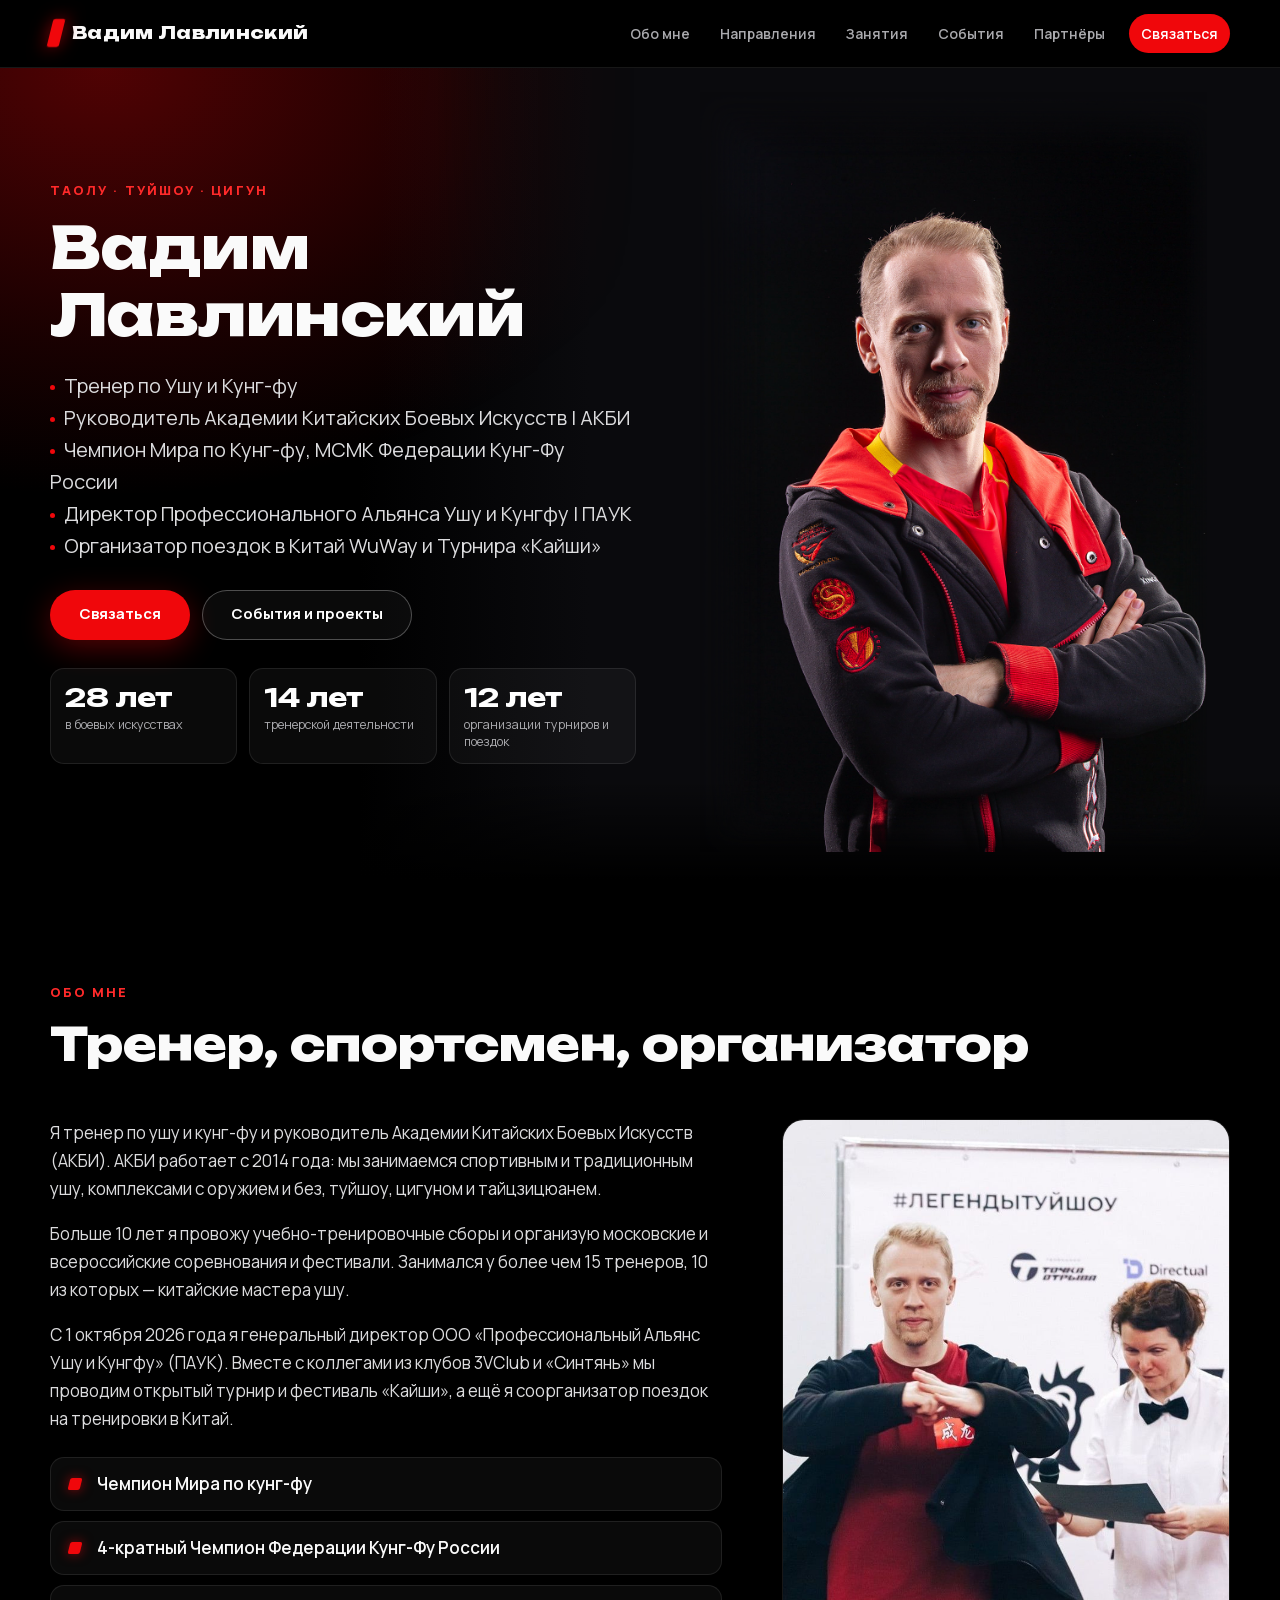
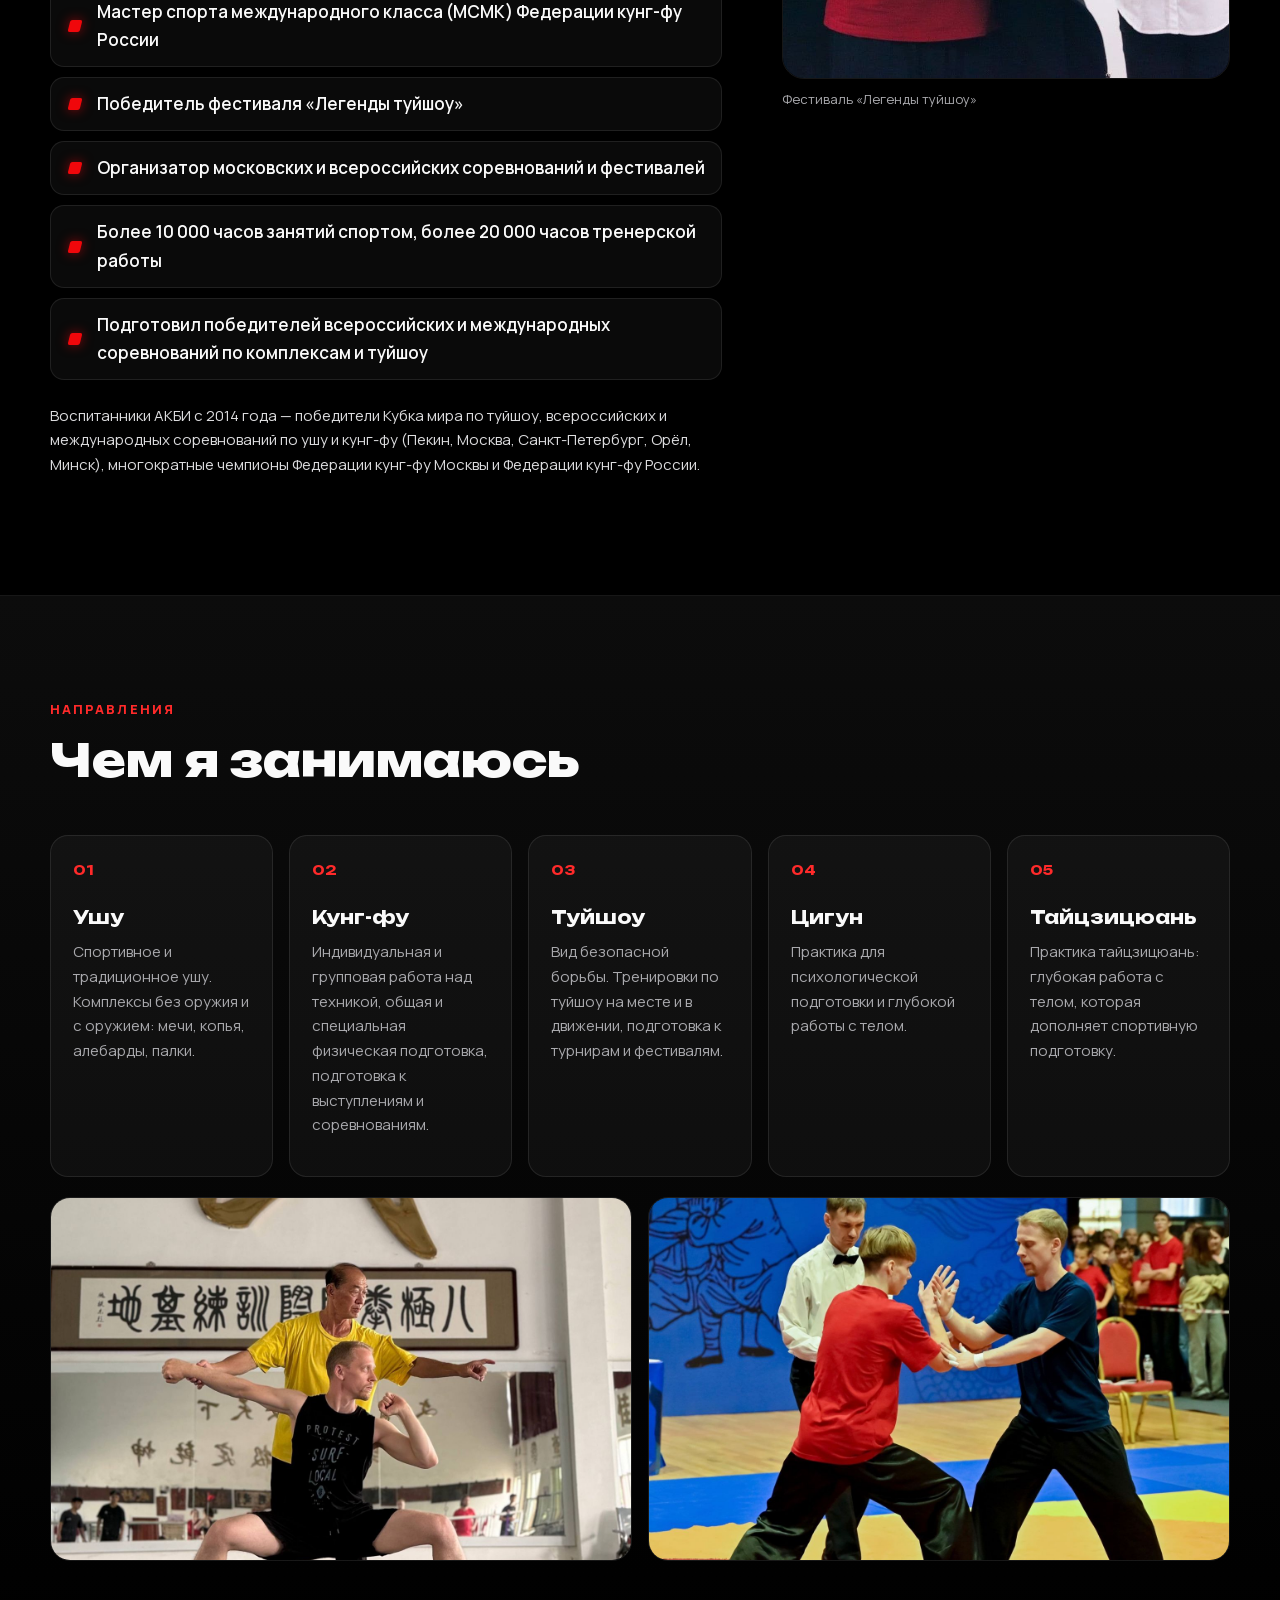
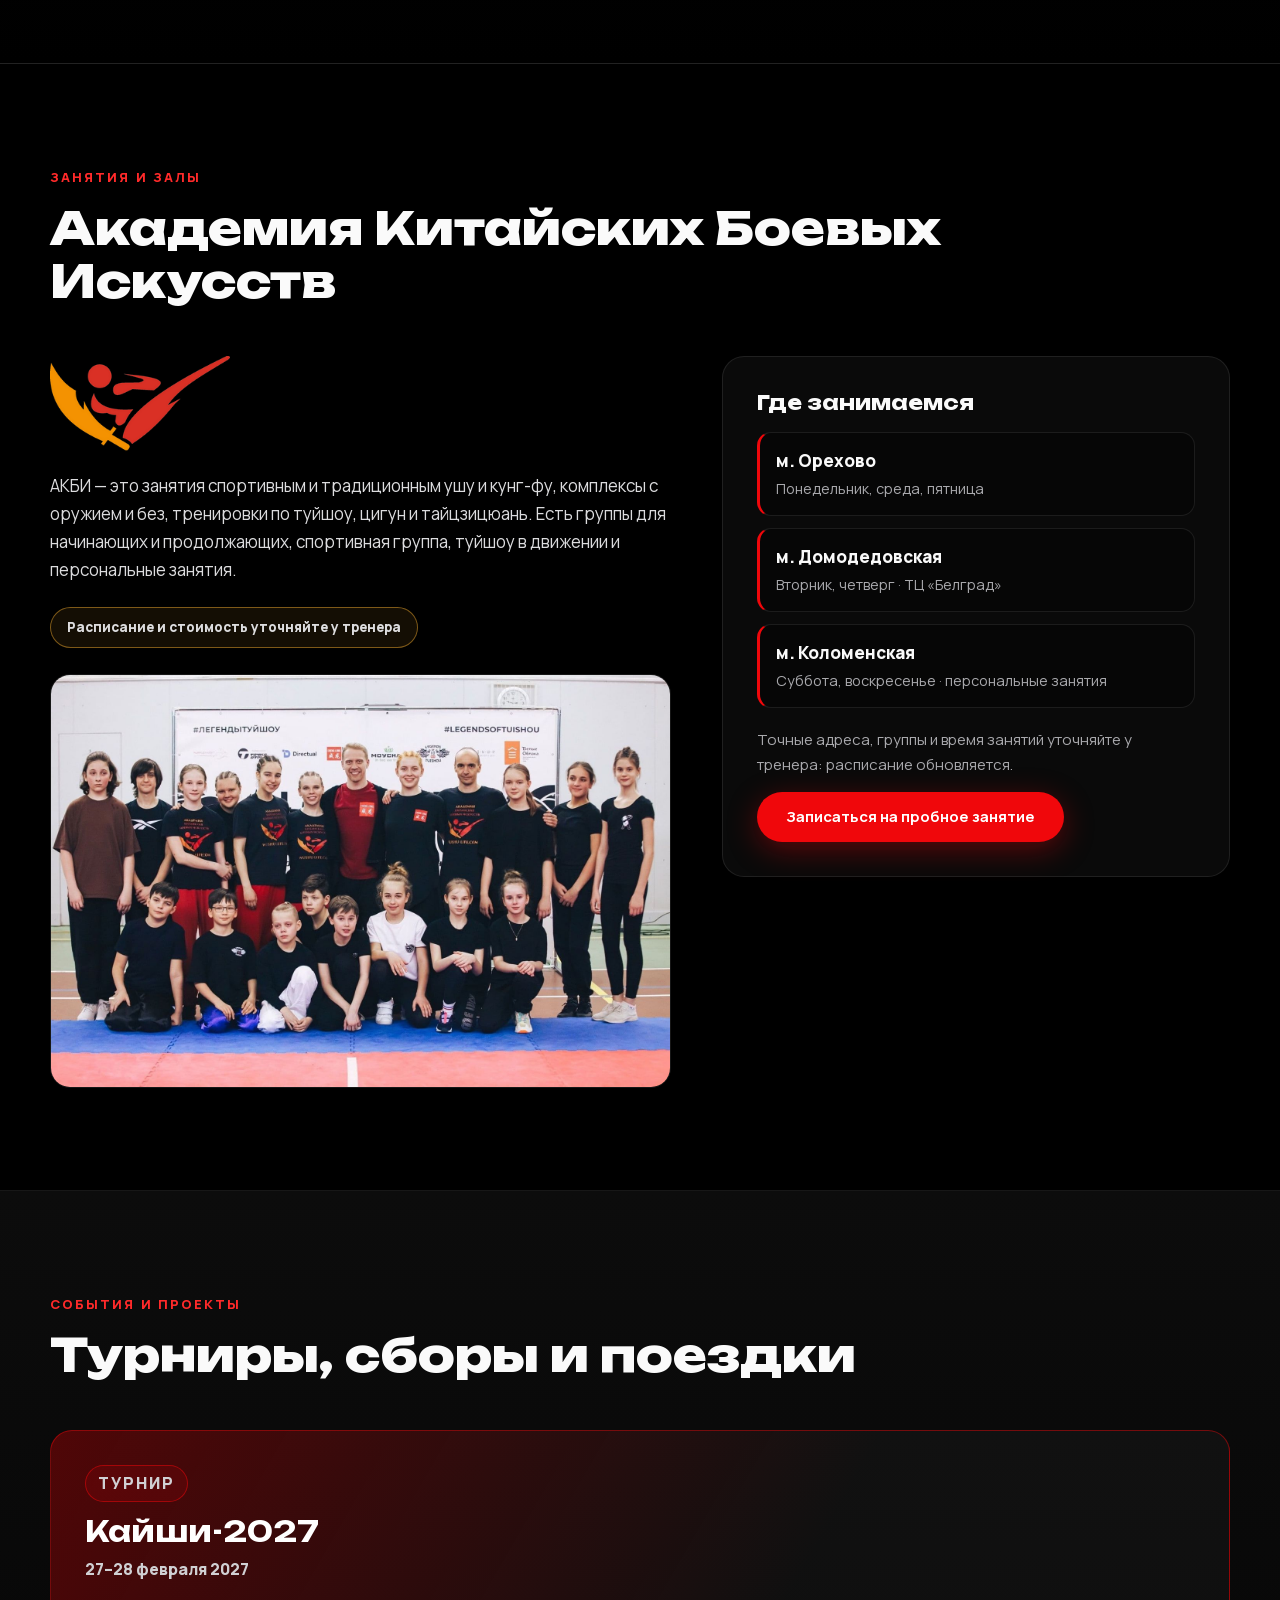
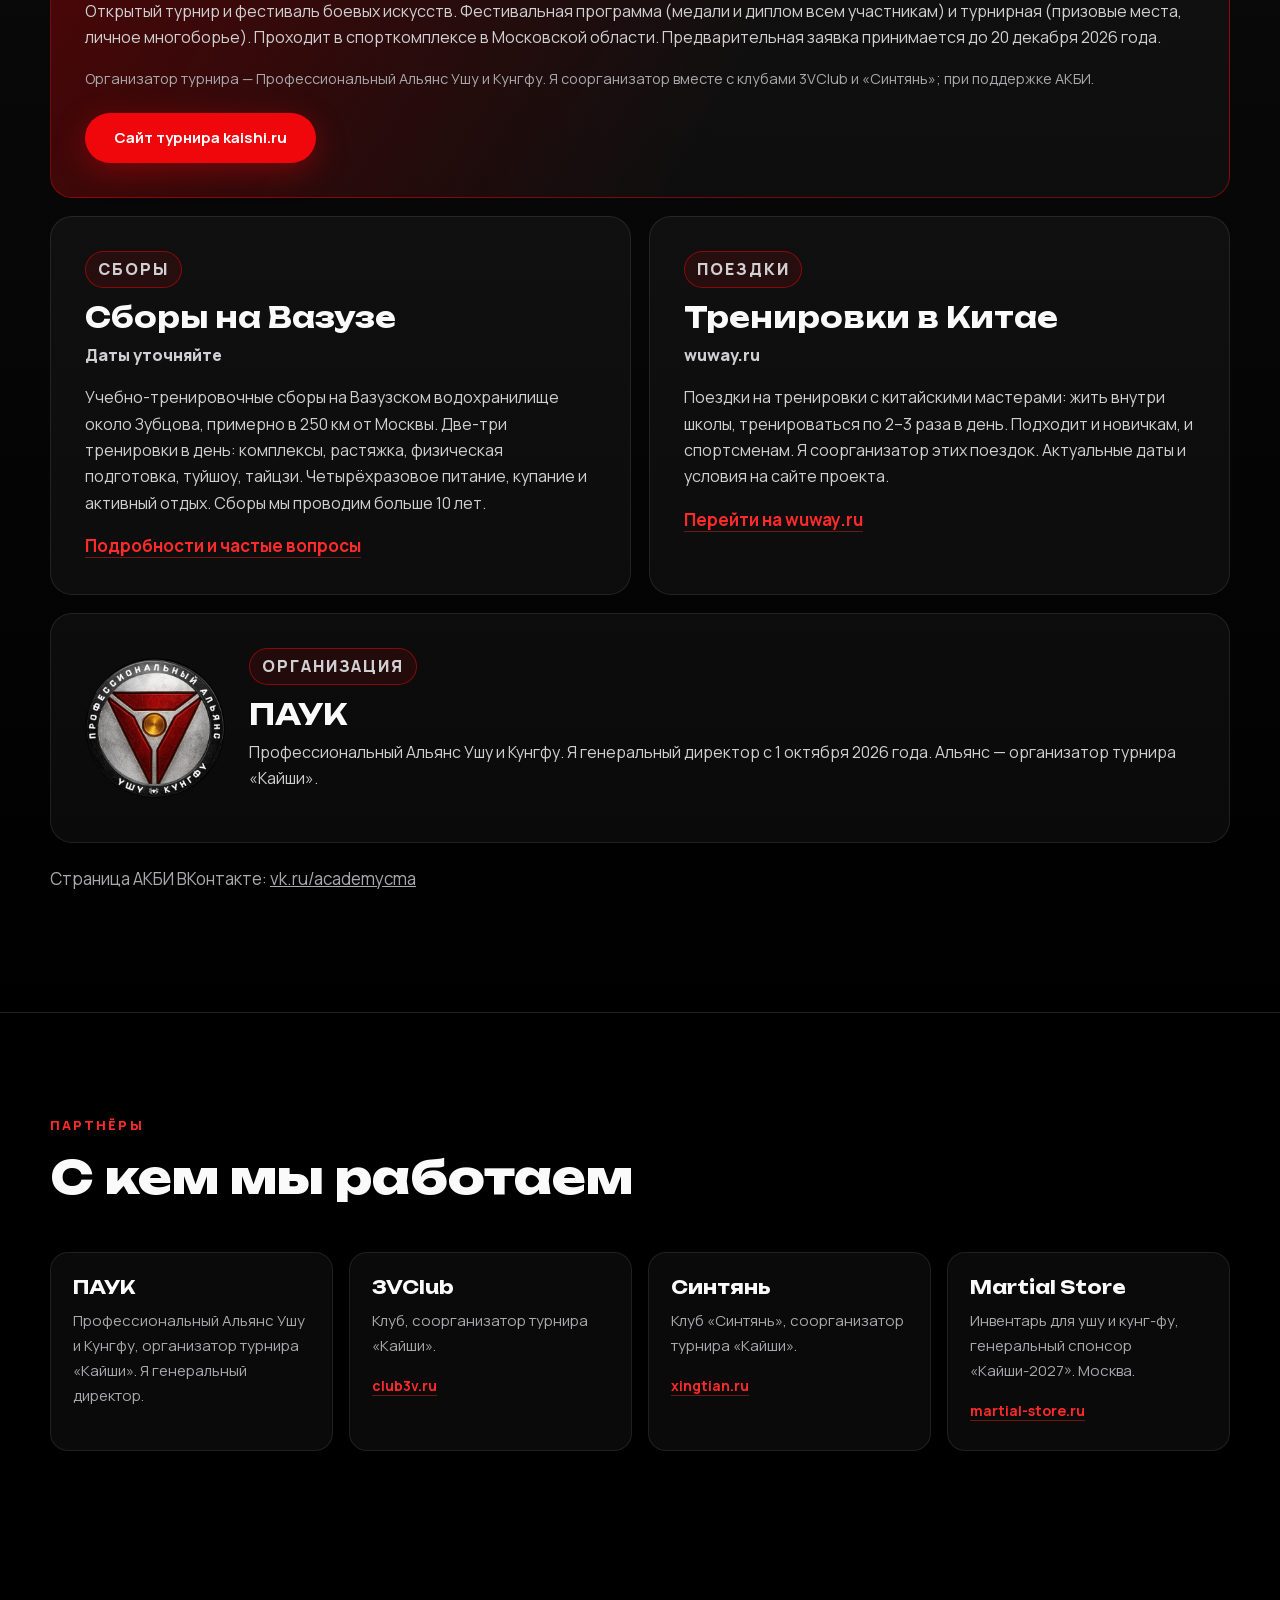
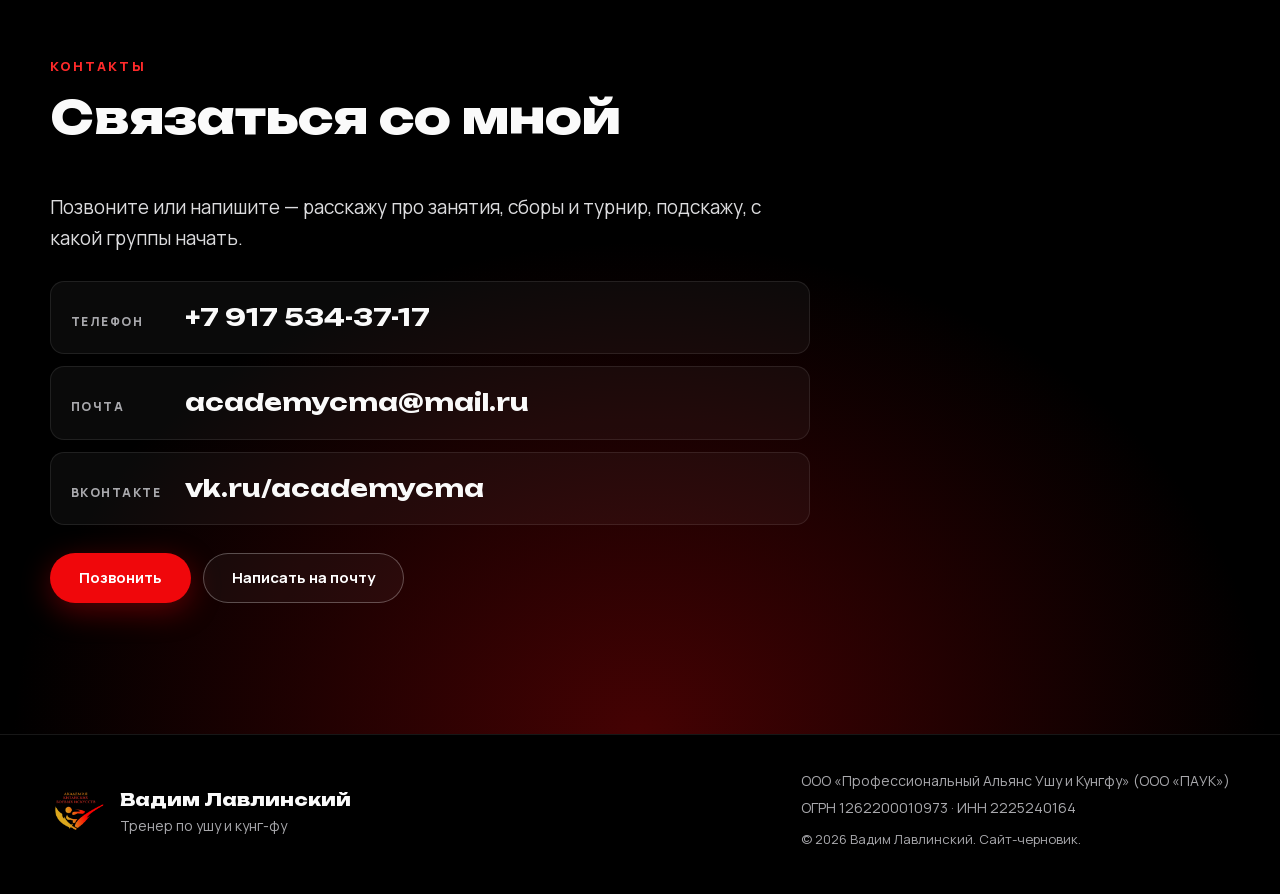
==== 1/index.html @ f78893f6 "/1: новые строки героя с красными точками (ПК и телефон), превью og-image-2e" ====
<!DOCTYPE html>
<html lang="ru">
<head>
<meta charset="utf-8">
<meta name="viewport" content="width=device-width, initial-scale=1">
<title>Вадим Лавлинский — тренер по Ушу и Кунг-фу</title>
<meta name="description" content="Чемпион Мира по Кунг-фу. Директор ПАУК, руководитель АКБИ, организатор поездок WuWay и Турнира «Кайши».">
<meta name="theme-color" content="#000000">
<link rel="canonical" href="https://vadimlava.ru/1/">

<!-- Open Graph / Twitter -->
<meta property="og:type" content="website">
<meta property="og:locale" content="ru_RU">
<meta property="og:site_name" content="Вадим Лавлинский">
<meta property="og:title" content="Тренер по Ушу и Кунг-фу">
<meta property="og:description" content="Чемпион Мира по Кунг-фу. Директор ПАУК, руководитель АКБИ, организатор поездок WuWay и Турнира «Кайши».">
<meta property="og:url" content="https://vadimlava.ru/1/">
<meta property="og:image" content="https://vadimlava.ru/images/og-image-2e.jpg">
<meta property="og:image:width" content="1200">
<meta property="og:image:height" content="630">
<meta name="twitter:card" content="summary_large_image">
<meta name="twitter:title" content="Тренер по Ушу и Кунг-фу">
<meta name="twitter:description" content="Чемпион Мира по Кунг-фу. Директор ПАУК, руководитель АКБИ, организатор поездок WuWay и Турнира «Кайши».">
<meta name="twitter:image" content="https://vadimlava.ru/images/og-image-2e.jpg">

<!-- Favicon -->
<link rel="icon" href="/favicon.ico" sizes="any">
<link rel="icon" type="image/png" sizes="32x32" href="/images/favicon-32.png">
<link rel="apple-touch-icon" href="/images/apple-touch-icon.png">

<!-- Шрифты: Unbounded (заголовки) и Manrope (текст), лицензия OFL, подключены локально -->
<link rel="preload" href="/fonts/unbounded-cyr.woff2" as="font" type="font/woff2" crossorigin>
<link rel="preload" href="/fonts/manrope-cyr.woff2" as="font" type="font/woff2" crossorigin>
<link rel="stylesheet" href="/css/style.css">
<link rel="stylesheet" href="/css/page-1.css">

<script type="application/ld+json">
{
  "@context": "https://schema.org",
  "@type": "Person",
  "name": "Вадим Лавлинский",
  "jobTitle": "Тренер по ушу и кунг-фу",
  "url": "https://vadimlava.ru/",
  "image": "https://vadimlava.ru/images/photo-portrait.jpg",
  "email": "mailto:academycma@mail.ru",
  "address": { "@type": "PostalAddress", "addressLocality": "Москва", "addressCountry": "RU" },
  "worksFor": { "@type": "Organization", "name": "Академия Китайских Боевых Искусств (АКБИ)" },
  "sameAs": ["https://vk.ru/academycma", "https://kaishi.ru", "https://wuway.ru"]
}
</script>
</head>
<body class="page-1">

<a class="skip" href="#main">К содержимому</a>

<header class="header" id="top">
  <div class="container header__inner">
    <a class="brand" href="#top" aria-label="Вадим Лавлинский — на главную">
      <span class="brand__mark" aria-hidden="true"></span>
      <span class="brand__text">Вадим Лавлинский</span>
    </a>
    <nav class="nav" id="nav" aria-label="Основное меню">
      <a href="#about">Обо мне</a>
      <a href="#directions">Направления</a>
      <a href="#classes">Занятия</a>
      <a href="#events">События</a>
      <a href="#partners">Партнёры</a>
      <a href="#contacts" class="nav__cta">Связаться</a>
    </nav>
    <button class="burger" id="burger" aria-label="Открыть меню" aria-expanded="false" aria-controls="nav">
      <span></span><span></span><span></span>
    </button>
  </div>
</header>

<main id="main">

<!-- ===================== ГЛАВНАЯ ===================== -->
<section class="hero">
  <div class="container hero__inner">
    <div class="hero__text reveal">
      <p class="eyebrow">Таолу · Туйшоу · Цигун</p>
      <h1>Вадим Лавлинский</h1>
      <p class="hero__lead hero__lead--desk"><span>Тренер по Ушу и Кунг-фу</span><br>
      <span>Руководитель Академии Китайских Боевых Искусств | АКБИ</span><br>
      <span>Чемпион Мира по Кунг-фу, МСМК Федерации Кунг-Фу России</span><br>
      <span>Директор Профессионального Альянса Ушу и Кунгфу | ПАУК</span><br>
      <span>Организатор поездок в Китай WuWay и Турнира «Кайши»</span></p>
      <p class="hero__lead hero__lead--phone"><span>Тренер по Ушу и Кунг-фу</span><span>Чемпион Мира по Кунг-фу</span><span>МСМК Федерации Кунг-Фу России</span><span>Академия Китайских Боевых Искусств</span><span>Профессиональный Альянс Ушу и Кунгфу</span><span>Поездки в Китай WuWay, Турнир «Кайши»</span></p>
      <div class="hero__actions">
        <a class="btn btn--primary" href="#contacts">Связаться</a>
        <a class="btn btn--ghost" href="#events">События и проекты</a>
      </div>
      <ul class="hero__stats">
        <li><b>28 лет</b><span>в боевых искусствах</span></li>
        <li><b>14 лет</b><span>тренерской деятельности</span></li>
        <li><b>12 лет</b><span>организации турниров и поездок</span></li>
      </ul>
    </div>
    <figure class="hero__photo hero__photo--portrait reveal">
      <img src="/images/photo-portrait.jpg" width="1200" height="1800" alt="Вадим Лавлинский — студийный портрет" fetchpriority="high">
    </figure>
  </div>
</section>

<!-- ===================== ОБО МНЕ ===================== -->
<section class="section" id="about">
  <div class="container">
    <header class="section__head reveal">
      <p class="eyebrow">Обо мне</p>
      <h2>Тренер, спортсмен, организатор</h2>
    </header>
    <div class="about reveal">
      <div class="about__text">
        <!-- ЗАГЛУШКА: формулировка «руководитель АКБИ». В брифе было «основатель» — подтвердить у Вадима и при необходимости заменить. -->
        <p>Я тренер по ушу и кунг-фу и руководитель Академии Китайских Боевых Искусств (АКБИ). АКБИ работает с 2014 года: мы занимаемся спортивным и традиционным ушу, комплексами с оружием и без, туйшоу, цигуном и тайцзицюанем.</p>
        <p>Больше 10 лет я провожу учебно-тренировочные сборы и организую московские и всероссийские соревнования и фестивали. Занимался у более чем 15 тренеров, 10 из которых — китайские мастера ушу.</p>
        <p>С 1 октября 2026 года я генеральный директор ООО «Профессиональный Альянс Ушу и Кунгфу» (ПАУК). Вместе с коллегами из клубов 3VClub и «Синтянь» мы проводим открытый турнир и фестиваль «Кайши», а ещё я соорганизатор поездок на тренировки в Китай.</p>
        <ul class="achievements">
          <li>Чемпион Мира по кунг-фу</li>
          <li>4-кратный Чемпион Федерации Кунг-Фу России</li>
          <li>Мастер спорта международного класса (МСМК) Федерации кунг-фу России</li>
          <li>Победитель фестиваля «Легенды туйшоу»</li>
          <li>Организатор московских и всероссийских соревнований и фестивалей</li>
          <li>Более 10&nbsp;000 часов занятий спортом, более 20&nbsp;000 часов тренерской работы</li>
          <li>Подготовил победителей всероссийских и международных соревнований по комплексам и туйшоу</li>
        </ul>
        <!-- ЗАГЛУШКА / ПРОВЕРИТЬ: в брифе Вадим назван «победителем Кубка мира по туйшоу». В источниках (china548.com/acma, wushu-life /vazuza)
             Кубок мира по туйшоу выиграли воспитанники АКБИ и Дарья Лавлинская, а у Вадима указан «победитель фестиваля Легенды туйшоу».
             Поэтому на странице написано про воспитанников. Если Вадим лично победитель Кубка мира, добавить пункт в список выше. -->
        <p class="note">Воспитанники АКБИ с 2014 года — победители Кубка мира по туйшоу, всероссийских и международных соревнований по ушу и кунг-фу (Пекин, Москва, Санкт-Петербург, Орёл, Минск), многократные чемпионы Федерации кунг-фу Москвы и Федерации кунг-фу России.</p>
      </div>
      <figure class="about__photo">
        <img src="/images/photo-legends-tuishou.jpg" width="1400" height="933" alt="Выступление на фестивале «Легенды туйшоу»" loading="lazy">
        <figcaption>Фестиваль «Легенды туйшоу»</figcaption>
        <!-- ЗАГЛУШКА: фото со старого сайта; подтвердить подпись и участников. -->
      </figure>
    </div>
  </div>
</section>

<!-- ===================== НАПРАВЛЕНИЯ ===================== -->
<section class="section section--alt" id="directions">
  <div class="container">
    <header class="section__head reveal">
      <p class="eyebrow">Направления</p>
      <h2>Чем я занимаюсь</h2>
    </header>
    <div class="cards cards--5">
      <article class="card reveal">
        <span class="card__num">01</span>
        <h3>Ушу</h3>
        <p>Спортивное и традиционное ушу. Комплексы без оружия и с оружием: мечи, копья, алебарды, палки.</p>
      </article>
      <article class="card reveal">
        <span class="card__num">02</span>
        <h3>Кунг-фу</h3>
        <p>Индивидуальная и групповая работа над техникой, общая и специальная физическая подготовка, подготовка к выступлениям и соревнованиям.</p>
      </article>
      <article class="card reveal">
        <span class="card__num">03</span>
        <h3>Туйшоу</h3>
        <p>Вид безопасной борьбы. Тренировки по туйшоу на месте и в движении, подготовка к турнирам и фестивалям.</p>
      </article>
      <article class="card reveal">
        <span class="card__num">04</span>
        <h3>Цигун</h3>
        <p>Практика для психологической подготовки и глубокой работы с телом.</p>
      </article>
      <article class="card reveal">
        <span class="card__num">05</span>
        <h3>Тайцзицюань</h3>
        <p>Практика тайцзицюань: глубокая работа с телом, которая дополняет спортивную подготовку.</p>
      </article>
    </div>
    <div class="gallery reveal">
      <figure><img src="/images/photo-practice.jpg" width="1400" height="1400" alt="Парная практика туйшоу в зале" loading="lazy"></figure>
      <figure><img src="/images/photo-competition.jpg" width="1400" height="1400" alt="Поединок туйшоу на соревнованиях" loading="lazy"></figure>
      <!-- ЗАГЛУШКА: фото со старого сайта wushu-life.tb.ru, подписи нейтральные. Заменить на актуальные при наличии. -->
    </div>
  </div>
</section>

<!-- ===================== ЗАНЯТИЯ И ЗАЛЫ ===================== -->
<section class="section" id="classes">
  <div class="container">
    <header class="section__head reveal">
      <p class="eyebrow">Занятия и залы</p>
      <h2>Академия Китайских Боевых Искусств</h2>
    </header>
    <div class="academy reveal">
      <div class="academy__intro">
        <img class="academy__logo" src="/images/logo-akbi.png" width="239" height="128" alt="Логотип АКБИ — Академия Китайских Боевых Искусств" loading="lazy">
        <p>АКБИ — это занятия спортивным и традиционным ушу и кунг-фу, комплексы с оружием и без, тренировки по туйшоу, цигун и тайцзицюань. Есть группы для начинающих и продолжающих, спортивная группа, туйшоу в движении и персональные занятия.</p>
        <p class="badge badge--warn">Расписание и стоимость уточняйте у тренера</p>
        <!-- ЗАГЛУШКА: актуальное расписание и цены. Старый сайт wushu-life.tb.ru содержит такие данные (дни и время групп, цены: туйшоу для взрослых 8000 ₽,
             ушу для детей и подростков 5100 ₽, персональные занятия 10000 ₽ — период оплаты на сайте не указан), но они не подтверждены, поэтому на странице их нет.
             Ориентир по времени со старого сайта: начинающие Пн, Пт 16:30–17:30; продолжающие Пн, Ср, Пт 16:30–17:30; спортивная группа Пн, Ср, Пт 17:30–20:00;
             туйшоу в движении Вт, Чт 20:00–22:00 (ТЦ «Белград»); персональные Сб, Вс 9:00–17:00 (м. Коломенская).
             На china548.com/acma указан ещё один зал: ул. Маршала Захарова, 8к1 (начинающие Пн и Пт 16:30–17:30), запись через mos.ru (id 1659847). Что из этого действует — подтвердить. -->
        <figure class="academy__photo">
          <img src="/images/photo-team.jpg" width="1600" height="1066" alt="Команда АКБИ после соревнований" loading="lazy">
          <!-- ВНИМАНИЕ: на фото дети. Перед публикацией получить подтверждение Вадима, что фото можно размещать. -->
        </figure>
      </div>
      <div class="halls">
        <h3>Где занимаемся</h3>
        <ul class="hall-list">
          <li class="hall">
            <span class="hall__metro">м. Орехово</span>
            <span class="hall__days">Понедельник, среда, пятница</span>
          </li>
          <li class="hall">
            <span class="hall__metro">м. Домодедовская</span>
            <span class="hall__days">Вторник, четверг · ТЦ «Белград»</span>
          </li>
          <li class="hall">
            <span class="hall__metro">м. Коломенская</span>
            <span class="hall__days">Суббота, воскресенье · персональные занятия</span>
          </li>
        </ul>
        <p class="note">Точные адреса, группы и время занятий уточняйте у тренера: расписание обновляется.</p>
        <!-- ЗАГЛУШКА: дни и метро взяты со старого сайта wushu-life.tb.ru, точные адреса залов не указывались. Подтвердить актуальность. -->
        <a class="btn btn--primary" href="#contacts">Записаться на пробное занятие</a>
        <!-- ЗАГЛУШКА: наличие и условия пробного занятия не подтверждены. Если пробного нет, заменить текст кнопки на «Узнать о записи». -->
      </div>
    </div>
  </div>
</section>

<!-- ===================== СОБЫТИЯ И ПРОЕКТЫ ===================== -->
<section class="section section--alt" id="events">
  <div class="container">
    <header class="section__head reveal">
      <p class="eyebrow">События и проекты</p>
      <h2>Турниры, сборы и поездки</h2>
    </header>
    <div class="events">

      <article class="event event--main reveal">
        <p class="event__tag">Турнир</p>
        <h3>Кайши-2027</h3>
        <p class="event__date">27–28 февраля 2027</p>
        <p>Открытый турнир и фестиваль боевых искусств. Фестивальная программа (медали и диплом всем участникам) и турнирная (призовые места, личное многоборье). Проходит в спорткомплексе в Московской области. Предварительная заявка принимается до 20 декабря 2026 года.</p>
        <p class="event__org">Организатор турнира — Профессиональный Альянс Ушу и Кунгфу. Я соорганизатор вместе с клубами 3VClub и «Синтянь»; при поддержке АКБИ.</p>
        <!-- ПРОВЕРИТЬ: на kaishi.ru регистрация на момент проверки «ожидалась» (не была открыта). Дата, площадка и сроки заявок по состоянию на 28.10.2026. -->
        <a class="btn btn--primary" href="https://kaishi.ru" target="_blank" rel="noopener">Сайт турнира kaishi.ru</a>
      </article>

      <article class="event reveal">
        <p class="event__tag">Сборы</p>
        <h3>Сборы на Вазузе</h3>
        <p class="event__date">Даты уточняйте</p>
        <p>Учебно-тренировочные сборы на Вазузском водохранилище около Зубцова, примерно в 250 км от Москвы. Две-три тренировки в день: комплексы, растяжка, физическая подготовка, туйшоу, тайцзи. Четырёхразовое питание, купание и активный отдых. Сборы мы проводим больше 10 лет.</p>
        <!-- ЗАГЛУШКА: даты, стоимость и условия записи на ближайшие сборы на Вазузе (в источниках дат 2026/2027 нет). Спросить у Вадима. -->
        <a class="link" href="https://wushu-life.tb.ru/vazuza" target="_blank" rel="noopener">Подробности и частые вопросы</a>
      </article>

      <article class="event reveal">
        <p class="event__tag">Поездки</p>
        <h3>Тренировки в Китае</h3>
        <p class="event__date">wuway.ru</p>
        <p>Поездки на тренировки с китайскими мастерами: жить внутри школы, тренироваться по 2–3 раза в день. Подходит и новичкам, и спортсменам. Я соорганизатор этих поездок. Актуальные даты и условия на сайте проекта.</p>
        <!-- ПРОВЕРИТЬ: на wuway.ru организаторы не названы, участие Вадима — по его словам. Даты и цены сознательно не указаны (на сайте не указан год). -->
        <a class="link" href="https://wuway.ru" target="_blank" rel="noopener">Перейти на wuway.ru</a>
      </article>

      <article class="event event--pauk reveal">
        <img src="/images/logo-pauk.png" width="400" height="400" alt="Логотип ПАУК — Профессиональный Альянс Ушу и Кунгфу" loading="lazy">
        <div>
          <p class="event__tag">Организация</p>
          <h3>ПАУК</h3>
          <p>Профессиональный Альянс Ушу и Кунгфу. Я генеральный директор с 1 октября 2026 года. Альянс — организатор турнира «Кайши».</p>
          <!-- ПРОВЕРИТЬ: описание ПАУК составлено осторожно, без данных с pawk.ru (черновик будущего сайта). Дать Вадиму утвердить формулировку. -->
        </div>
      </article>

    </div>
    <p class="events__links reveal">Страница АКБИ ВКонтакте: <a href="https://vk.ru/academycma" target="_blank" rel="noopener">vk.ru/academycma</a></p>
  </div>
</section>

<!-- ===================== ПАРТНЁРЫ ===================== -->
<section class="section" id="partners">
  <div class="container">
    <header class="section__head reveal">
      <p class="eyebrow">Партнёры</p>
      <h2>С кем мы работаем</h2>
    </header>
    <div class="cards cards--4">
      <article class="card reveal">
        <h3>ПАУК</h3>
        <p>Профессиональный Альянс Ушу и Кунгфу, организатор турнира «Кайши». Я генеральный директор.</p>
      </article>
      <article class="card reveal">
        <h3>3VClub</h3>
        <p>Клуб, соорганизатор турнира «Кайши».</p>
        <a class="link" href="https://club3v.ru" target="_blank" rel="noopener">club3v.ru</a>
      </article>
      <article class="card reveal">
        <h3>Синтянь</h3>
        <p>Клуб «Синтянь», соорганизатор турнира «Кайши».</p>
        <a class="link" href="https://xingtian.ru" target="_blank" rel="noopener">xingtian.ru</a>
      </article>
      <article class="card reveal">
        <h3>Martial Store</h3>
        <p>Инвентарь для ушу и кунг-фу, генеральный спонсор «Кайши-2027». Москва.</p>
        <a class="link" href="https://martial-store.ru" target="_blank" rel="noopener">martial-store.ru</a>
      </article>
    </div>
    <!-- ПРОВЕРИТЬ: на ссылки на club3v.ru и xingtian.ru нужно согласие партнёров и подтверждение формулировок. Логотипы партнёров намеренно не использованы. -->
  </div>
</section>

<!-- ===================== КОНТАКТЫ ===================== -->
<section class="section section--contact" id="contacts">
  <div class="container">
    <header class="section__head reveal">
      <p class="eyebrow">Контакты</p>
      <h2>Связаться со мной</h2>
    </header>
    <div class="contacts reveal">
      <p class="contacts__lead">Позвоните или напишите — расскажу про занятия, сборы и турнир, подскажу, с какой группы начать.</p>
      <!-- ПРОВЕРИТЬ: телефон и почта взяты со старого сайта wushu-life.tb.ru (там записаны как +7 (917) 53-43-717). Подтвердить у Вадима, что их можно публиковать. -->
      <ul class="contact-list">
        <li>
          <span class="contact-list__label">Телефон</span>
          <a href="tel:+79175343717">+7 917 534-37-17</a>
        </li>
        <li>
          <span class="contact-list__label">Почта</span>
          <a href="mailto:academycma@mail.ru">academycma@mail.ru</a>
        </li>
        <li>
          <span class="contact-list__label">ВКонтакте</span>
          <a href="https://vk.ru/academycma" target="_blank" rel="noopener">vk.ru/academycma</a>
        </li>
      </ul>
      <div class="hero__actions">
        <a class="btn btn--primary" href="tel:+79175343717">Позвонить</a>
        <a class="btn btn--ghost" href="mailto:academycma@mail.ru">Написать на почту</a>
      </div>
      <!-- ЗАГЛУШКА: мессенджеры (Telegram / WhatsApp) для записи — ссылок в источниках нет. Telegram-канал будет добавлен после запуска. -->
    </div>
  </div>
</section>

</main>

<footer class="footer">
  <div class="container footer__inner">
    <div class="footer__brand">
      <img src="/images/logo-akbi-round.png" width="64" height="64" alt="" loading="lazy">
      <div>
        <p class="footer__name">Вадим Лавлинский</p>
        <p class="footer__sub">Тренер по ушу и кунг-фу</p>
      </div>
    </div>
    <div class="footer__legal">
      <p>ООО «Профессиональный Альянс Ушу и Кунгфу» (ООО «ПАУК»)</p>
      <p>ОГРН 1262200010973 · ИНН 2225240164</p>
      <!-- Реквизиты по данным ЕГРЮЛ (через checko.ru, 28.10.2026). Юр. адрес на сайте не указан по решению заказчика; ИП не указан. -->
      <p class="footer__copy">© 2026 Вадим Лавлинский. Сайт-черновик.</p>
      <!-- ЗАГЛУШКА: политика конфиденциальности (ссылка на страницу) нужна, когда появится форма записи или сбор данных. На старом сайте есть /privacy-policy. -->
    </div>
  </div>
</footer>

<script src="/js/main.js"></script>
</body>
</html>
---- css/style.css ----
/* Вадим Лава — стиль: чёрный фон, красный акцент, Unbounded + Manrope
   (по мотивам визуала Martial Store и ПАУК) */

@font-face{font-family:"Unbounded";font-style:normal;font-weight:200 900;font-display:swap;
  src:url(../fonts/unbounded-cyr.woff2) format("woff2");
  unicode-range:U+0301,U+0400-045F,U+0490-0491,U+04B0-04B1,U+2116}
@font-face{font-family:"Unbounded";font-style:normal;font-weight:200 900;font-display:swap;
  src:url(../fonts/unbounded-lat.woff2) format("woff2");
  unicode-range:U+0000-00FF,U+0131,U+0152-0153,U+02BB-02BC,U+02C6,U+02DA,U+02DC,U+2000-206F,U+20AC,U+2122,U+2191,U+2193,U+2212,U+2215,U+FEFF,U+FFFD}
@font-face{font-family:"Manrope";font-style:normal;font-weight:200 800;font-display:swap;
  src:url(../fonts/manrope-cyr.woff2) format("woff2");
  unicode-range:U+0301,U+0400-045F,U+0490-0491,U+04B0-04B1,U+2116}
@font-face{font-family:"Manrope";font-style:normal;font-weight:200 800;font-display:swap;
  src:url(../fonts/manrope-lat.woff2) format("woff2");
  unicode-range:U+0000-00FF,U+0131,U+0152-0153,U+02BB-02BC,U+02C6,U+02DA,U+02DC,U+2000-206F,U+20AC,U+2122,U+2191,U+2193,U+2212,U+2215,U+FEFF,U+FFFD}

:root{
  --bg:#000;
  --bg-2:#0c0c0c;
  --card:rgba(255,255,255,.04);
  --border:rgba(255,255,255,.09);
  --text:#fafafa;
  --muted:#a9a9ad;
  --red:#f0070b;
  --red-2:#ff2a2a;
  --red-dark:#8a0406;
  --radius:18px;
  --font-display:"Unbounded","Arial Black",Arial,sans-serif;
  --font-text:"Manrope",system-ui,-apple-system,"Segoe UI",Roboto,Arial,sans-serif;
  --header-h:68px;
}

*,*::before,*::after{box-sizing:border-box}
html{scroll-behavior:smooth;scroll-padding-top:calc(var(--header-h) + 8px);-webkit-text-size-adjust:100%}
body{margin:0;background:var(--bg);color:var(--text);font-family:var(--font-text);font-size:17px;line-height:1.65;
  background-image:radial-gradient(ellipse 80% 40% at 50% 0,rgba(138,4,6,.45),transparent 70%);background-repeat:no-repeat}
img{max-width:100%;height:auto;display:block}
a{color:inherit}
h1,h2,h3{font-family:var(--font-display);font-weight:700;line-height:1.15;margin:0}
p{margin:0 0 1em}
ul{margin:0;padding:0;list-style:none}
.container{width:min(1180px,100% - 40px);margin-inline:auto}
.skip{position:absolute;left:-999px;top:8px;background:var(--red);color:#fff;padding:8px 14px;border-radius:8px;z-index:200}
.skip:focus{left:8px}

/* ---------- Шапка ---------- */
.header{position:sticky;top:0;z-index:100;height:var(--header-h);background:rgba(0,0,0,.78);
  backdrop-filter:blur(14px);-webkit-backdrop-filter:blur(14px);border-bottom:1px solid var(--border)}
.header__inner{height:100%;display:flex;align-items:center;justify-content:space-between;gap:20px}
.brand{display:flex;align-items:center;gap:10px;text-decoration:none}
.brand__mark{width:12px;height:28px;background:var(--red);transform:skewX(-14deg);border-radius:2px;box-shadow:0 0 18px rgba(240,7,11,.6)}
.brand__text{font-family:var(--font-display);font-weight:800;font-size:17px;letter-spacing:.02em}
.nav{display:flex;align-items:center;gap:6px}
.nav a{text-decoration:none;font-size:14px;font-weight:600;color:var(--muted);padding:8px 12px;border-radius:999px;transition:.2s}
.nav a:hover,.nav a.is-active{color:#fff;background:rgba(255,255,255,.07)}
.nav .nav__cta{background:var(--red);color:#fff;margin-left:6px}
.nav .nav__cta:hover{background:var(--red-2)}
.burger{display:none;width:44px;height:44px;border:1px solid var(--border);border-radius:12px;background:transparent;cursor:pointer;
  flex-direction:column;align-items:center;justify-content:center;gap:5px;padding:0}
.burger span{display:block;width:20px;height:2px;background:#fff;border-radius:2px;transition:.25s}
.burger[aria-expanded="true"] span:nth-child(1){transform:translateY(7px) rotate(45deg)}
.burger[aria-expanded="true"] span:nth-child(2){opacity:0}
.burger[aria-expanded="true"] span:nth-child(3){transform:translateY(-7px) rotate(-45deg)}

/* ---------- Кнопки ---------- */
.btn{display:inline-flex;align-items:center;justify-content:center;min-height:50px;padding:0 28px;border-radius:999px;
  font-weight:700;font-size:15px;text-decoration:none;border:1px solid transparent;transition:.2s;cursor:pointer;text-align:center}
.btn--primary{background:var(--red);color:#fff;box-shadow:0 8px 30px rgba(240,7,11,.35)}
.btn--primary:hover{background:var(--red-2);transform:translateY(-2px)}
.btn--ghost{border-color:rgba(255,255,255,.28);color:#fff;background:rgba(255,255,255,.04)}
.btn--ghost:hover{background:rgba(255,255,255,.12)}
.link{color:var(--red-2);font-weight:700;text-decoration:none;border-bottom:1px solid rgba(255,42,42,.4)}
.link:hover{border-color:var(--red-2)}

/* ---------- Герой ---------- */
.hero{padding:clamp(40px,7vw,90px) 0 clamp(40px,6vw,80px)}
.hero__inner{display:grid;grid-template-columns:1.05fr .95fr;gap:clamp(24px,5vw,64px);align-items:center}
.eyebrow{font-size:13px;font-weight:800;letter-spacing:.16em;text-transform:uppercase;color:var(--red-2);margin-bottom:14px}
.hero h1{font-size:clamp(40px,7.2vw,84px);font-weight:800;margin-bottom:22px;letter-spacing:-.01em}
.hero__lead{font-size:clamp(17px,2vw,20px);color:#dcdcde;max-width:36em;line-height:1.6}
.hero__actions{display:flex;flex-wrap:wrap;gap:12px;margin:28px 0}
.hero__stats{display:grid;grid-template-columns:repeat(3,1fr);gap:12px;margin-top:8px}
.hero__stats li{background:var(--card);border:1px solid var(--border);border-radius:14px;padding:14px 14px 12px}
.hero__stats b{display:block;font-family:var(--font-display);font-size:clamp(18px,2.4vw,26px);color:#fff;line-height:1.1}
.hero__stats span{display:block;font-size:12.5px;color:var(--muted);margin-top:6px;line-height:1.35}
.hero__photo{margin:0;position:relative;border-radius:26px;overflow:hidden;border:1px solid var(--border);
  box-shadow:0 0 0 1px rgba(240,7,11,.25),0 30px 80px rgba(138,4,6,.55)}
.hero__photo img{width:100%;aspect-ratio:4/5;object-fit:cover;object-position:35% 50%}
.hero__photo::after{content:"";position:absolute;inset:0;background:linear-gradient(180deg,transparent 55%,rgba(0,0,0,.55))}

/* ---------- Секции ---------- */
.section{padding:clamp(56px,8vw,110px) 0}
.section--alt{background:linear-gradient(180deg,var(--bg-2),#000);border-top:1px solid var(--border);border-bottom:1px solid var(--border)}
.section__head{margin-bottom:clamp(28px,4vw,48px)}
.section__head h2{font-size:clamp(26px,4.2vw,46px);font-weight:800}

/* ---------- Обо мне ---------- */
.about{display:grid;grid-template-columns:1.2fr .8fr;gap:clamp(24px,5vw,60px);align-items:start}
.about__text p{color:#dcdcde}
.achievements{margin:24px 0;display:grid;gap:10px}
.achievements li{position:relative;padding:12px 16px 12px 46px;background:var(--card);border:1px solid var(--border);border-radius:14px;font-weight:600}
.achievements li::before{content:"";position:absolute;left:18px;top:50%;width:12px;height:12px;margin-top:-6px;background:var(--red);
  transform:skewX(-14deg);border-radius:2px;box-shadow:0 0 12px rgba(240,7,11,.6)}
.note{font-size:15px;color:var(--muted)}
.about__photo{margin:0;position:sticky;top:calc(var(--header-h) + 20px)}
.about__photo img{border-radius:22px;border:1px solid var(--border);width:100%;aspect-ratio:4/5;object-fit:cover;object-position:60% 50%}
.about__photo figcaption{margin-top:10px;font-size:13px;color:var(--muted)}

/* ---------- Карточки ---------- */
.cards{display:grid;gap:16px}
.cards--5{grid-template-columns:repeat(5,1fr)}
.cards--4{grid-template-columns:repeat(4,1fr)}
.card{position:relative;background:var(--card);border:1px solid var(--border);border-radius:var(--radius);padding:24px 22px 26px;transition:.25s;overflow:hidden}
.card::after{content:"";position:absolute;inset:auto -30% -60% auto;width:70%;aspect-ratio:1;background:radial-gradient(circle,rgba(240,7,11,.28),transparent 65%);opacity:0;transition:.3s}
.card:hover{border-color:rgba(240,7,11,.55);transform:translateY(-4px)}
.card:hover::after{opacity:1}
.card__num{display:block;font-family:var(--font-display);font-size:13px;color:var(--red-2);margin-bottom:26px;font-weight:700}
.card h3{font-size:18px;margin-bottom:12px}
.card p{font-size:15px;color:var(--muted);margin-bottom:12px}
.card .link{font-size:14px;position:relative;z-index:1}

/* ---------- Академия ---------- */
.academy{display:grid;grid-template-columns:1.1fr .9fr;gap:clamp(24px,4vw,56px);align-items:start}
.academy__logo{width:180px;margin-bottom:20px}
.academy__intro p{color:#dcdcde}
.badge{display:inline-block;font-size:13.5px;font-weight:800;padding:8px 16px;border-radius:999px;margin:6px 0 18px}
.badge--warn{color:#ffb432;border:1px solid rgba(255,180,50,.45);background:rgba(255,180,50,.08)}
.academy__photo{margin:8px 0 0}
.academy__photo img{border-radius:20px;border:1px solid var(--border);width:100%}
.halls{background:var(--card);border:1px solid var(--border);border-radius:22px;padding:clamp(22px,3vw,34px)}
.halls h3{font-size:20px;margin-bottom:18px}
.hall-list{display:grid;gap:12px;margin-bottom:20px}
.hall{display:flex;flex-direction:column;gap:2px;padding:14px 16px;border-radius:14px;background:rgba(0,0,0,.4);border:1px solid var(--border);border-left:3px solid var(--red)}
.hall__metro{font-weight:800;font-size:17px}
.hall__days{font-size:14.5px;color:var(--muted)}

/* ---------- События ---------- */
.events{display:grid;grid-template-columns:repeat(2,1fr);gap:18px}
.event{background:var(--card);border:1px solid var(--border);border-radius:22px;padding:clamp(22px,3vw,34px)}
.event--main{grid-column:1/-1;background:linear-gradient(120deg,rgba(138,4,6,.55),rgba(255,255,255,.03) 60%);border-color:rgba(240,7,11,.45)}
.event--main h3{font-size:clamp(30px,5vw,56px);color:#fff}
.event h3{font-size:clamp(22px,2.6vw,28px);margin-bottom:8px}
.event__tag{display:inline-block;font-size:12px;font-weight:800;letter-spacing:.12em;text-transform:uppercase;color:var(--red-2);
  border:1px solid rgba(240,7,11,.5);background:rgba(240,7,11,.1);padding:4px 12px;border-radius:999px;margin-bottom:14px}
.event__date{font-weight:800;color:#fff;font-size:17px}
.event p{color:#d0d0d3;font-size:16px}
.event__org{font-size:14.5px!important;color:var(--muted)!important}
.event--main .btn{margin-top:8px}
.event--pauk{grid-column:1/-1;display:grid;grid-template-columns:140px 1fr;gap:24px;align-items:center}
.event--pauk img{width:140px;border-radius:50%}
.events__links{margin-top:22px;color:var(--muted)}

/* ---------- Контакты ---------- */
.section--contact{background:radial-gradient(ellipse 70% 90% at 50% 100%,rgba(138,4,6,.5),transparent 70%)}
.contacts{max-width:760px}
.contacts__lead{font-size:19px;color:#dcdcde}
.contact-list{display:grid;gap:12px;margin:26px 0 8px}
.contact-list li{display:flex;flex-wrap:wrap;gap:6px 18px;align-items:baseline;padding:16px 20px;background:var(--card);border:1px solid var(--border);border-radius:14px}
.contact-list__label{min-width:96px;font-size:12px;font-weight:800;letter-spacing:.12em;text-transform:uppercase;color:var(--muted)}
.contact-list a{font-family:var(--font-display);font-weight:700;font-size:clamp(17px,2.4vw,24px);text-decoration:none;word-break:break-word}
.contact-list a:hover{color:var(--red-2)}

/* ---------- Подвал ---------- */
.footer{border-top:1px solid var(--border);padding:34px 0 40px;background:#000}
.footer__inner{display:flex;flex-wrap:wrap;justify-content:space-between;gap:24px}
.footer__brand{display:flex;align-items:center;gap:14px}
.footer__brand img{width:56px;height:56px;border-radius:50%}
.footer__name{font-family:var(--font-display);font-weight:800;margin:0}
.footer__sub{margin:0;color:var(--muted);font-size:14px}
.footer__legal{font-size:14px;color:var(--muted);max-width:520px}
.footer__legal p{margin:0 0 4px}
.footer__copy{margin-top:10px!important;font-size:13px}

/* ---------- Появление ---------- */
.js .reveal{opacity:0;transform:translateY(22px);transition:opacity .6s ease,transform .6s ease}
.js .reveal.is-visible{opacity:1;transform:none}
.is-static .reveal{transition:none!important}
@media (prefers-reduced-motion:reduce){
  html{scroll-behavior:auto}
  .js .reveal{opacity:1;transform:none;transition:none}
  .card,.btn{transition:none}
}

/* ---------- Адаптив ---------- */
@media (max-width:1100px){
  .cards--5{grid-template-columns:repeat(3,1fr)}
  .cards--4{grid-template-columns:repeat(2,1fr)}
}
@media (max-width:900px){
  .burger{display:flex}
  .nav{position:fixed;top:var(--header-h);left:0;right:0;flex-direction:column;align-items:stretch;gap:4px;padding:14px 20px 22px;
    background:rgba(0,0,0,.96);border-bottom:1px solid var(--border);transform:translateY(-12px);opacity:0;visibility:hidden;transition:.25s}
  .nav.is-open{transform:none;opacity:1;visibility:visible}
  .nav a{font-size:17px;padding:14px 16px}
  .nav .nav__cta{margin:8px 0 0;text-align:center}
  .hero__inner,.about,.academy{grid-template-columns:1fr}
  .hero__photo img{aspect-ratio:16/11}
  .about__photo{position:static;order:-1}
  .about__photo img{aspect-ratio:16/11}
}
@media (max-width:640px){
  body{font-size:16px}
  .container{width:min(1180px,100% - 32px)}
  .cards--5,.cards--4,.events{grid-template-columns:1fr}
  .hero__stats{grid-template-columns:1fr 1fr 1fr;gap:8px}
  .hero__stats li{padding:12px 10px}
  .hero__stats span{font-size:11.5px}
  .hero__actions .btn{flex:1 1 100%}
  .event--pauk{grid-template-columns:1fr;text-align:left}
  .event--pauk img{width:110px}
  .contact-list__label{min-width:100%}
  .btn{width:100%}
  .footer__inner{flex-direction:column}
}

/* ---------- Галерея ---------- */
.gallery{display:grid;grid-template-columns:1fr 1fr;gap:16px;margin-top:20px}
.gallery figure{margin:0}
.gallery img{width:100%;aspect-ratio:16/10;object-fit:cover;object-position:50% 40%;border-radius:20px;border:1px solid var(--border)}
@media (max-width:640px){.gallery{grid-template-columns:1fr}}
---- css/page-1.css ----
/* Стили только для /1/. Скопированы с page-2.css и не подключаются на /2/.
   Портрет на десктопе растворяется в собственном студийном чёрном (#0a0a0d). */

.page-1 {
  --photo-bg: #0a0a0d;
  background-image: none;
}

/* Красное свечение остаётся на текстовой стороне и гаснет до фото. */
.page-1 .hero {
  position: relative;
  isolation: isolate;
  background-color: var(--photo-bg);
  background-image: linear-gradient(90deg, #000 0%, #000 28%, var(--photo-bg) 46%, var(--photo-bg) 100%);
}

.page-1 .hero::before {
  content: "";
  position: absolute;
  inset: 0;
  z-index: 0;
  pointer-events: none;
  background: radial-gradient(ellipse 78% 85% at 8% 0%, rgba(138, 4, 6, .58), rgba(138, 4, 6, .18) 40%, transparent 62%);
  -webkit-mask-image: linear-gradient(90deg, #fff 0%, #fff 34%, transparent 50%);
  mask-image: linear-gradient(90deg, #fff 0%, #fff 34%, transparent 50%);
}

.page-1 .hero__inner {
  position: relative;
  z-index: 1;
}

/* Длинная фамилия: две строки, слово не рвётся, размер чуть меньше. */
.page-1 .hero h1 {
  font-size: clamp(34px, 4.5vw, 62px);
  overflow-wrap: normal;
  word-break: keep-all;
  hyphens: manual;
}

@media (max-width: 900px) {
  .page-1 .hero h1 {
    font-size: clamp(28px, 8vw, 36px);
  }
}

.page-1 .hero__photo--portrait::after {
  content: none;
}

/* Десктоп: вертикальный портрет без рамки, тени и обводки. */
@media (min-width: 901px) {
  .page-1 .hero {
    padding: 24px 0 28px;
  }

  /* Низ героя возвращается к чёрному страницы, без шва под фото. */
  .page-1 .hero::after {
    content: "";
    position: absolute;
    left: 0;
    right: 0;
    bottom: 0;
    height: 100px;
    z-index: 0;
    pointer-events: none;
    background: linear-gradient(180deg, transparent, #000);
  }

  .page-1 .hero__photo--portrait {
    justify-self: end;
    border: none;
    border-radius: 0;
    box-shadow: none;
    overflow: visible;
    background: none;
  }

  .page-1 .hero__photo--portrait img {
    width: min(100%, calc((100vh - var(--header-h) - 72px) * 2 / 3));
    height: auto;
    aspect-ratio: 2 / 3;
    object-fit: contain;
    object-position: center;
    /* Маска непрозрачна на фигуре и гаснет только по пустому студийному краю. */
    -webkit-mask-image: url(/images/portrait-fade-mask.png);
    mask-image: url(/images/portrait-fade-mask.png);
    -webkit-mask-size: 100% 100%;
    mask-size: 100% 100%;
    -webkit-mask-repeat: no-repeat;
    mask-repeat: no-repeat;
    mask-mode: alpha;
  }
}

.page-1 .hero__lead--phone { display: none; }

/* Мобильный герой: портрет без рамки, на студийном чёрном, края как у блока «Обо мне» на /2. */
@media (max-width: 900px) {
  .page-1 {
    background-color: #000;
    background-image: none;
  }

  .page-1 .hero {
    /* Низ героя — тот же чистый чёрный, что у следующей секции. Красное свечение только сверху. */
    background-color: #000;
    background-image: radial-gradient(ellipse 140% 42% at 50% 0%, rgba(138, 4, 6, .55), rgba(138, 4, 6, .16) 38%, transparent 62%);
    padding-bottom: 0;
  }

  .page-1 .hero::before {
    content: none;
  }

  .page-1 .hero__lead--desk { display: none; }
  .page-1 .hero__lead--phone {
    display: flex;
    flex-direction: column;
    align-items: flex-start;
    gap: 1px;
    max-width: none;
    font-size: clamp(12.5px, 3.85vw, 15.5px);
    line-height: 1.35;
  }
  .page-1 .hero__lead--phone span {
    display: block;
    white-space: nowrap;
  }

  .page-1 .hero__photo--portrait {
    justify-self: center;
    width: min(440px, 86%);
    margin: 12px auto 0;
    border: none;
    border-radius: 0;
    box-shadow: none;
    overflow: visible;
    background: none;
  }

  .page-1 .hero__photo--portrait img {
    width: 100%;
    aspect-ratio: 2 / 3;
    object-fit: cover;
    object-position: center center;
    -webkit-mask-image: url(/images/portrait-fade-mask-hero-mobile.png);
    mask-image: url(/images/portrait-fade-mask-hero-mobile.png);
    -webkit-mask-size: 100% 100%;
    mask-size: 100% 100%;
    -webkit-mask-repeat: no-repeat;
    mask-repeat: no-repeat;
    mask-mode: alpha;
  }
}

/* Второй портрет в «Обо мне»: без рамки, края в чёрный фон секции. */
.page-1 .portrait-blend {
  margin: clamp(48px, 7vw, 88px) auto 0;
  width: min(440px, 86%);
  background: none;
}

.page-1 .portrait-blend img {
  width: 100%;
  height: auto;
  aspect-ratio: 2 / 3;
  object-fit: cover;
  border: none;
  border-radius: 0;
  box-shadow: none;
  -webkit-mask-image: url(/images/portrait-fade-mask.png);
  mask-image: url(/images/portrait-fade-mask.png);
  -webkit-mask-size: 100% 100%;
  mask-size: 100% 100%;
  -webkit-mask-repeat: no-repeat;
  mask-repeat: no-repeat;
  mask-mode: alpha;
}

/* Мобильный «Обо мне»: верх и бока мягко гаснут в чёрный. Десктоп остаётся на маске выше. */
@media (max-width: 900px) {
  .page-1 .portrait-blend img {
    -webkit-mask-image: url(/images/portrait-fade-mask-mobile.png);
    mask-image: url(/images/portrait-fade-mask-mobile.png);
  }
}

/* Точки перед строками героя — и на компьютере, и на телефоне. */
.page-1 .hero__lead span::before {
  content: "";
  display: inline-block;
  width: 5px;
  height: 5px;
  margin-right: 0.45em;
  border-radius: 50%;
  background: var(--red);
  vertical-align: 0.12em;
}
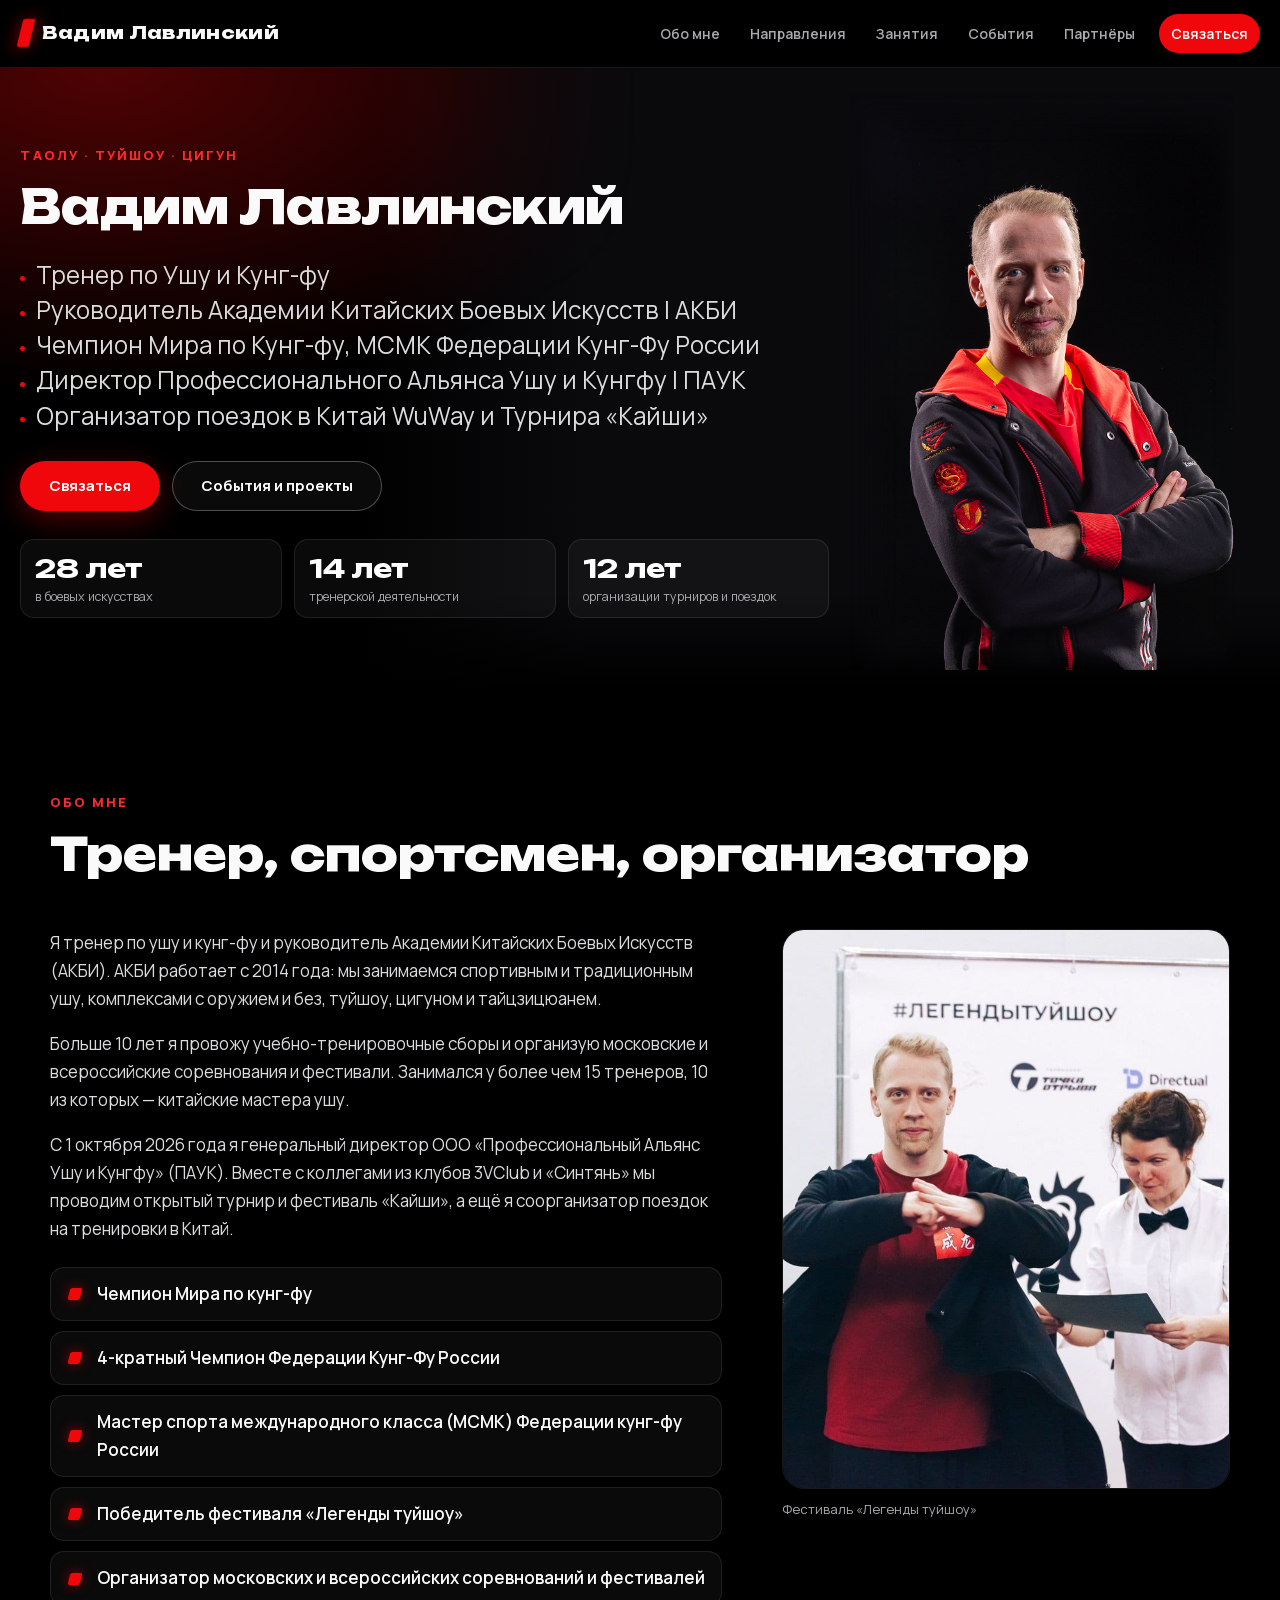
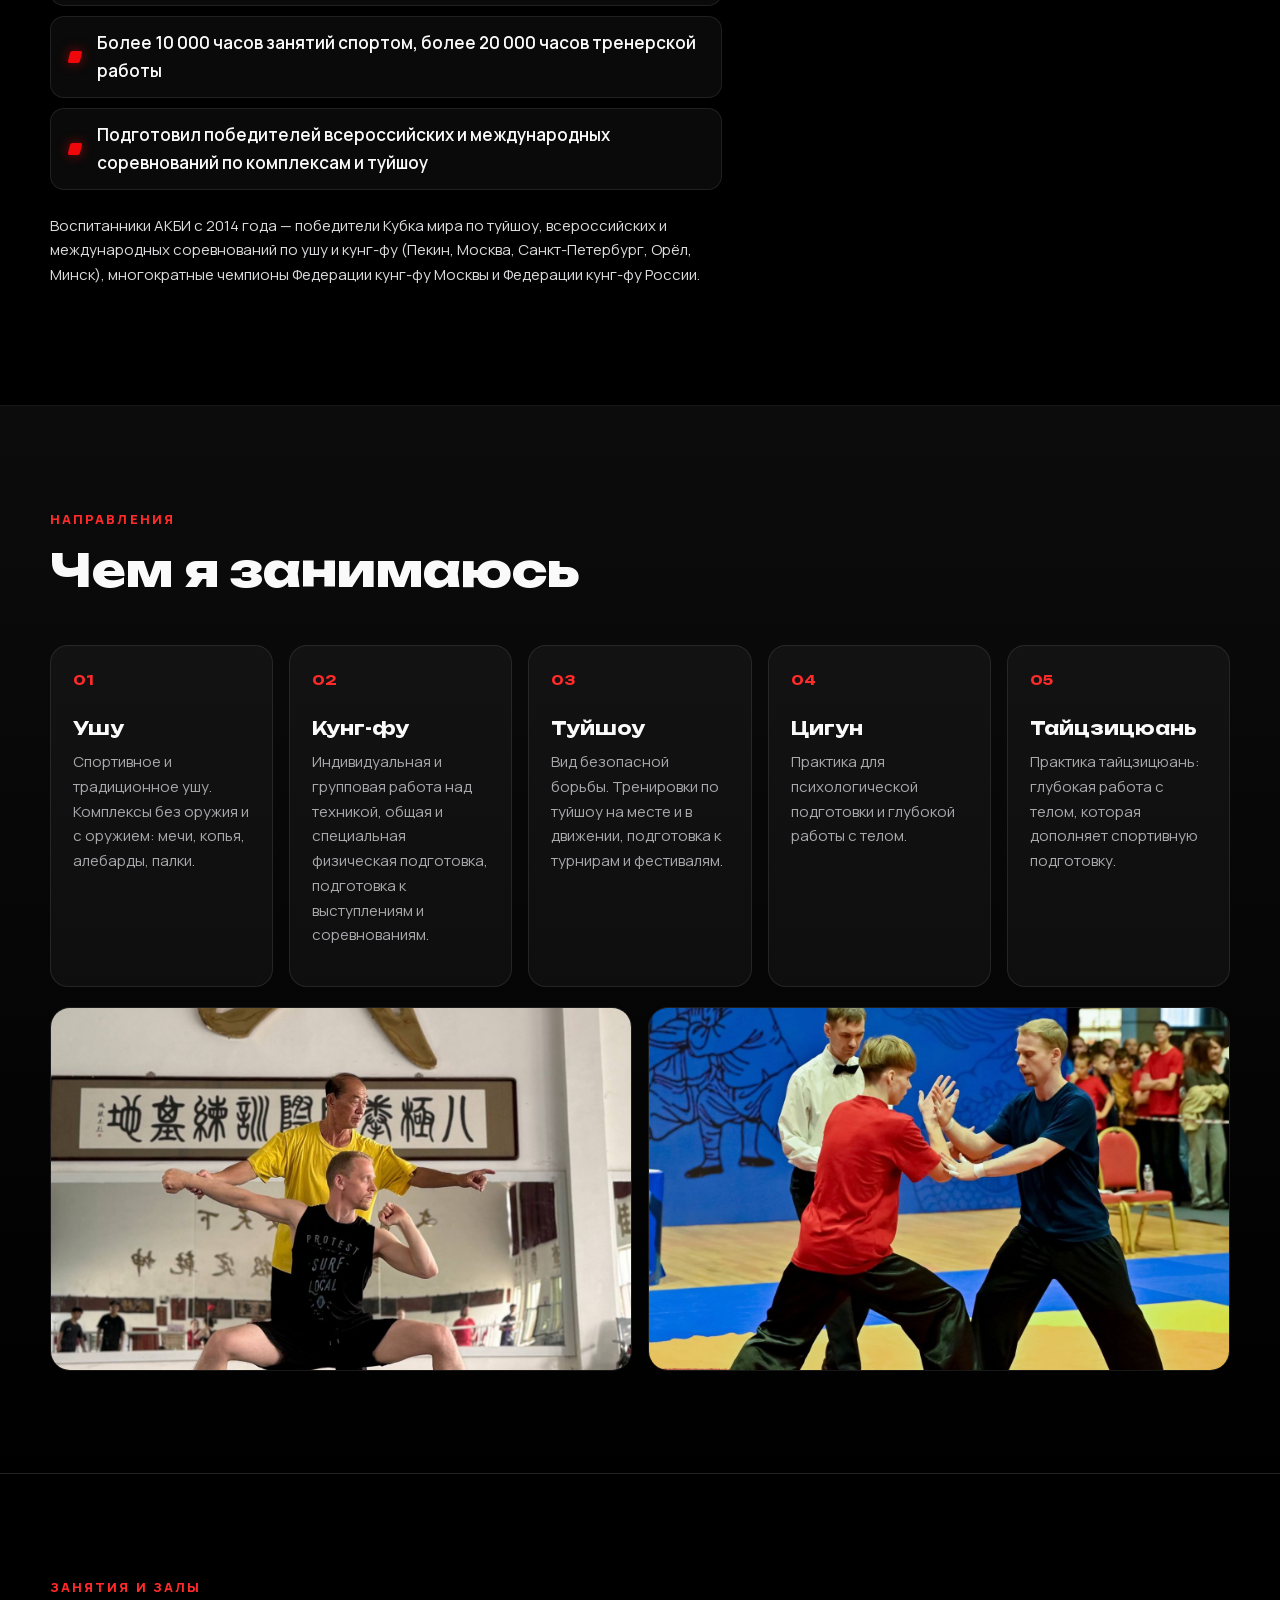
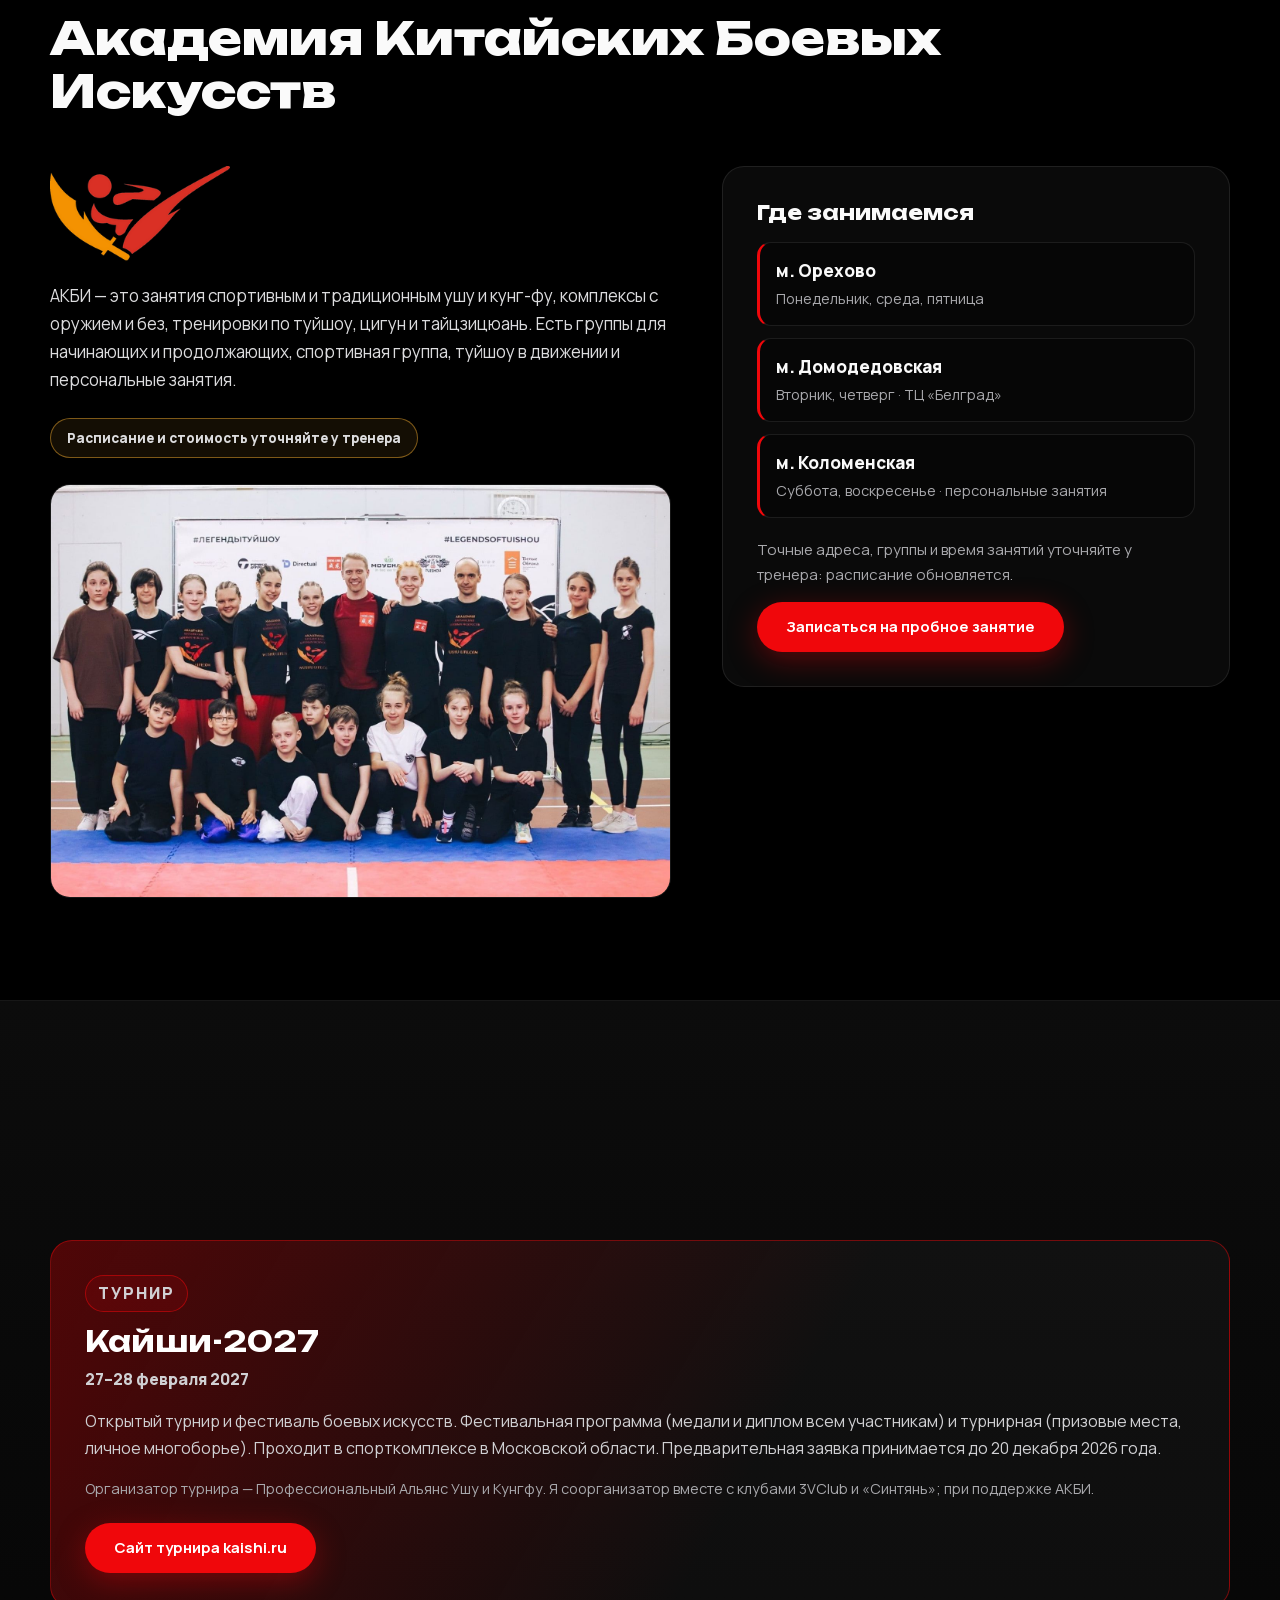
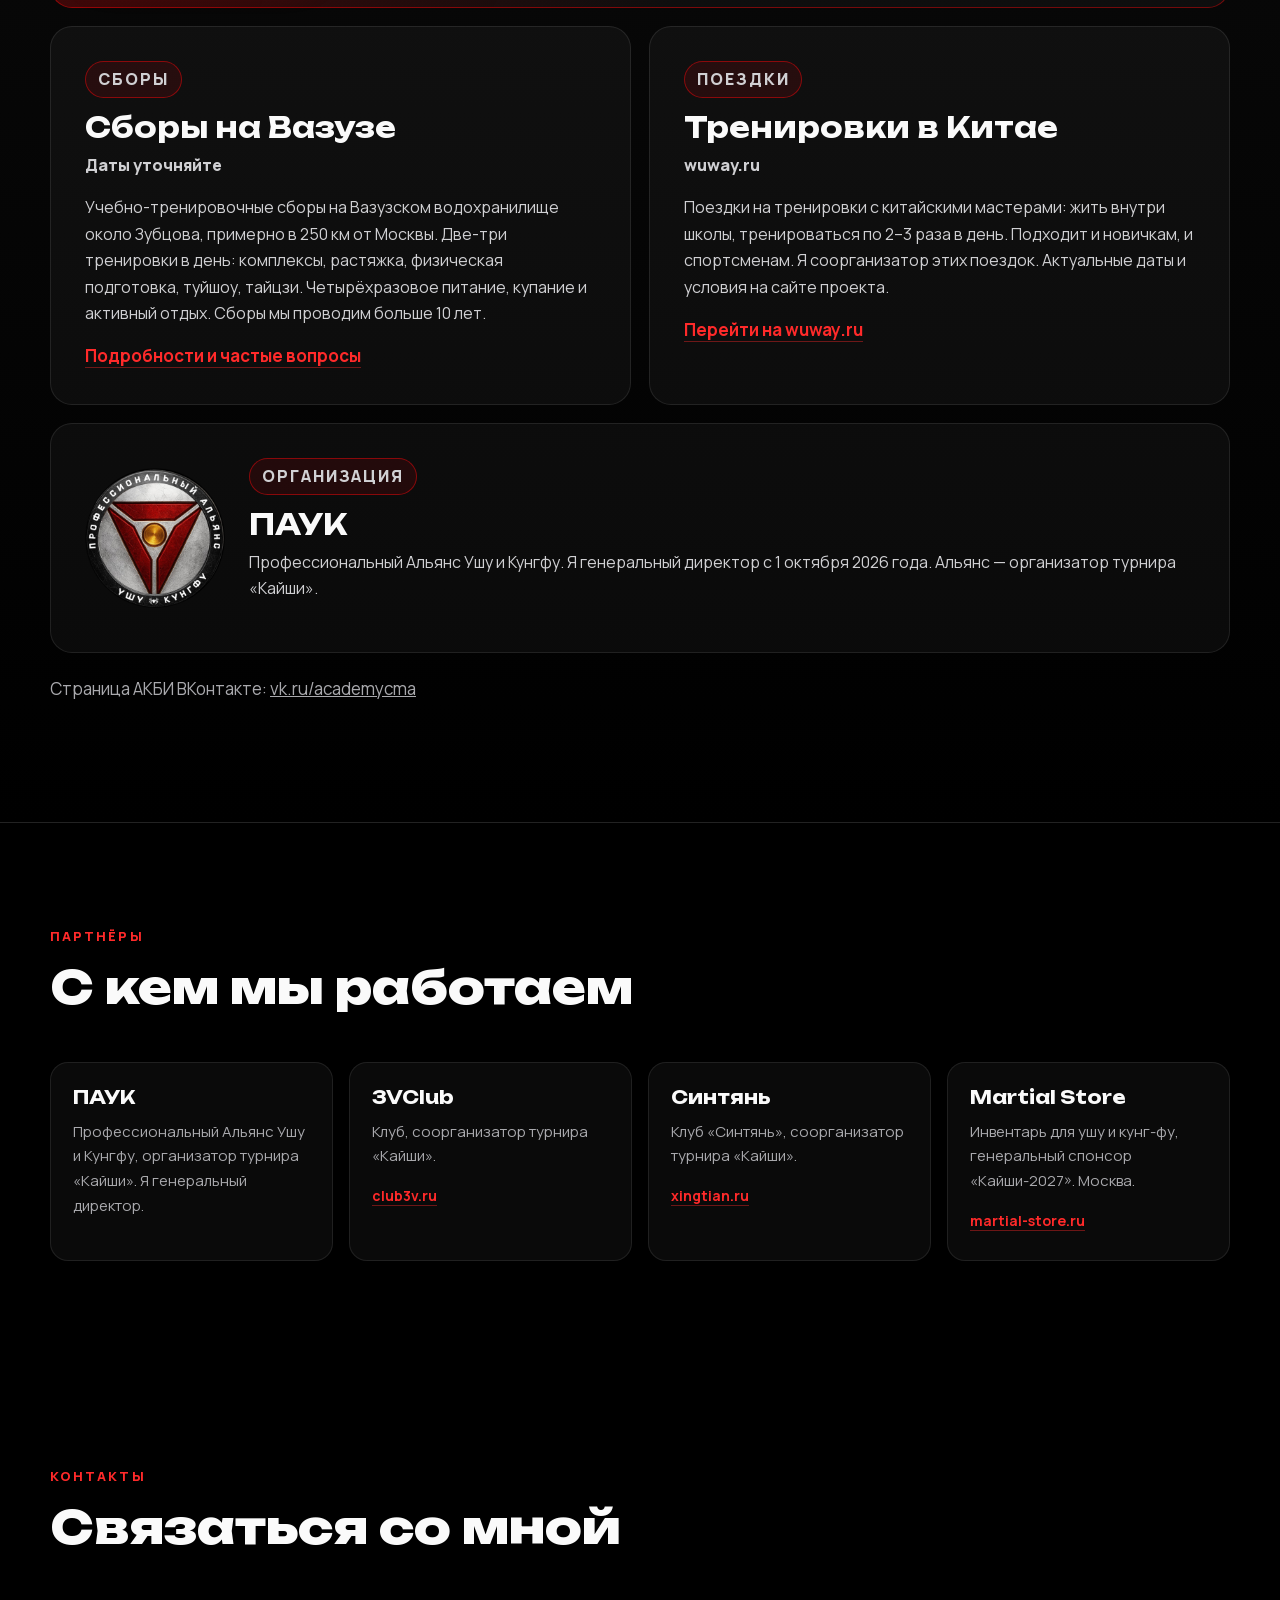
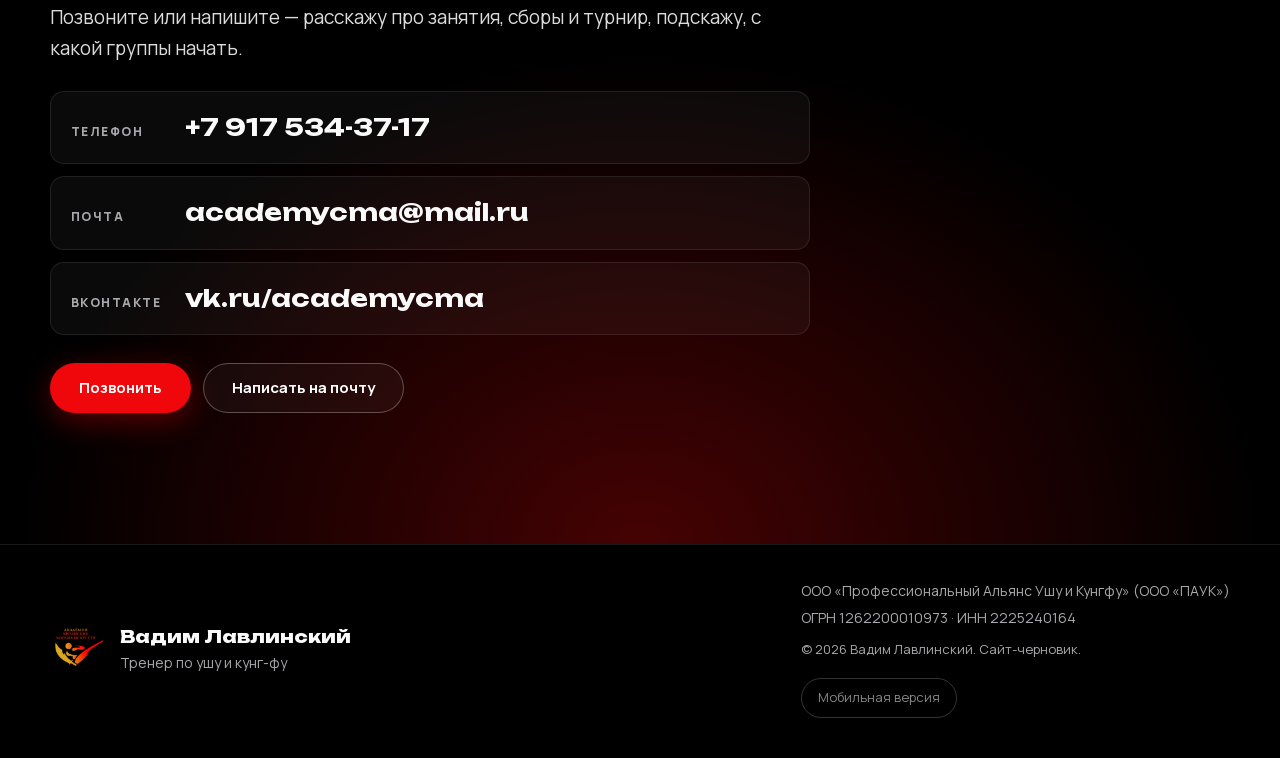
==== commit e82a22ca: "/1: строки героя в одну линию и кнопка версии Кнопка «Версия для ПК / Мобильная версия» перенесена н" ====
--- a/1/index.html
+++ b/1/index.html
@@ -3,6 +3,7 @@
 <head>
 <meta charset="utf-8">
 <meta name="viewport" content="width=device-width, initial-scale=1">
+<script>try{if(localStorage.getItem('vl-view')==='pc'){document.querySelector('meta[name=viewport]').setAttribute('content','width=1280');}}catch(e){}</script>
 <title>Вадим Лавлинский — тренер по Ушу и Кунг-фу</title>
 <meta name="description" content="Чемпион Мира по Кунг-фу. Директор ПАУК, руководитель АКБИ, организатор поездок WuWay и Турнира «Кайши».">
 <meta name="theme-color" content="#000000">
@@ -361,11 +362,29 @@
       <p>ОГРН 1262200010973 · ИНН 2225240164</p>
       <!-- Реквизиты по данным ЕГРЮЛ (через checko.ru, 28.10.2026). Юр. адрес на сайте не указан по решению заказчика; ИП не указан. -->
       <p class="footer__copy">© 2026 Вадим Лавлинский. Сайт-черновик.</p>
+      <button type="button" class="view-toggle" id="viewToggle">Версия для ПК</button>
       <!-- ЗАГЛУШКА: политика конфиденциальности (ссылка на страницу) нужна, когда появится форма записи или сбор данных. На старом сайте есть /privacy-policy. -->
     </div>
   </div>
 </footer>
 
 <script src="/js/main.js"></script>
+<script>
+(function(){
+  var b=document.getElementById('viewToggle'); if(!b) return;
+  var pc=false; try{pc=localStorage.getItem('vl-view')==='pc';}catch(e){}
+  var phone=Math.min(screen.width,screen.height)<900;
+  if(phone||pc){
+    b.textContent=pc?'Мобильная версия':'Версия для ПК';
+    b.onclick=function(){
+      try{ if(pc){localStorage.removeItem('vl-view');}else{localStorage.setItem('vl-view','pc');} }catch(e){}
+      location.reload();
+    };
+  } else {
+    b.textContent='Мобильная версия';
+    b.onclick=function(){ window.open(location.href,'vl_mobile','width=390,height=844'); };
+  }
+})();
+</script>
 </body>
 </html>
--- a/css/page-1.css
+++ b/css/page-1.css
@@ -30,17 +30,21 @@
   z-index: 1;
 }
 
-/* Длинная фамилия: две строки, слово не рвётся, размер чуть меньше. */
+/* Длинная фамилия: две строки, слово не рвётся. Размер растёт вместе с шириной экрана. */
+.page-1 .hero .eyebrow {
+  font-size: clamp(13px, 0.95vw, 24px);
+}
 .page-1 .hero h1 {
-  font-size: clamp(34px, 4.5vw, 62px);
+  font-size: clamp(40px, 3.7vw, 108px);
   overflow-wrap: normal;
   word-break: keep-all;
   hyphens: manual;
 }
 
 @media (max-width: 900px) {
+  .page-1 .hero .eyebrow { font-size: clamp(12px, 3.4vw, 16px); }
   .page-1 .hero h1 {
-    font-size: clamp(28px, 8vw, 36px);
+    font-size: clamp(28px, 8vw, 40px);
   }
 }
 
@@ -48,10 +52,30 @@
   content: none;
 }
 
-/* Десктоп: вертикальный портрет без рамки, тени и обводки. */
+/* Десктоп: вертикальный портрет без рамки, тени и обводки.
+   Колонка текста шире, фото правее — длинные строки не переносятся. */
 @media (min-width: 901px) {
+  .page-1 .header > .container,
+  .page-1 .hero > .container {
+    width: calc(100% - clamp(36px, 3.2vw, 96px));
+    max-width: 2400px;
+  }
+  .page-1 .hero__inner {
+    grid-template-columns: minmax(0, 1.42fr) minmax(0, 0.72fr);
+    gap: clamp(16px, 1.6vw, 48px);
+    align-items: center;
+  }
+  .page-1 .hero__text { min-width: 0; }
+  .page-1 .hero__lead--desk {
+    max-width: none;
+    font-size: clamp(16px, 1.9vw, 52px);
+    line-height: 1.45;
+  }
+  .page-1 .hero__lead--desk span {
+    white-space: nowrap;
+  }
   .page-1 .hero {
-    padding: 24px 0 28px;
+    padding: clamp(20px, 2vw, 48px) 0 clamp(16px, 1.6vw, 36px);
   }
 
   /* Низ героя возвращается к чёрному страницы, без шва под фото. */
@@ -77,7 +101,9 @@
   }
 
   .page-1 .hero__photo--portrait img {
-    width: min(100%, calc((100vh - var(--header-h) - 72px) * 2 / 3));
+    width: auto;
+    max-width: min(100%, 30vw);
+    max-height: calc(100vh - var(--header-h) - 64px);
     height: auto;
     aspect-ratio: 2 / 3;
     object-fit: contain;
@@ -120,7 +146,7 @@
     align-items: flex-start;
     gap: 1px;
     max-width: none;
-    font-size: clamp(12.5px, 3.85vw, 15.5px);
+    font-size: clamp(13px, 4.15vw, 36px);
     line-height: 1.35;
   }
   .page-1 .hero__lead--phone span {
@@ -186,6 +212,20 @@
   }
 }
 
+.page-1 .view-toggle {
+  margin-top: 14px;
+  padding: 8px 16px;
+  border: 1px solid rgba(255, 255, 255, .25);
+  border-radius: 999px;
+  background: transparent;
+  color: inherit;
+  font: inherit;
+  font-size: 13px;
+  cursor: pointer;
+  opacity: .8;
+}
+.page-1 .view-toggle:hover { opacity: 1; border-color: var(--red); }
+
 /* Точки перед строками героя — и на компьютере, и на телефоне. */
 .page-1 .hero__lead span::before {
   content: "";
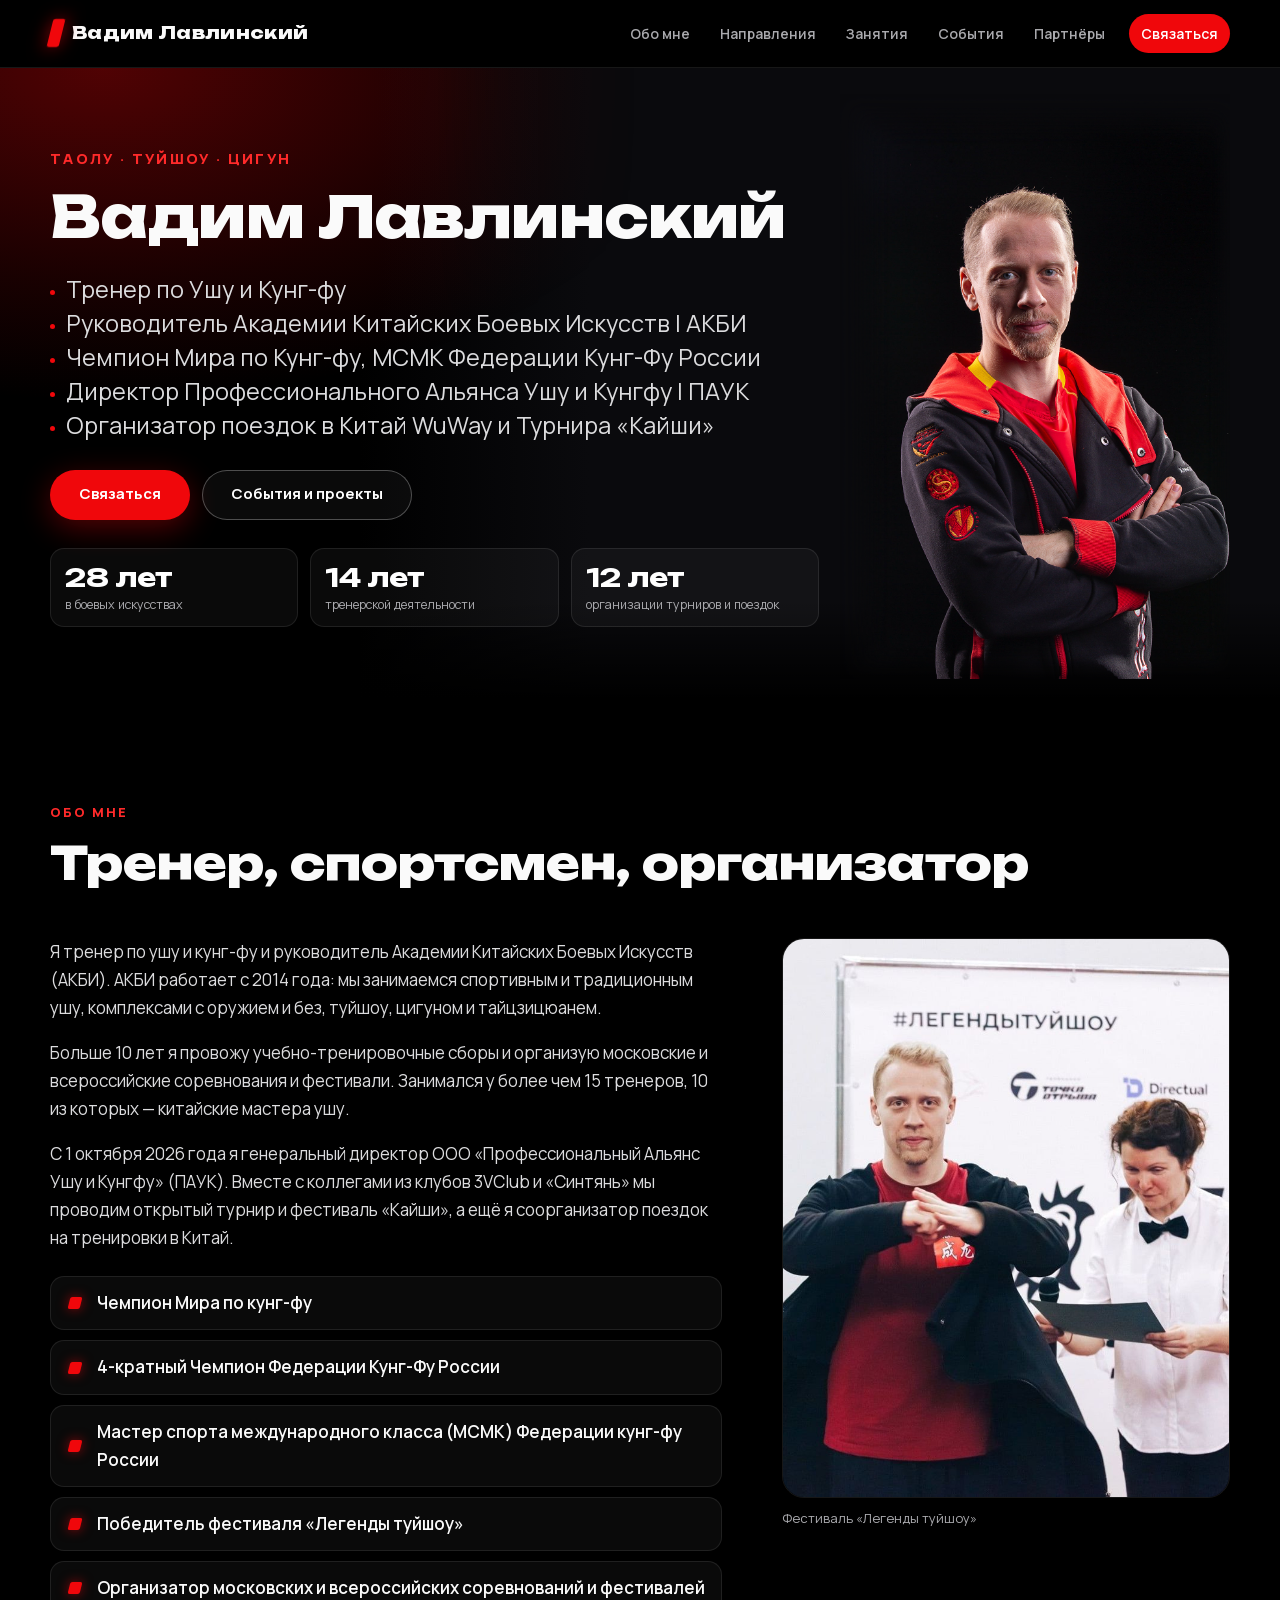
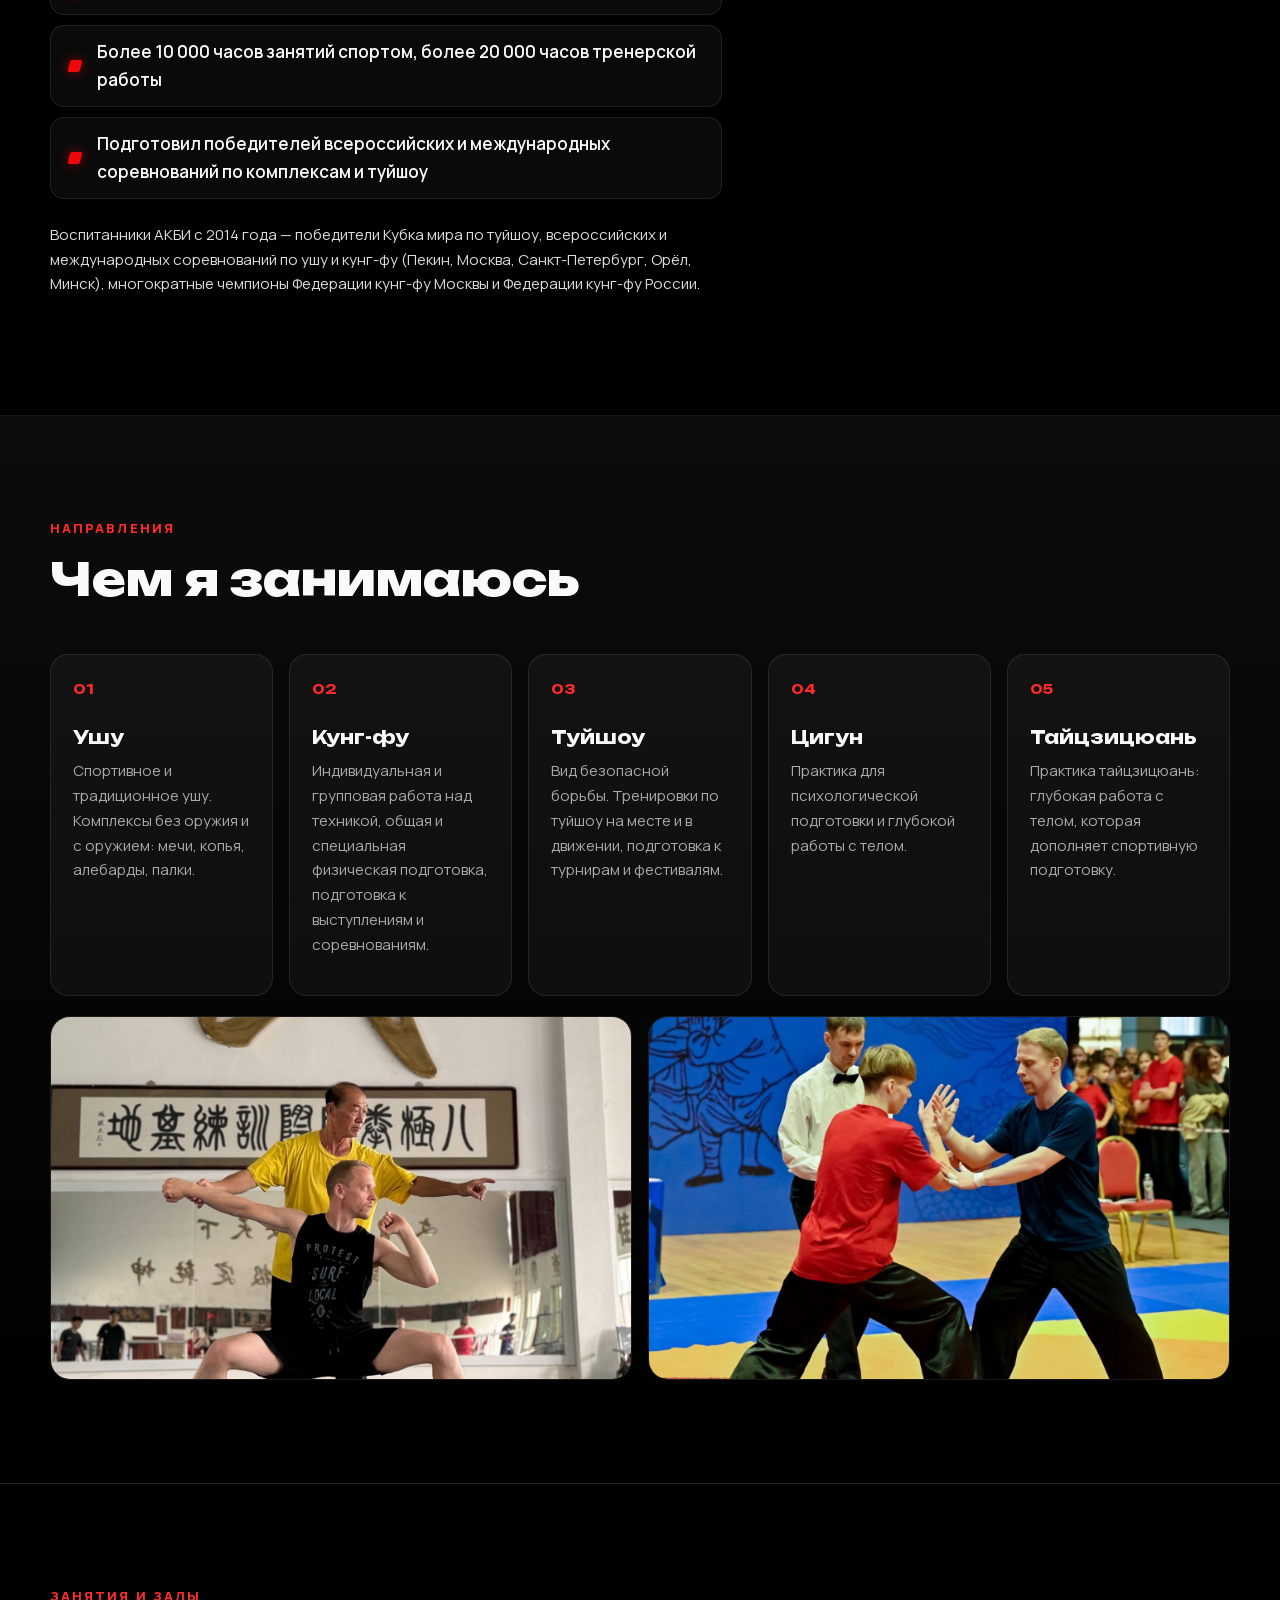
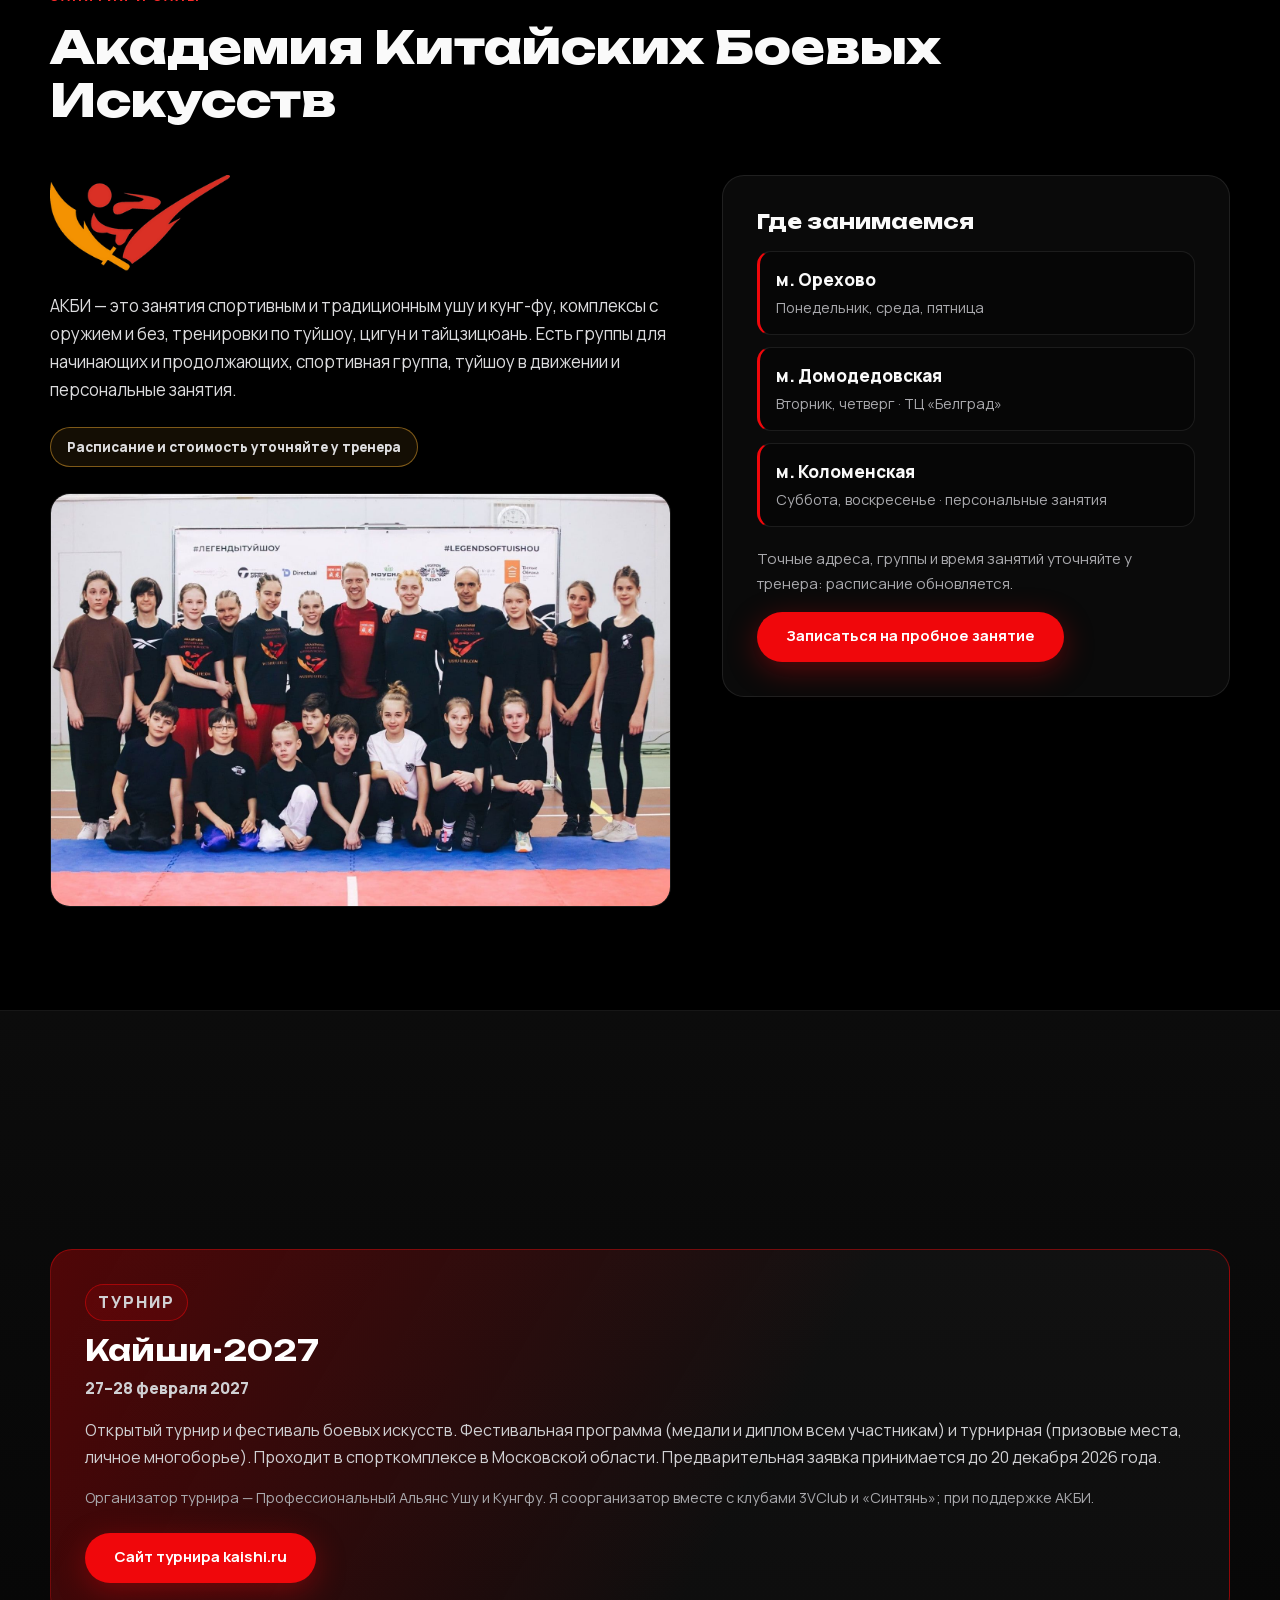
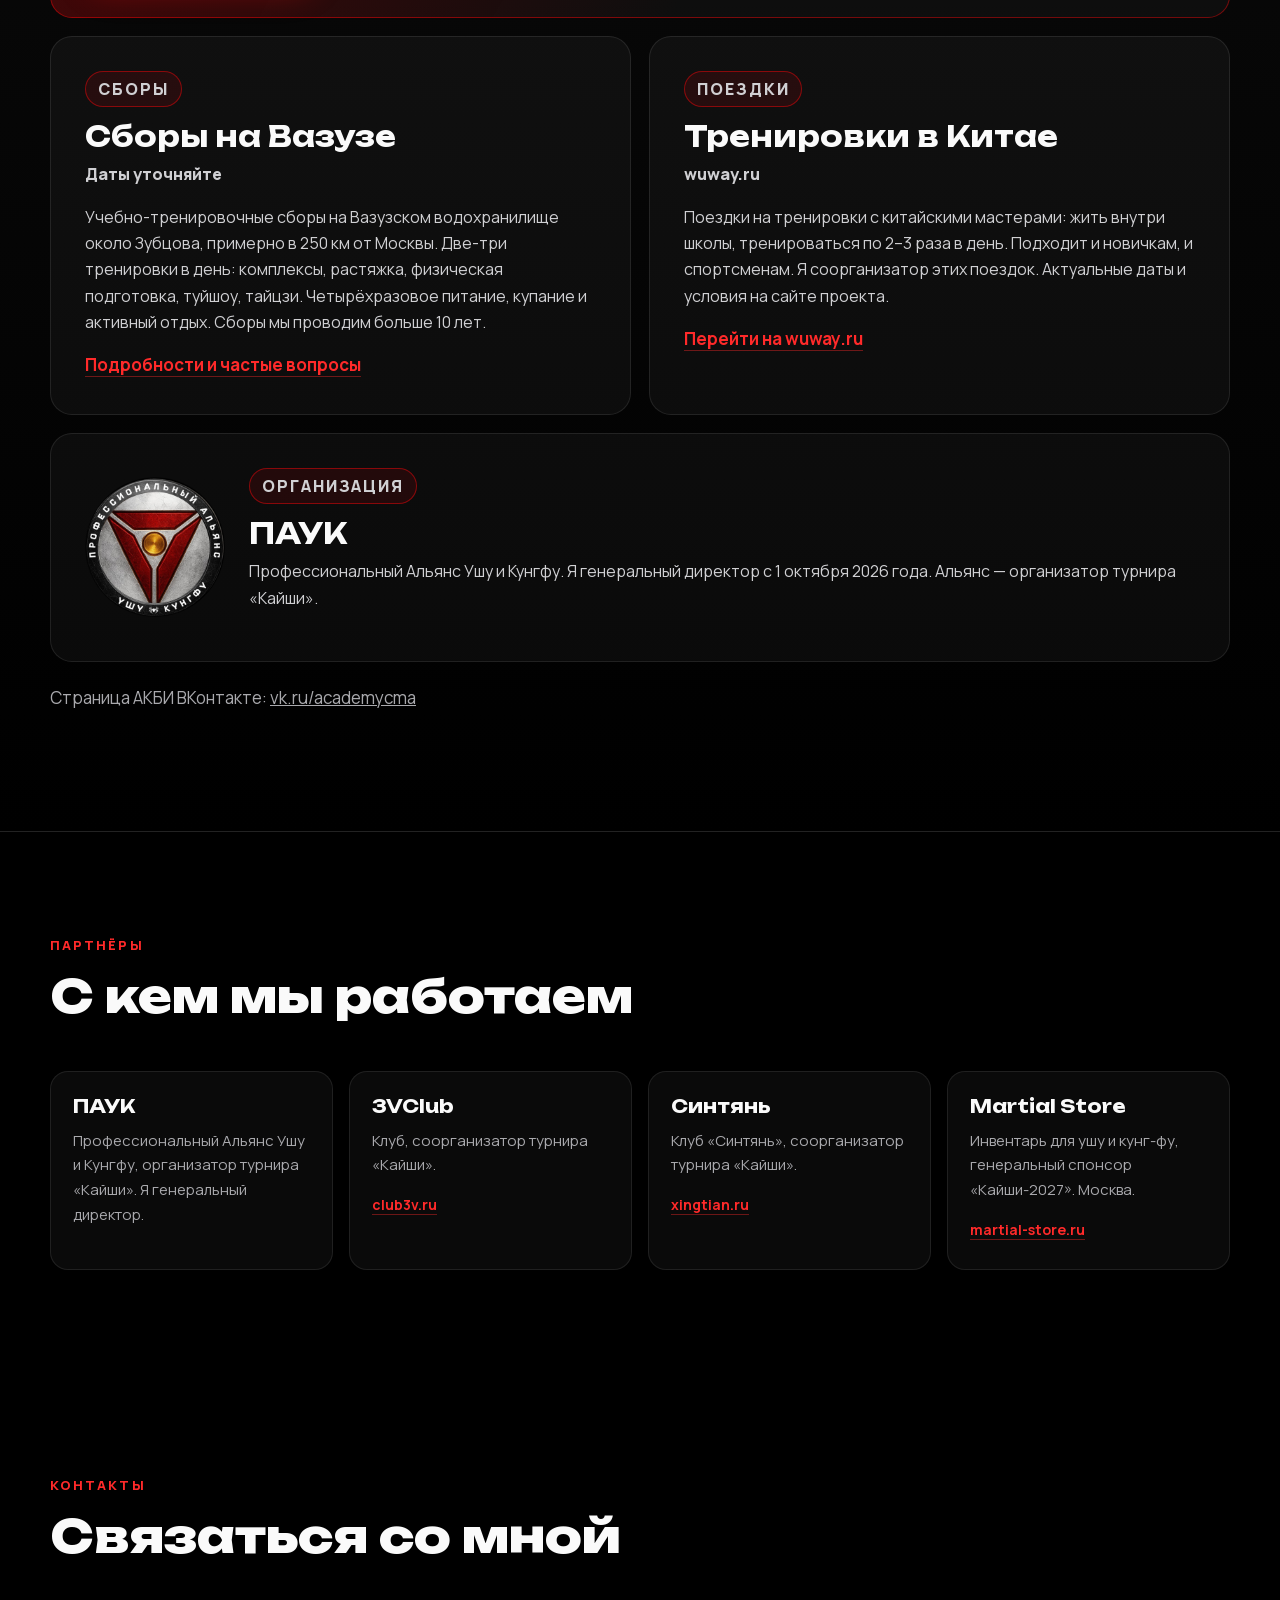
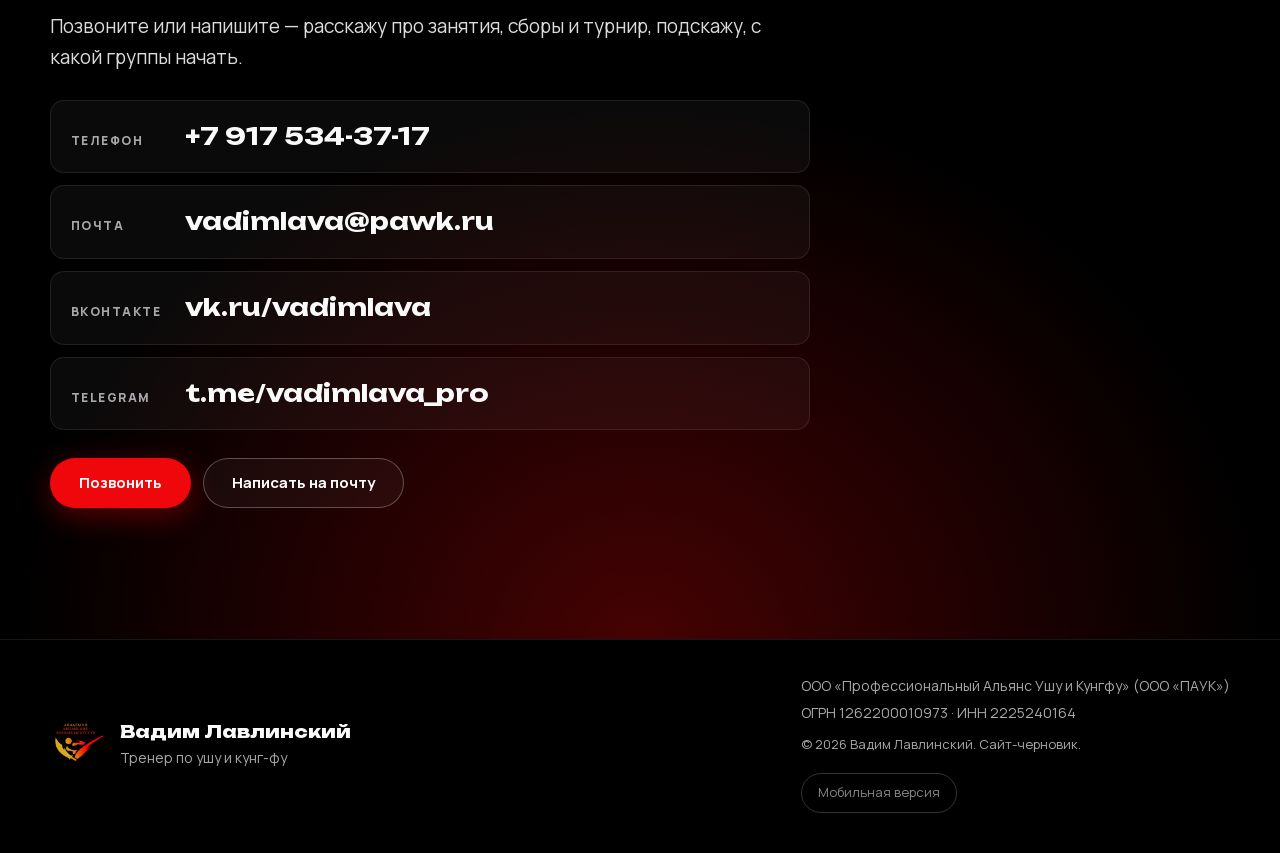
==== commit f7c848e3: "/1: контакты — почта vadimlava@pawk.ru, ВК vk.ru/vadimlava, Telegram t.me/vadimlava_pro" ====
--- a/1/index.html
+++ b/1/index.html
@@ -43,10 +43,10 @@
   "jobTitle": "Тренер по ушу и кунг-фу",
   "url": "https://vadimlava.ru/",
   "image": "https://vadimlava.ru/images/photo-portrait.jpg",
-  "email": "mailto:academycma@mail.ru",
+  "email": "mailto:vadimlava@pawk.ru",
   "address": { "@type": "PostalAddress", "addressLocality": "Москва", "addressCountry": "RU" },
   "worksFor": { "@type": "Organization", "name": "Академия Китайских Боевых Искусств (АКБИ)" },
-  "sameAs": ["https://vk.ru/academycma", "https://kaishi.ru", "https://wuway.ru"]
+  "sameAs": ["https://vk.ru/vadimlava", "https://t.me/vadimlava_pro", "https://kaishi.ru", "https://wuway.ru"]
 }
 </script>
 </head>
@@ -330,18 +330,21 @@
         </li>
         <li>
           <span class="contact-list__label">Почта</span>
-          <a href="mailto:academycma@mail.ru">academycma@mail.ru</a>
+          <a href="mailto:vadimlava@pawk.ru">vadimlava@pawk.ru</a>
         </li>
         <li>
           <span class="contact-list__label">ВКонтакте</span>
-          <a href="https://vk.ru/academycma" target="_blank" rel="noopener">vk.ru/academycma</a>
+          <a href="https://vk.ru/vadimlava" target="_blank" rel="noopener">vk.ru/vadimlava</a>
+        </li>
+        <li>
+          <span class="contact-list__label">Telegram</span>
+          <a href="https://t.me/vadimlava_pro" target="_blank" rel="noopener">t.me/vadimlava_pro</a>
         </li>
       </ul>
       <div class="hero__actions">
         <a class="btn btn--primary" href="tel:+79175343717">Позвонить</a>
-        <a class="btn btn--ghost" href="mailto:academycma@mail.ru">Написать на почту</a>
-      </div>
-      <!-- ЗАГЛУШКА: мессенджеры (Telegram / WhatsApp) для записи — ссылок в источниках нет. Telegram-канал будет добавлен после запуска. -->
+        <a class="btn btn--ghost" href="mailto:vadimlava@pawk.ru">Написать на почту</a>
+      </div>
     </div>
   </div>
 </section>
--- a/css/page-1.css
+++ b/css/page-1.css
@@ -55,20 +55,19 @@
 /* Десктоп: вертикальный портрет без рамки, тени и обводки.
    Колонка текста шире, фото правее — длинные строки не переносятся. */
 @media (min-width: 901px) {
-  .page-1 .header > .container,
-  .page-1 .hero > .container {
-    width: calc(100% - clamp(36px, 3.2vw, 96px));
-    max-width: 2400px;
-  }
+  /* Герой той же ширины, что блоки ниже (.container). Шрифт считается от ширины
+     текстовой колонки (cqi), поэтому строки всегда помещаются в одну. */
   .page-1 .hero__inner {
     grid-template-columns: minmax(0, 1.42fr) minmax(0, 0.72fr);
     gap: clamp(16px, 1.6vw, 48px);
     align-items: center;
   }
-  .page-1 .hero__text { min-width: 0; }
+  .page-1 .hero__text { min-width: 0; container-type: inline-size; }
+  .page-1 .hero .eyebrow { font-size: clamp(12px, 1.9cqi, 18px); }
+  .page-1 .hero h1 { font-size: 7.4cqi; }
   .page-1 .hero__lead--desk {
     max-width: none;
-    font-size: clamp(16px, 1.9vw, 52px);
+    font-size: 3.05cqi;
     line-height: 1.45;
   }
   .page-1 .hero__lead--desk span {
@@ -102,7 +101,7 @@
 
   .page-1 .hero__photo--portrait img {
     width: auto;
-    max-width: min(100%, 30vw);
+    max-width: 100%;
     max-height: calc(100vh - var(--header-h) - 64px);
     height: auto;
     aspect-ratio: 2 / 3;
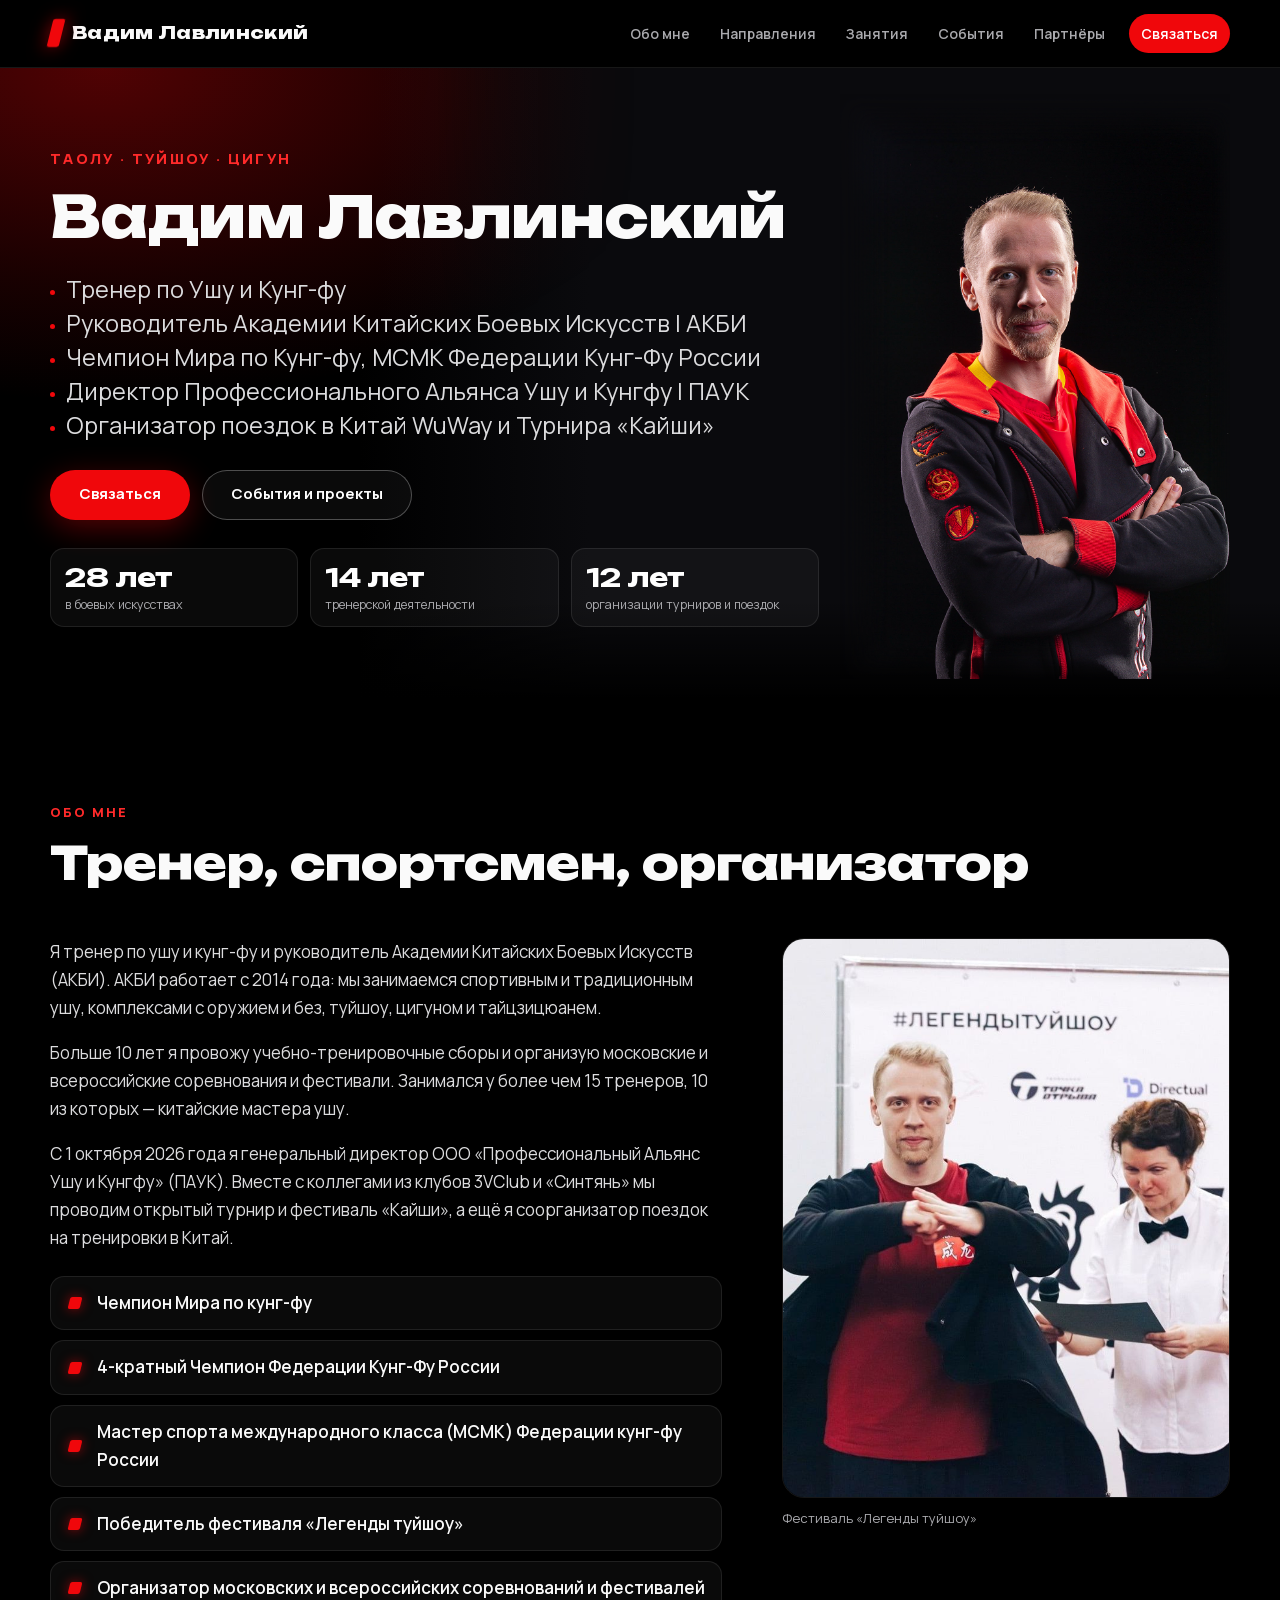
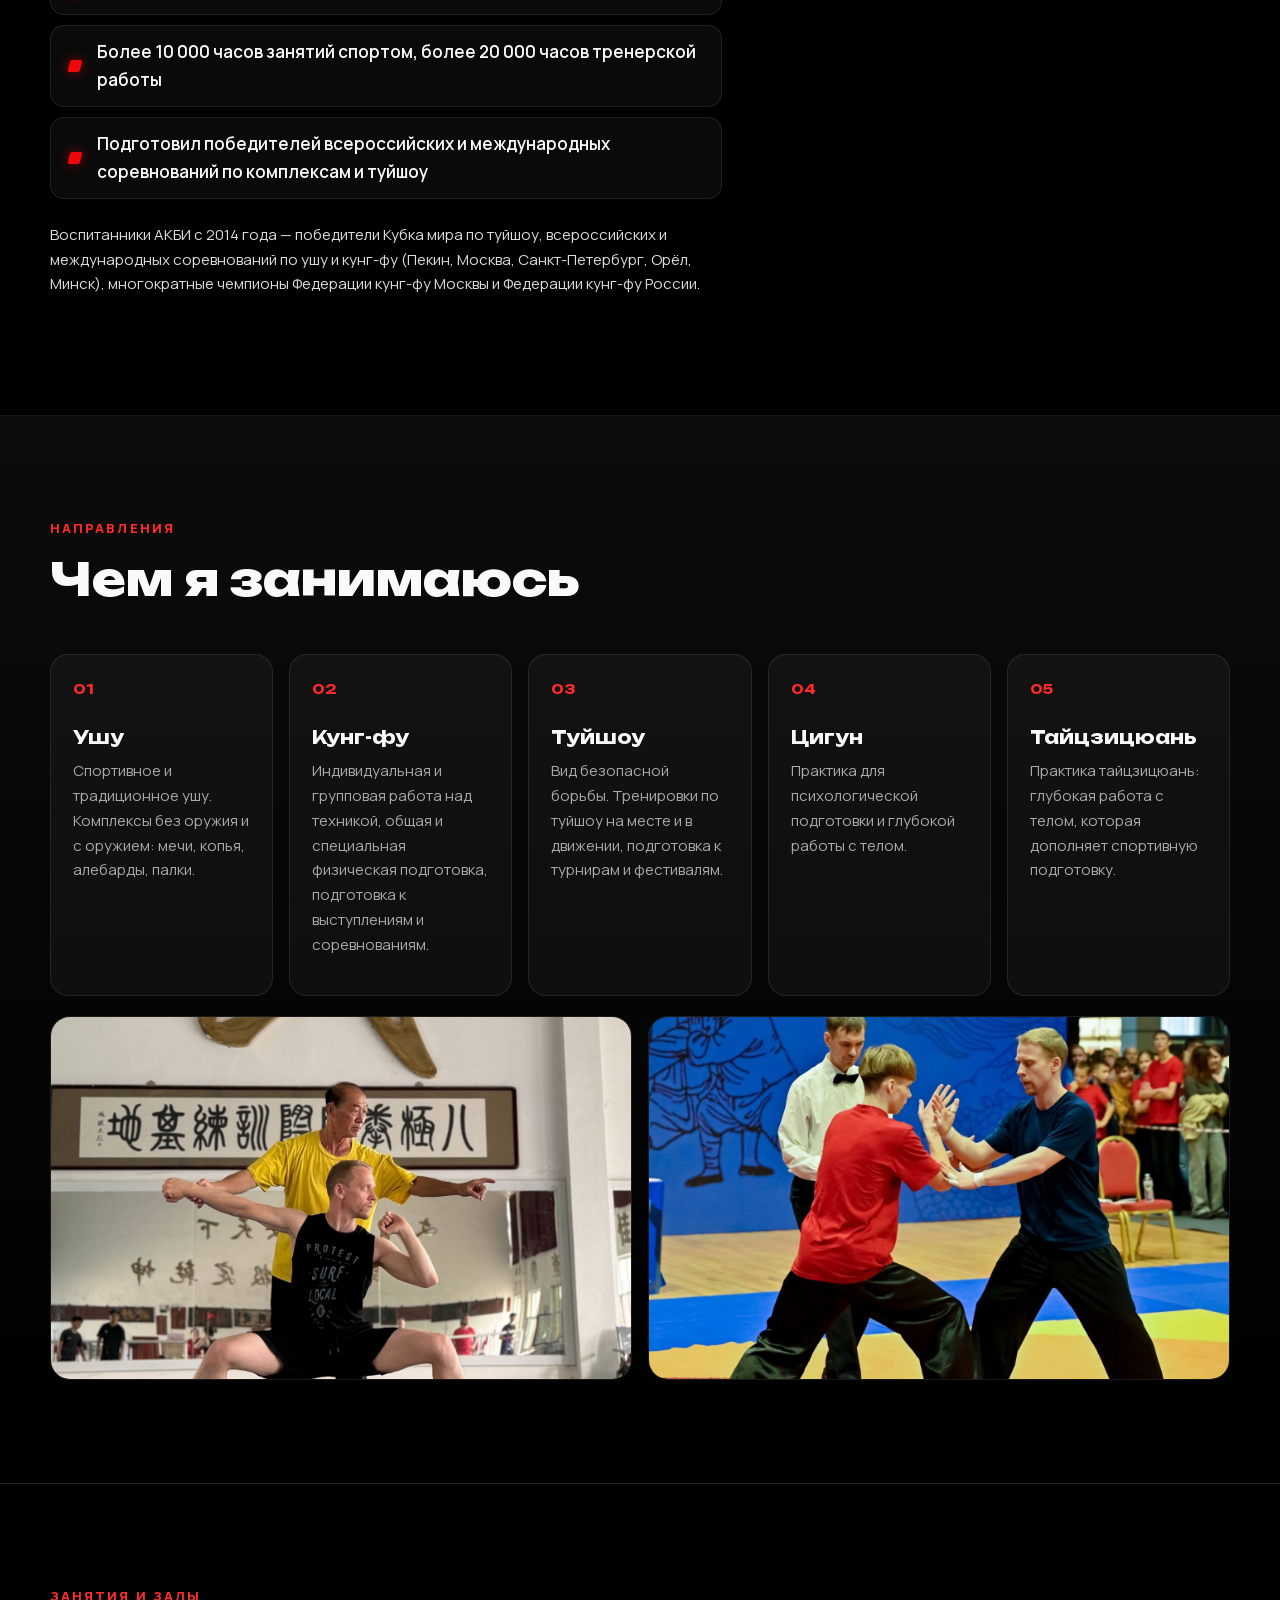
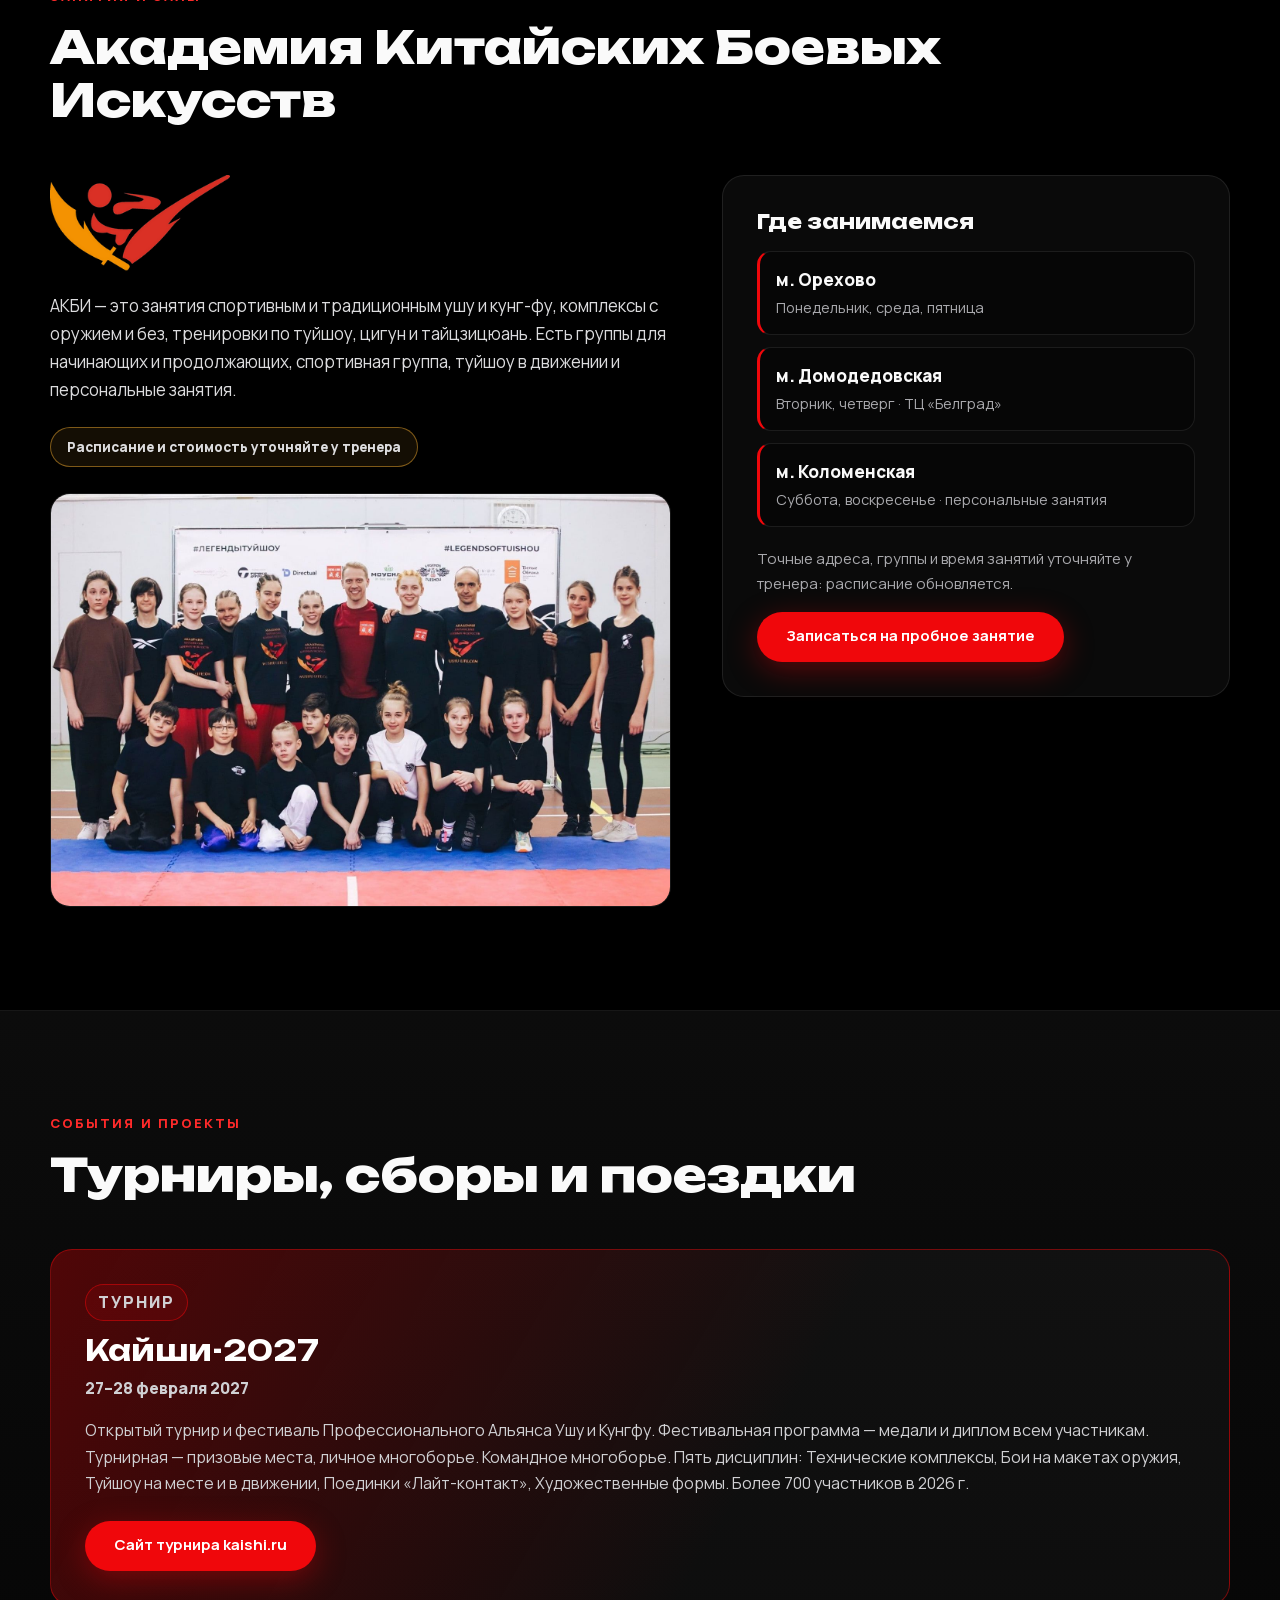
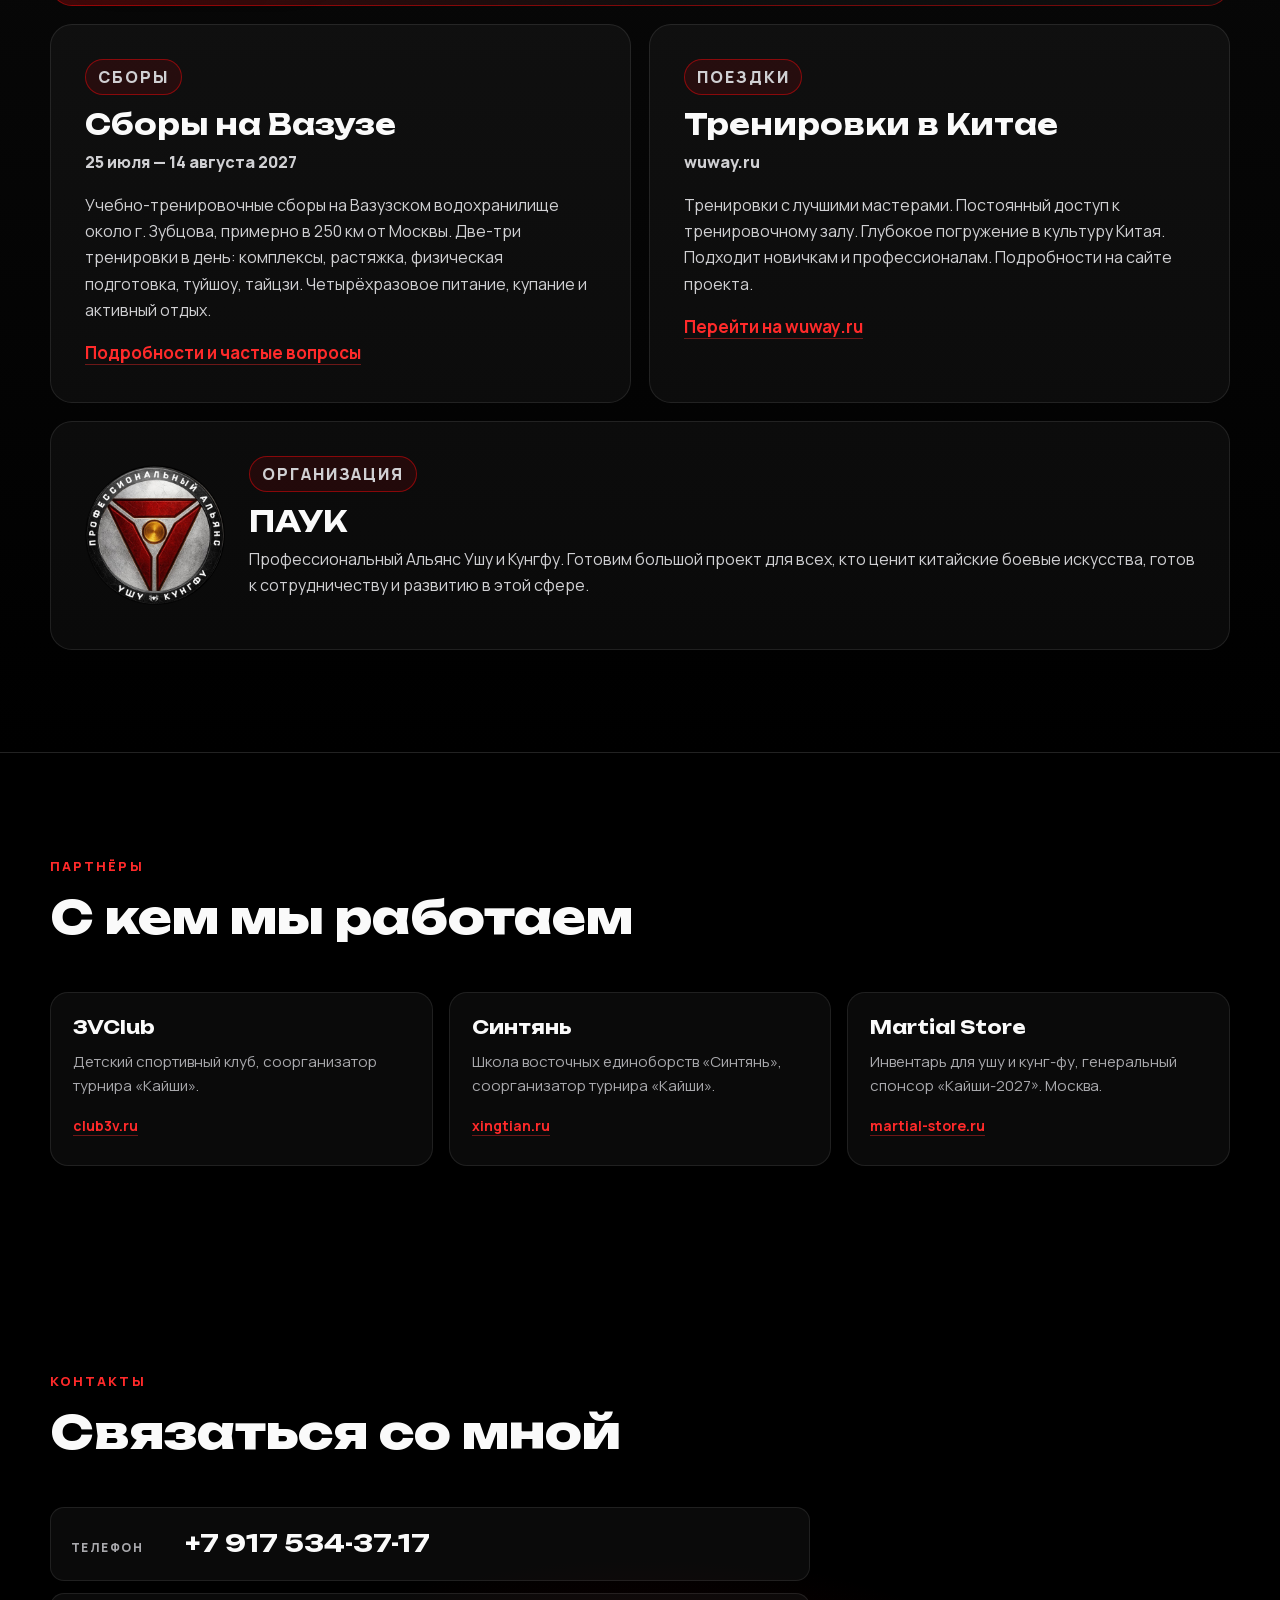
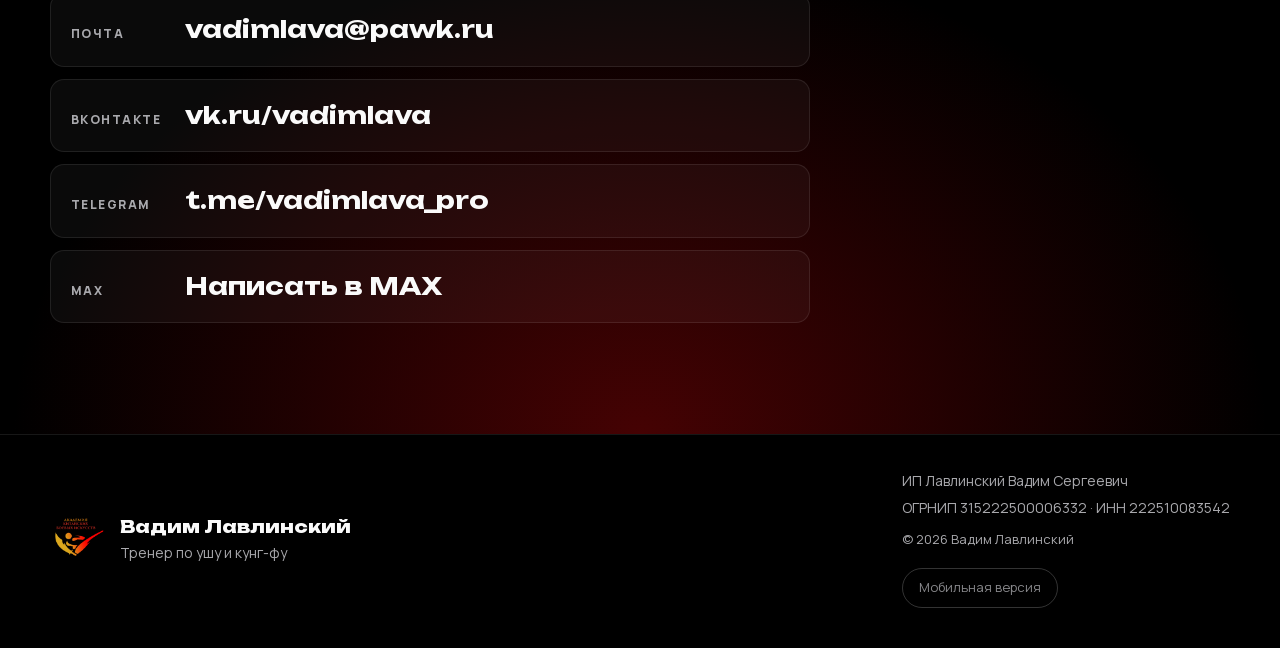
==== commit 035f5da7: "/1: даты Вазузы, тексты проектов, MAX, подвал ИП Обновлены события и партнёры, добавлен MAX в контак" ====
--- a/1/index.html
+++ b/1/index.html
@@ -46,7 +46,7 @@
   "email": "mailto:vadimlava@pawk.ru",
   "address": { "@type": "PostalAddress", "addressLocality": "Москва", "addressCountry": "RU" },
   "worksFor": { "@type": "Organization", "name": "Академия Китайских Боевых Искусств (АКБИ)" },
-  "sameAs": ["https://vk.ru/vadimlava", "https://t.me/vadimlava_pro", "https://kaishi.ru", "https://wuway.ru"]
+  "sameAs": ["https://vk.ru/vadimlava", "https://t.me/vadimlava_pro", "https://kaishi.ru", "https://wuway.ru", "https://max.ru/u/f9LHodD0cOJ7ANbC1PafoKnBYa4mlDvz8qBjpm6jYhuU04yztvBiYkyOMN0"]
 }
 </script>
 </head>
@@ -242,8 +242,7 @@
         <p class="event__tag">Турнир</p>
         <h3>Кайши-2027</h3>
         <p class="event__date">27–28 февраля 2027</p>
-        <p>Открытый турнир и фестиваль боевых искусств. Фестивальная программа (медали и диплом всем участникам) и турнирная (призовые места, личное многоборье). Проходит в спорткомплексе в Московской области. Предварительная заявка принимается до 20 декабря 2026 года.</p>
-        <p class="event__org">Организатор турнира — Профессиональный Альянс Ушу и Кунгфу. Я соорганизатор вместе с клубами 3VClub и «Синтянь»; при поддержке АКБИ.</p>
+        <p>Открытый турнир и фестиваль Профессионального Альянса Ушу и Кунгфу. Фестивальная программа — медали и диплом всем участникам. Турнирная — призовые места, личное многоборье. Командное многоборье. Пять дисциплин: Технические комплексы, Бои на макетах оружия, Туйшоу на месте и в движении, Поединки «Лайт-контакт», Художественные формы. Более 700 участников в 2026 г.</p>
         <!-- ПРОВЕРИТЬ: на kaishi.ru регистрация на момент проверки «ожидалась» (не была открыта). Дата, площадка и сроки заявок по состоянию на 28.10.2026. -->
         <a class="btn btn--primary" href="https://kaishi.ru" target="_blank" rel="noopener">Сайт турнира kaishi.ru</a>
       </article>
@@ -251,17 +250,16 @@
       <article class="event reveal">
         <p class="event__tag">Сборы</p>
         <h3>Сборы на Вазузе</h3>
-        <p class="event__date">Даты уточняйте</p>
-        <p>Учебно-тренировочные сборы на Вазузском водохранилище около Зубцова, примерно в 250 км от Москвы. Две-три тренировки в день: комплексы, растяжка, физическая подготовка, туйшоу, тайцзи. Четырёхразовое питание, купание и активный отдых. Сборы мы проводим больше 10 лет.</p>
-        <!-- ЗАГЛУШКА: даты, стоимость и условия записи на ближайшие сборы на Вазузе (в источниках дат 2026/2027 нет). Спросить у Вадима. -->
-        <a class="link" href="https://wushu-life.tb.ru/vazuza" target="_blank" rel="noopener">Подробности и частые вопросы</a>
+        <p class="event__date">25 июля — 14 августа 2027</p>
+        <p>Учебно-тренировочные сборы на Вазузском водохранилище около г. Зубцова, примерно в 250 км от Москвы. Две-три тренировки в день: комплексы, растяжка, физическая подготовка, туйшоу, тайцзи. Четырёхразовое питание, купание и активный отдых.</p>
+        <a class="link" href="https://vadimlava.ru/vazuza/">Подробности и частые вопросы</a>
       </article>
 
       <article class="event reveal">
         <p class="event__tag">Поездки</p>
         <h3>Тренировки в Китае</h3>
         <p class="event__date">wuway.ru</p>
-        <p>Поездки на тренировки с китайскими мастерами: жить внутри школы, тренироваться по 2–3 раза в день. Подходит и новичкам, и спортсменам. Я соорганизатор этих поездок. Актуальные даты и условия на сайте проекта.</p>
+        <p>Тренировки с лучшими мастерами. Постоянный доступ к тренировочному залу. Глубокое погружение в культуру Китая. Подходит новичкам и профессионалам. Подробности на сайте проекта.</p>
         <!-- ПРОВЕРИТЬ: на wuway.ru организаторы не названы, участие Вадима — по его словам. Даты и цены сознательно не указаны (на сайте не указан год). -->
         <a class="link" href="https://wuway.ru" target="_blank" rel="noopener">Перейти на wuway.ru</a>
       </article>
@@ -271,13 +269,12 @@
         <div>
           <p class="event__tag">Организация</p>
           <h3>ПАУК</h3>
-          <p>Профессиональный Альянс Ушу и Кунгфу. Я генеральный директор с 1 октября 2026 года. Альянс — организатор турнира «Кайши».</p>
+          <p>Профессиональный Альянс Ушу и Кунгфу. Готовим большой проект для всех, кто ценит китайские боевые искусства, готов к сотрудничеству и развитию в этой сфере.</p>
           <!-- ПРОВЕРИТЬ: описание ПАУК составлено осторожно, без данных с pawk.ru (черновик будущего сайта). Дать Вадиму утвердить формулировку. -->
         </div>
       </article>
 
     </div>
-    <p class="events__links reveal">Страница АКБИ ВКонтакте: <a href="https://vk.ru/academycma" target="_blank" rel="noopener">vk.ru/academycma</a></p>
   </div>
 </section>
 
@@ -288,19 +285,15 @@
       <p class="eyebrow">Партнёры</p>
       <h2>С кем мы работаем</h2>
     </header>
-    <div class="cards cards--4">
-      <article class="card reveal">
-        <h3>ПАУК</h3>
-        <p>Профессиональный Альянс Ушу и Кунгфу, организатор турнира «Кайши». Я генеральный директор.</p>
-      </article>
+    <div class="cards cards--3">
       <article class="card reveal">
         <h3>3VClub</h3>
-        <p>Клуб, соорганизатор турнира «Кайши».</p>
+        <p>Детский спортивный клуб, соорганизатор турнира «Кайши».</p>
         <a class="link" href="https://club3v.ru" target="_blank" rel="noopener">club3v.ru</a>
       </article>
       <article class="card reveal">
         <h3>Синтянь</h3>
-        <p>Клуб «Синтянь», соорганизатор турнира «Кайши».</p>
+        <p>Школа восточных единоборств «Синтянь», соорганизатор турнира «Кайши».</p>
         <a class="link" href="https://xingtian.ru" target="_blank" rel="noopener">xingtian.ru</a>
       </article>
       <article class="card reveal">
@@ -321,7 +314,6 @@
       <h2>Связаться со мной</h2>
     </header>
     <div class="contacts reveal">
-      <p class="contacts__lead">Позвоните или напишите — расскажу про занятия, сборы и турнир, подскажу, с какой группы начать.</p>
       <!-- ПРОВЕРИТЬ: телефон и почта взяты со старого сайта wushu-life.tb.ru (там записаны как +7 (917) 53-43-717). Подтвердить у Вадима, что их можно публиковать. -->
       <ul class="contact-list">
         <li>
@@ -340,11 +332,11 @@
           <span class="contact-list__label">Telegram</span>
           <a href="https://t.me/vadimlava_pro" target="_blank" rel="noopener">t.me/vadimlava_pro</a>
         </li>
+        <li>
+          <span class="contact-list__label">MAX</span>
+          <a href="https://max.ru/u/f9LHodD0cOJ7ANbC1PafoKnBYa4mlDvz8qBjpm6jYhuU04yztvBiYkyOMN0" target="_blank" rel="noopener">Написать в МАХ</a>
+        </li>
       </ul>
-      <div class="hero__actions">
-        <a class="btn btn--primary" href="tel:+79175343717">Позвонить</a>
-        <a class="btn btn--ghost" href="mailto:vadimlava@pawk.ru">Написать на почту</a>
-      </div>
     </div>
   </div>
 </section>
@@ -361,12 +353,10 @@
       </div>
     </div>
     <div class="footer__legal">
-      <p>ООО «Профессиональный Альянс Ушу и Кунгфу» (ООО «ПАУК»)</p>
-      <p>ОГРН 1262200010973 · ИНН 2225240164</p>
-      <!-- Реквизиты по данным ЕГРЮЛ (через checko.ru, 28.10.2026). Юр. адрес на сайте не указан по решению заказчика; ИП не указан. -->
-      <p class="footer__copy">© 2026 Вадим Лавлинский. Сайт-черновик.</p>
+      <p>ИП Лавлинский Вадим Сергеевич</p>
+      <p>ОГРНИП 315222500006332 · ИНН 222510083542</p>
+      <p class="footer__copy">© 2026 Вадим Лавлинский</p>
       <button type="button" class="view-toggle" id="viewToggle">Версия для ПК</button>
-      <!-- ЗАГЛУШКА: политика конфиденциальности (ссылка на страницу) нужна, когда появится форма записи или сбор данных. На старом сайте есть /privacy-policy. -->
     </div>
   </div>
 </footer>
--- a/css/page-1.css
+++ b/css/page-1.css
@@ -236,3 +236,9 @@
   background: var(--red);
   vertical-align: 0.12em;
 }
+
+/* Три карточки партнёров: ровная сетка после удаления ПАУК. */
+.page-1 .cards--3 { grid-template-columns: repeat(3, 1fr); }
+@media (max-width: 900px) {
+  .page-1 .cards--3 { grid-template-columns: 1fr; }
+}
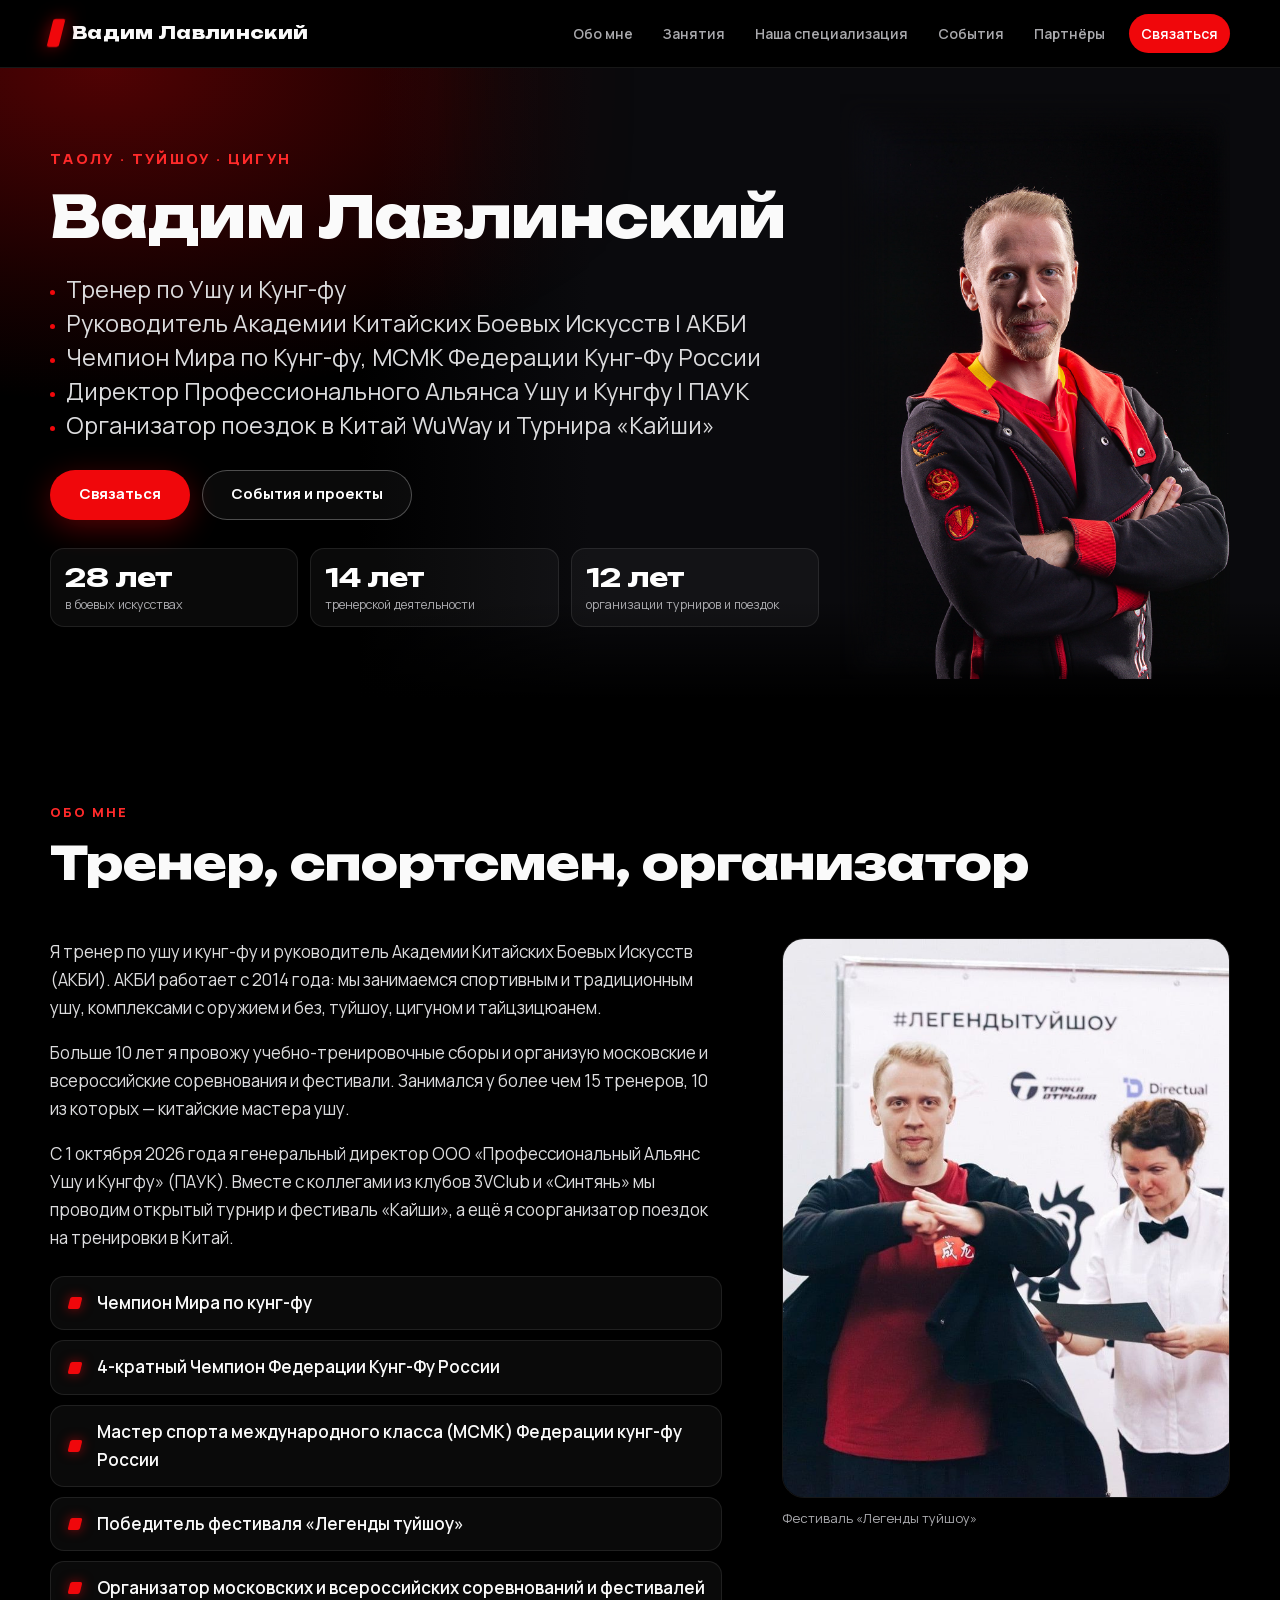
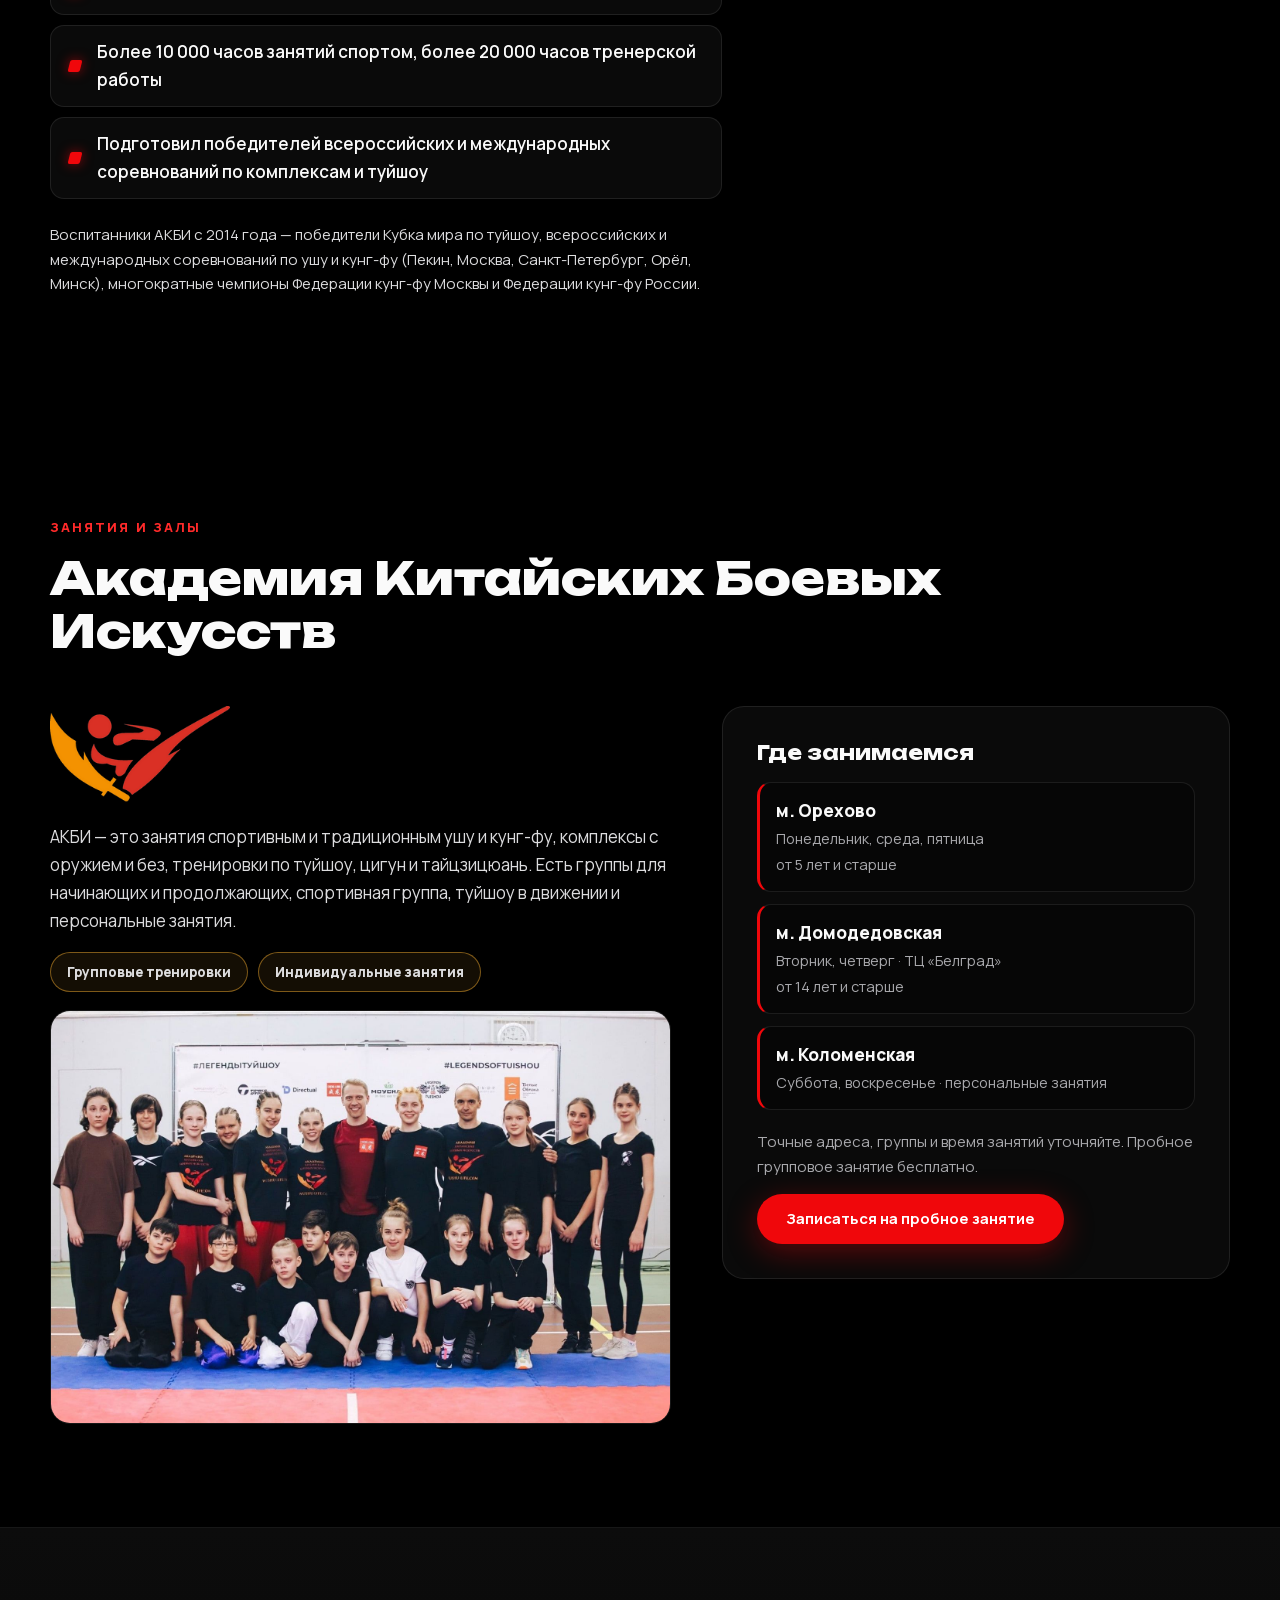
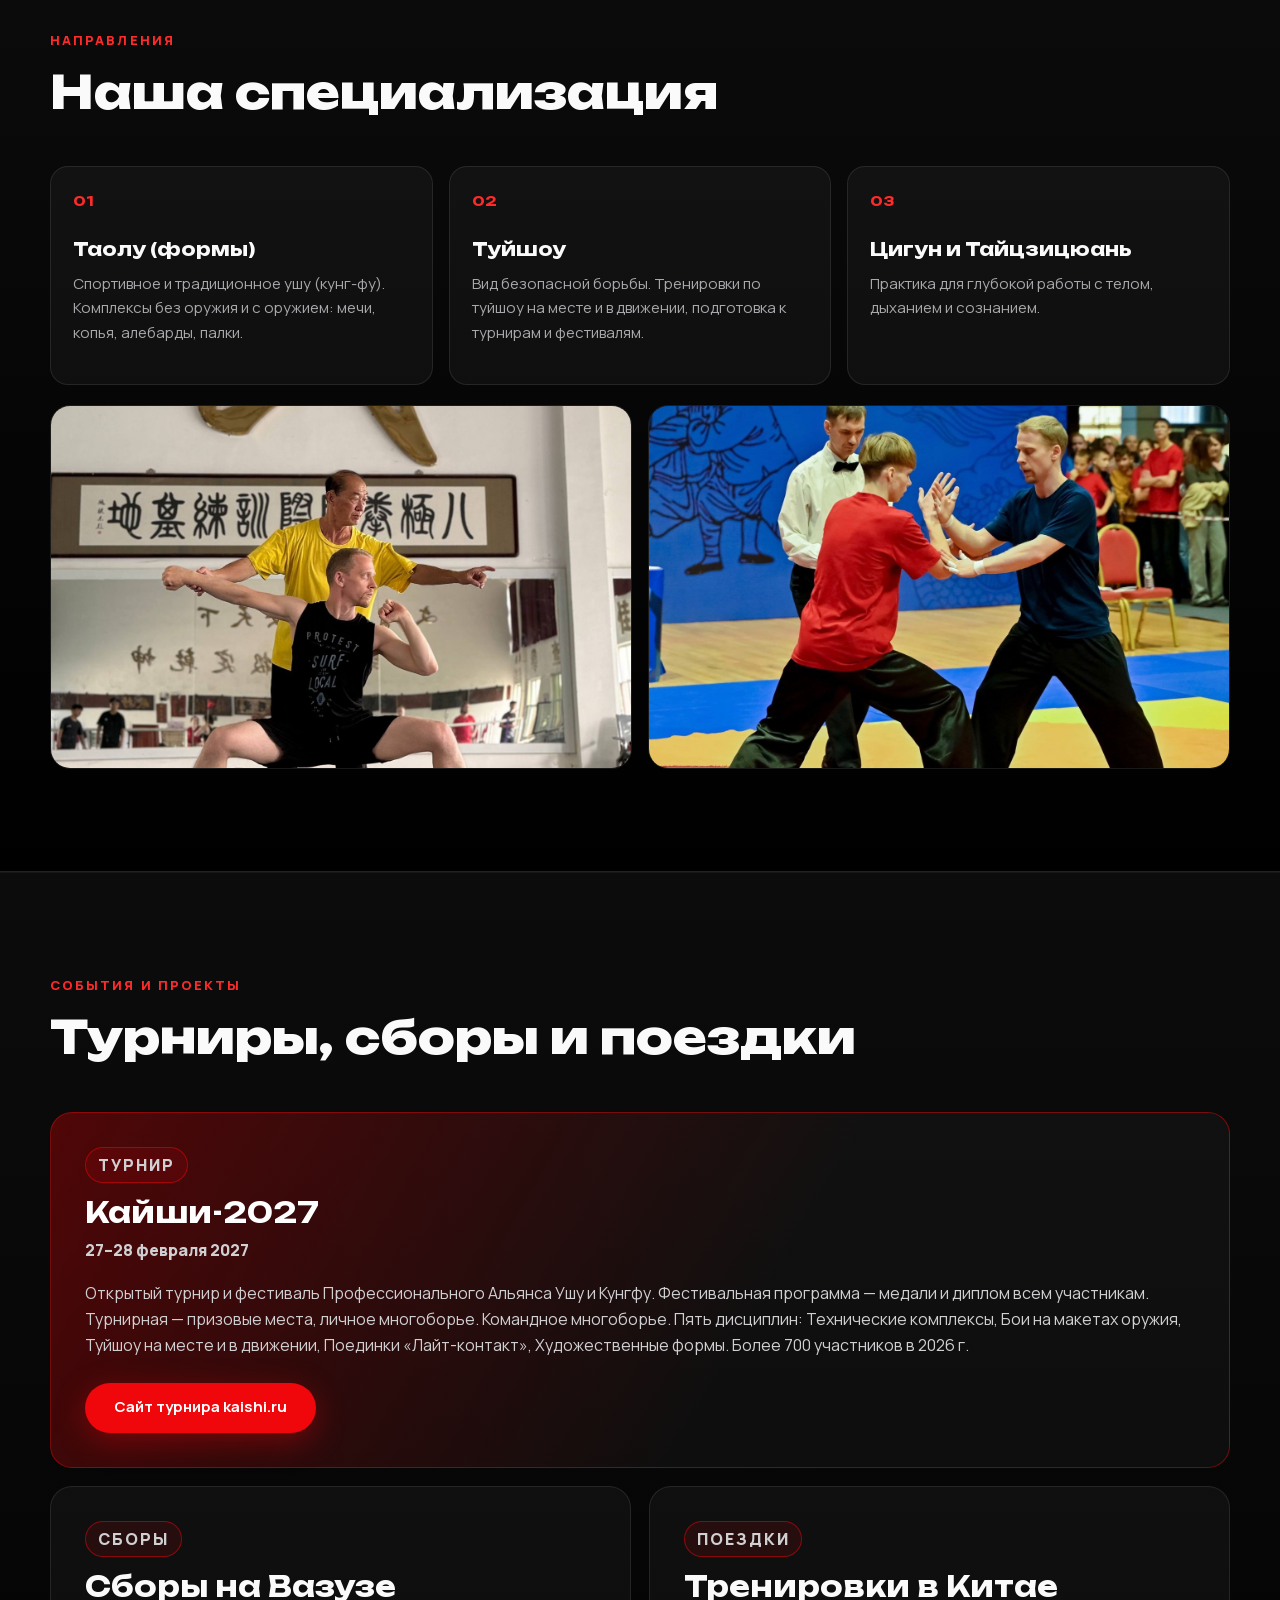
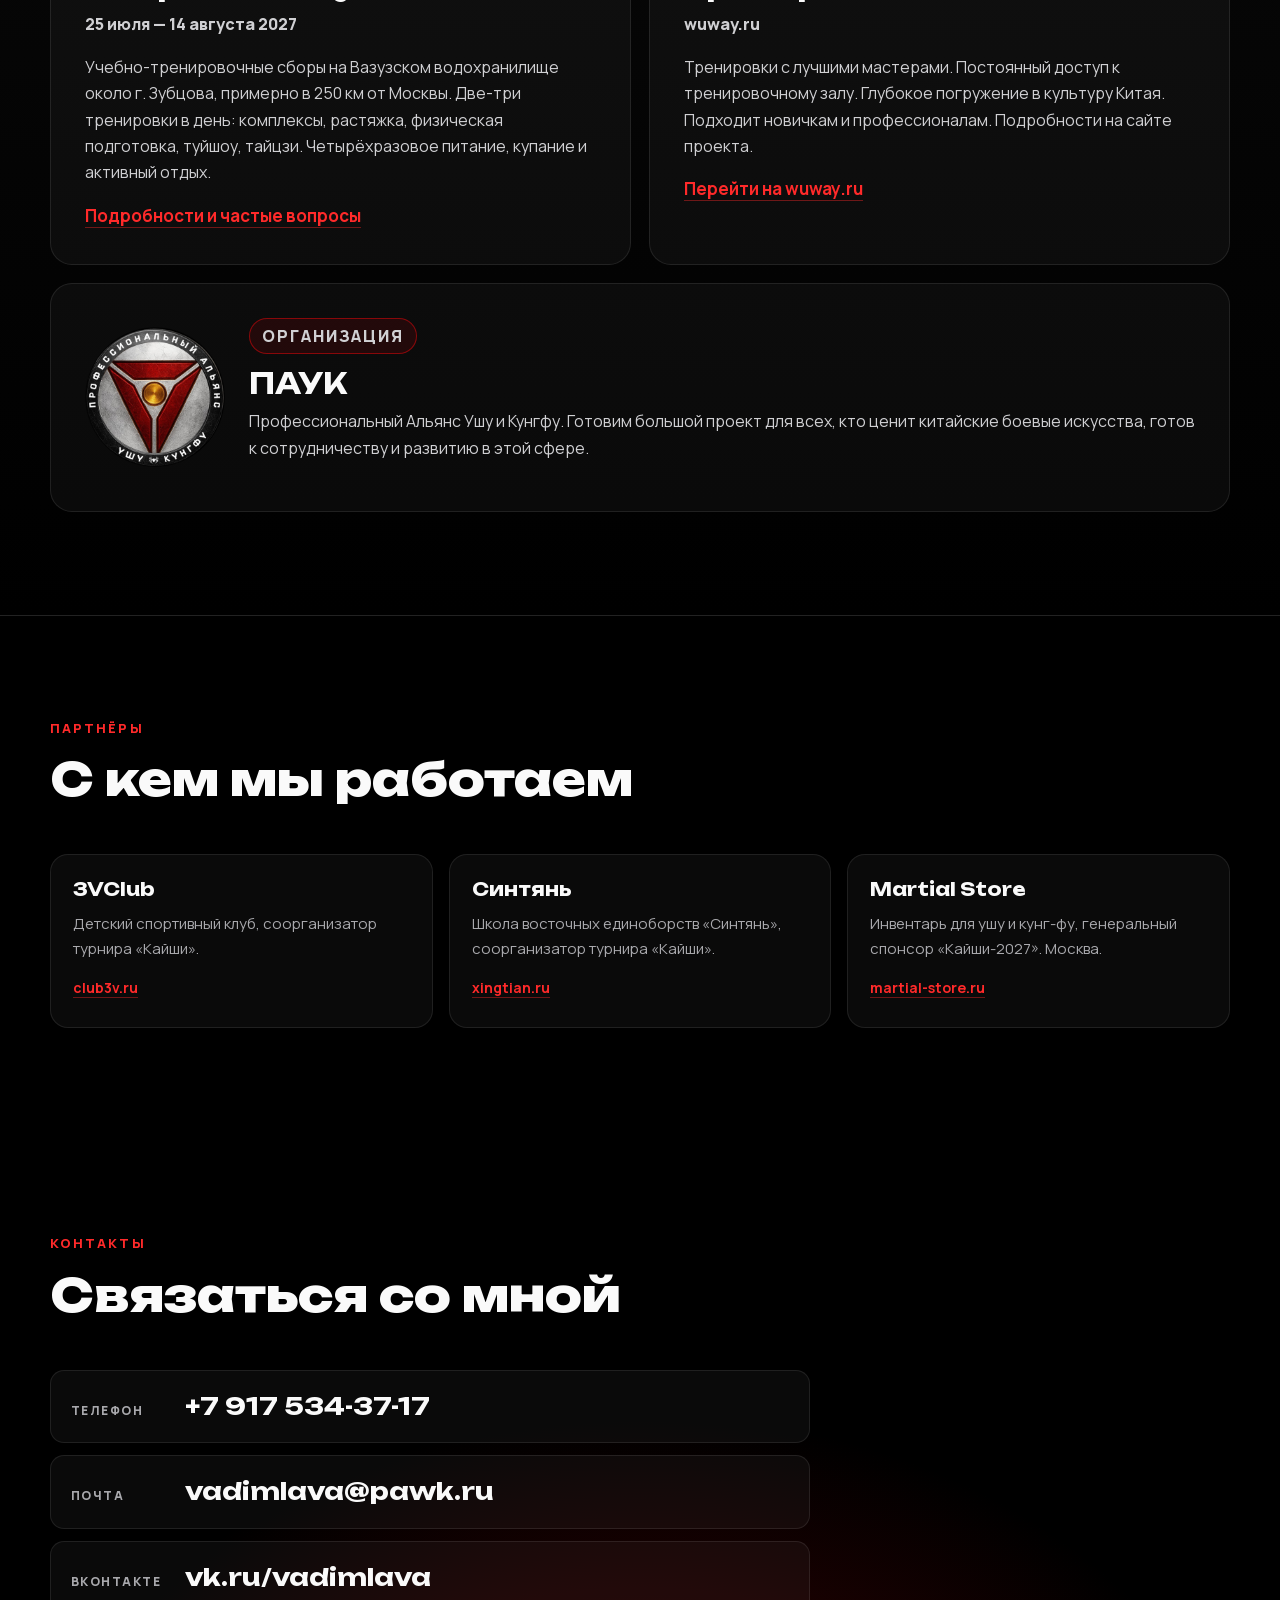
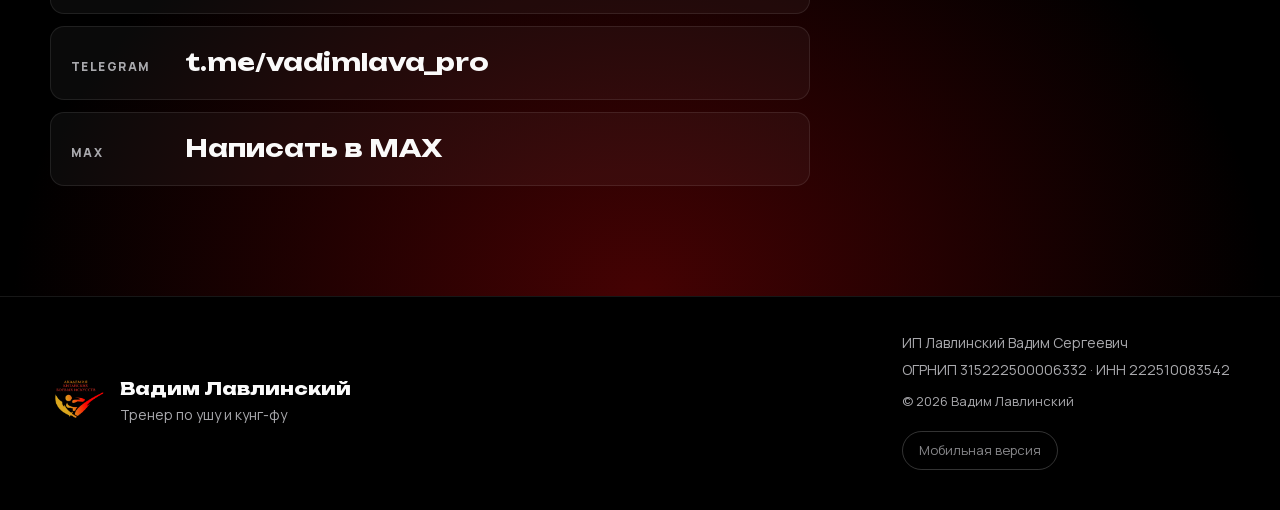
==== commit 84df6d97: "/1: залы, бейджи и блок «Наша специализация» Возраст в карточках залов, новые овалы про занятия, уто" ====
--- a/1/index.html
+++ b/1/index.html
@@ -62,8 +62,8 @@
     </a>
     <nav class="nav" id="nav" aria-label="Основное меню">
       <a href="#about">Обо мне</a>
-      <a href="#directions">Направления</a>
       <a href="#classes">Занятия</a>
+      <a href="#directions">Наша специализация</a>
       <a href="#events">События</a>
       <a href="#partners">Партнёры</a>
       <a href="#contacts" class="nav__cta">Связаться</a>
@@ -140,48 +140,6 @@
   </div>
 </section>
 
-<!-- ===================== НАПРАВЛЕНИЯ ===================== -->
-<section class="section section--alt" id="directions">
-  <div class="container">
-    <header class="section__head reveal">
-      <p class="eyebrow">Направления</p>
-      <h2>Чем я занимаюсь</h2>
-    </header>
-    <div class="cards cards--5">
-      <article class="card reveal">
-        <span class="card__num">01</span>
-        <h3>Ушу</h3>
-        <p>Спортивное и традиционное ушу. Комплексы без оружия и с оружием: мечи, копья, алебарды, палки.</p>
-      </article>
-      <article class="card reveal">
-        <span class="card__num">02</span>
-        <h3>Кунг-фу</h3>
-        <p>Индивидуальная и групповая работа над техникой, общая и специальная физическая подготовка, подготовка к выступлениям и соревнованиям.</p>
-      </article>
-      <article class="card reveal">
-        <span class="card__num">03</span>
-        <h3>Туйшоу</h3>
-        <p>Вид безопасной борьбы. Тренировки по туйшоу на месте и в движении, подготовка к турнирам и фестивалям.</p>
-      </article>
-      <article class="card reveal">
-        <span class="card__num">04</span>
-        <h3>Цигун</h3>
-        <p>Практика для психологической подготовки и глубокой работы с телом.</p>
-      </article>
-      <article class="card reveal">
-        <span class="card__num">05</span>
-        <h3>Тайцзицюань</h3>
-        <p>Практика тайцзицюань: глубокая работа с телом, которая дополняет спортивную подготовку.</p>
-      </article>
-    </div>
-    <div class="gallery reveal">
-      <figure><img src="/images/photo-practice.jpg" width="1400" height="1400" alt="Парная практика туйшоу в зале" loading="lazy"></figure>
-      <figure><img src="/images/photo-competition.jpg" width="1400" height="1400" alt="Поединок туйшоу на соревнованиях" loading="lazy"></figure>
-      <!-- ЗАГЛУШКА: фото со старого сайта wushu-life.tb.ru, подписи нейтральные. Заменить на актуальные при наличии. -->
-    </div>
-  </div>
-</section>
-
 <!-- ===================== ЗАНЯТИЯ И ЗАЛЫ ===================== -->
 <section class="section" id="classes">
   <div class="container">
@@ -193,7 +151,10 @@
       <div class="academy__intro">
         <img class="academy__logo" src="/images/logo-akbi.png" width="239" height="128" alt="Логотип АКБИ — Академия Китайских Боевых Искусств" loading="lazy">
         <p>АКБИ — это занятия спортивным и традиционным ушу и кунг-фу, комплексы с оружием и без, тренировки по туйшоу, цигун и тайцзицюань. Есть группы для начинающих и продолжающих, спортивная группа, туйшоу в движении и персональные занятия.</p>
-        <p class="badge badge--warn">Расписание и стоимость уточняйте у тренера</p>
+        <div class="badge-row">
+          <p class="badge badge--warn">Групповые тренировки</p>
+          <p class="badge badge--warn">Индивидуальные занятия</p>
+        </div>
         <!-- ЗАГЛУШКА: актуальное расписание и цены. Старый сайт wushu-life.tb.ru содержит такие данные (дни и время групп, цены: туйшоу для взрослых 8000 ₽,
              ушу для детей и подростков 5100 ₽, персональные занятия 10000 ₽ — период оплаты на сайте не указан), но они не подтверждены, поэтому на странице их нет.
              Ориентир по времени со старого сайта: начинающие Пн, Пт 16:30–17:30; продолжающие Пн, Ср, Пт 16:30–17:30; спортивная группа Пн, Ср, Пт 17:30–20:00;
@@ -210,21 +171,55 @@
           <li class="hall">
             <span class="hall__metro">м. Орехово</span>
             <span class="hall__days">Понедельник, среда, пятница</span>
+            <span class="hall__days">от 5 лет и старше</span>
           </li>
           <li class="hall">
             <span class="hall__metro">м. Домодедовская</span>
             <span class="hall__days">Вторник, четверг · ТЦ «Белград»</span>
+            <span class="hall__days">от 14 лет и старше</span>
           </li>
           <li class="hall">
             <span class="hall__metro">м. Коломенская</span>
             <span class="hall__days">Суббота, воскресенье · персональные занятия</span>
           </li>
         </ul>
-        <p class="note">Точные адреса, группы и время занятий уточняйте у тренера: расписание обновляется.</p>
+        <p class="note">Точные адреса, группы и время занятий уточняйте. Пробное групповое занятие бесплатно.</p>
         <!-- ЗАГЛУШКА: дни и метро взяты со старого сайта wushu-life.tb.ru, точные адреса залов не указывались. Подтвердить актуальность. -->
         <a class="btn btn--primary" href="#contacts">Записаться на пробное занятие</a>
         <!-- ЗАГЛУШКА: наличие и условия пробного занятия не подтверждены. Если пробного нет, заменить текст кнопки на «Узнать о записи». -->
       </div>
+    </div>
+  </div>
+</section>
+
+<!-- ===================== НАПРАВЛЕНИЯ ===================== -->
+<section class="section section--alt" id="directions">
+  <div class="container">
+    <header class="section__head reveal">
+      <p class="eyebrow">Направления</p>
+      <h2>Наша специализация</h2>
+    </header>
+    <div class="cards cards--3">
+      <article class="card reveal">
+        <span class="card__num">01</span>
+        <h3>Таолу (формы)</h3>
+        <p>Спортивное и традиционное ушу (кунг-фу). Комплексы без оружия и с оружием: мечи, копья, алебарды, палки.</p>
+      </article>
+      <article class="card reveal">
+        <span class="card__num">02</span>
+        <h3>Туйшоу</h3>
+        <p>Вид безопасной борьбы. Тренировки по туйшоу на месте и в движении, подготовка к турнирам и фестивалям.</p>
+      </article>
+      <article class="card reveal">
+        <span class="card__num">03</span>
+        <h3>Цигун и Тайцзицюань</h3>
+        <p>Практика для глубокой работы с телом, дыханием и сознанием.</p>
+      </article>
+    </div>
+    <div class="gallery reveal">
+      <figure><img src="/images/photo-practice.jpg" width="1400" height="1400" alt="Парная практика туйшоу в зале" loading="lazy"></figure>
+      <figure><img src="/images/photo-competition.jpg" width="1400" height="1400" alt="Поединок туйшоу на соревнованиях" loading="lazy"></figure>
+      <!-- ЗАГЛУШКА: фото со старого сайта wushu-life.tb.ru, подписи нейтральные. Заменить на актуальные при наличии. -->
     </div>
   </div>
 </section>
--- a/css/page-1.css
+++ b/css/page-1.css
@@ -242,3 +242,14 @@
 @media (max-width: 900px) {
   .page-1 .cards--3 { grid-template-columns: 1fr; }
 }
+
+/* Два овальных бейджа в блоке АКБИ: перенос на узком экране. */
+.page-1 .badge-row {
+  display: flex;
+  flex-wrap: wrap;
+  align-items: center;
+  gap: 8px 10px;
+  margin: 6px 0 18px;
+}
+.page-1 .badge-row .badge { margin: 0; }
+
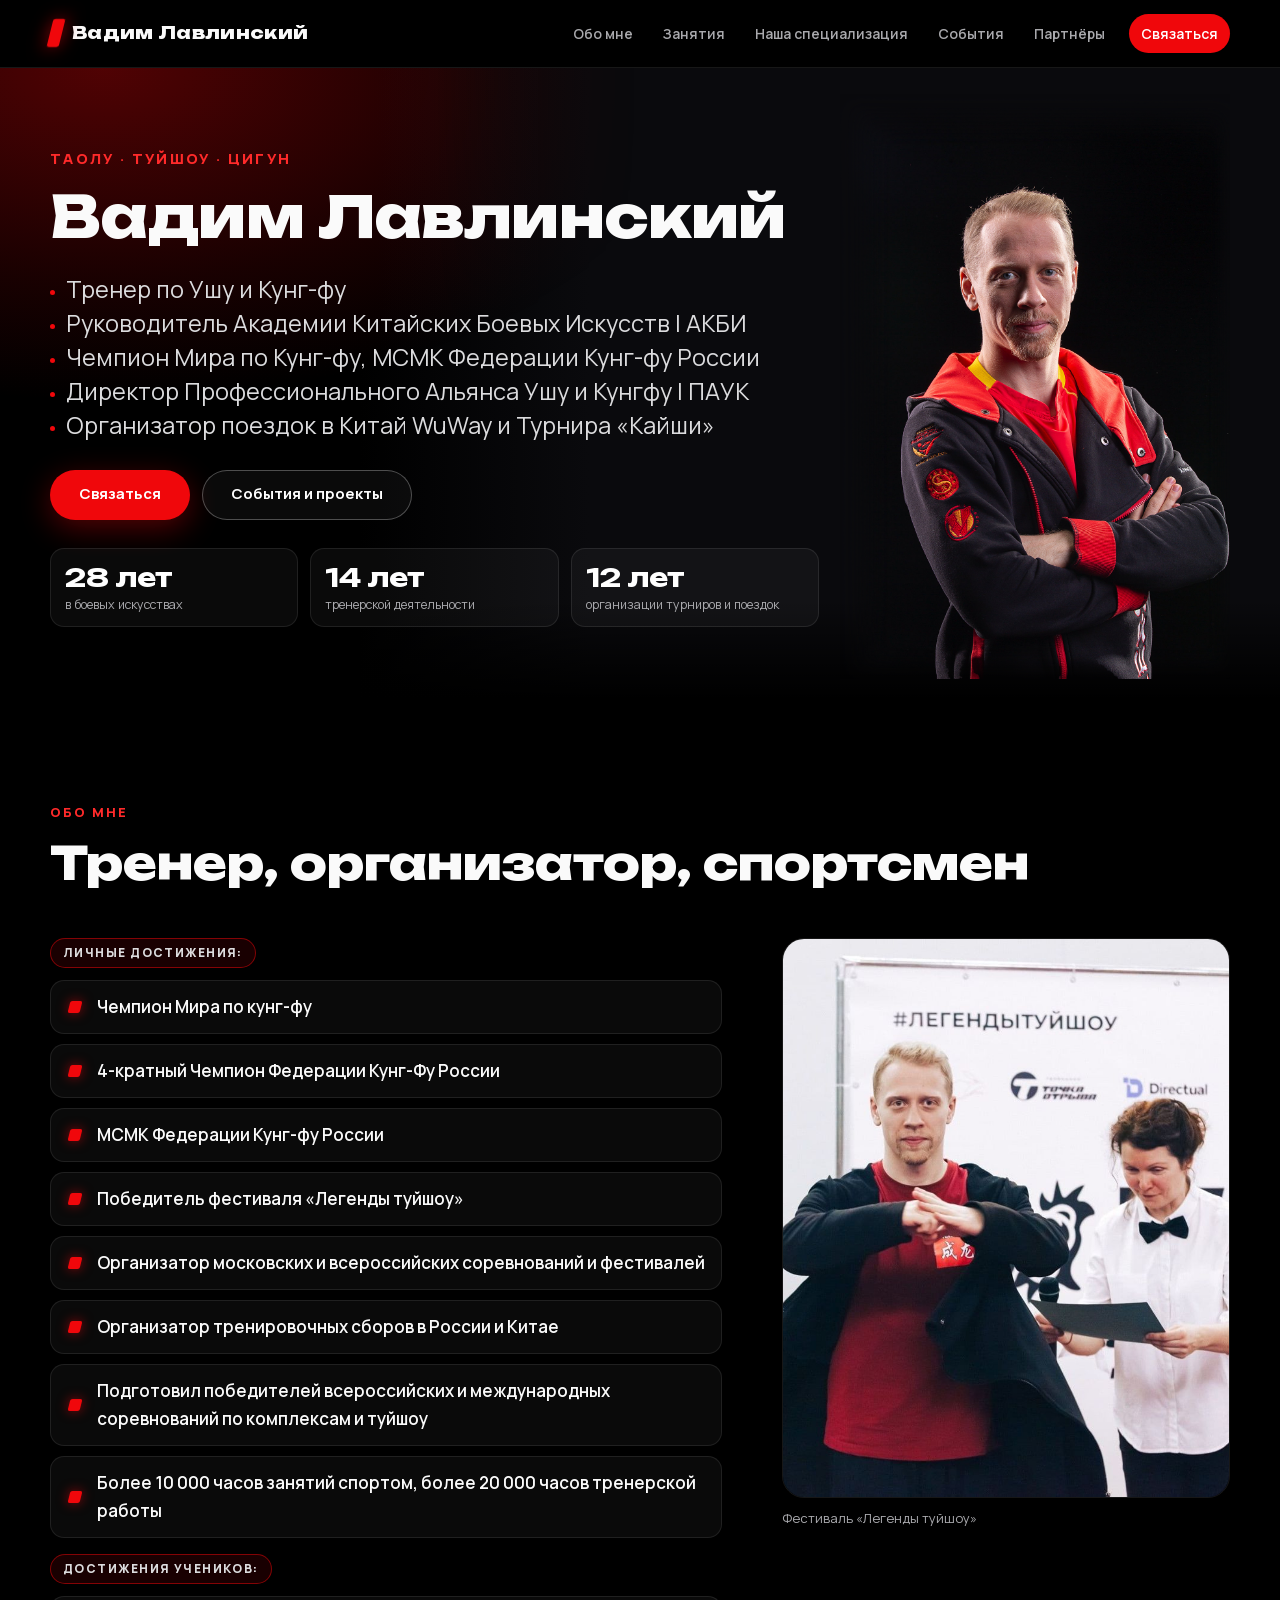
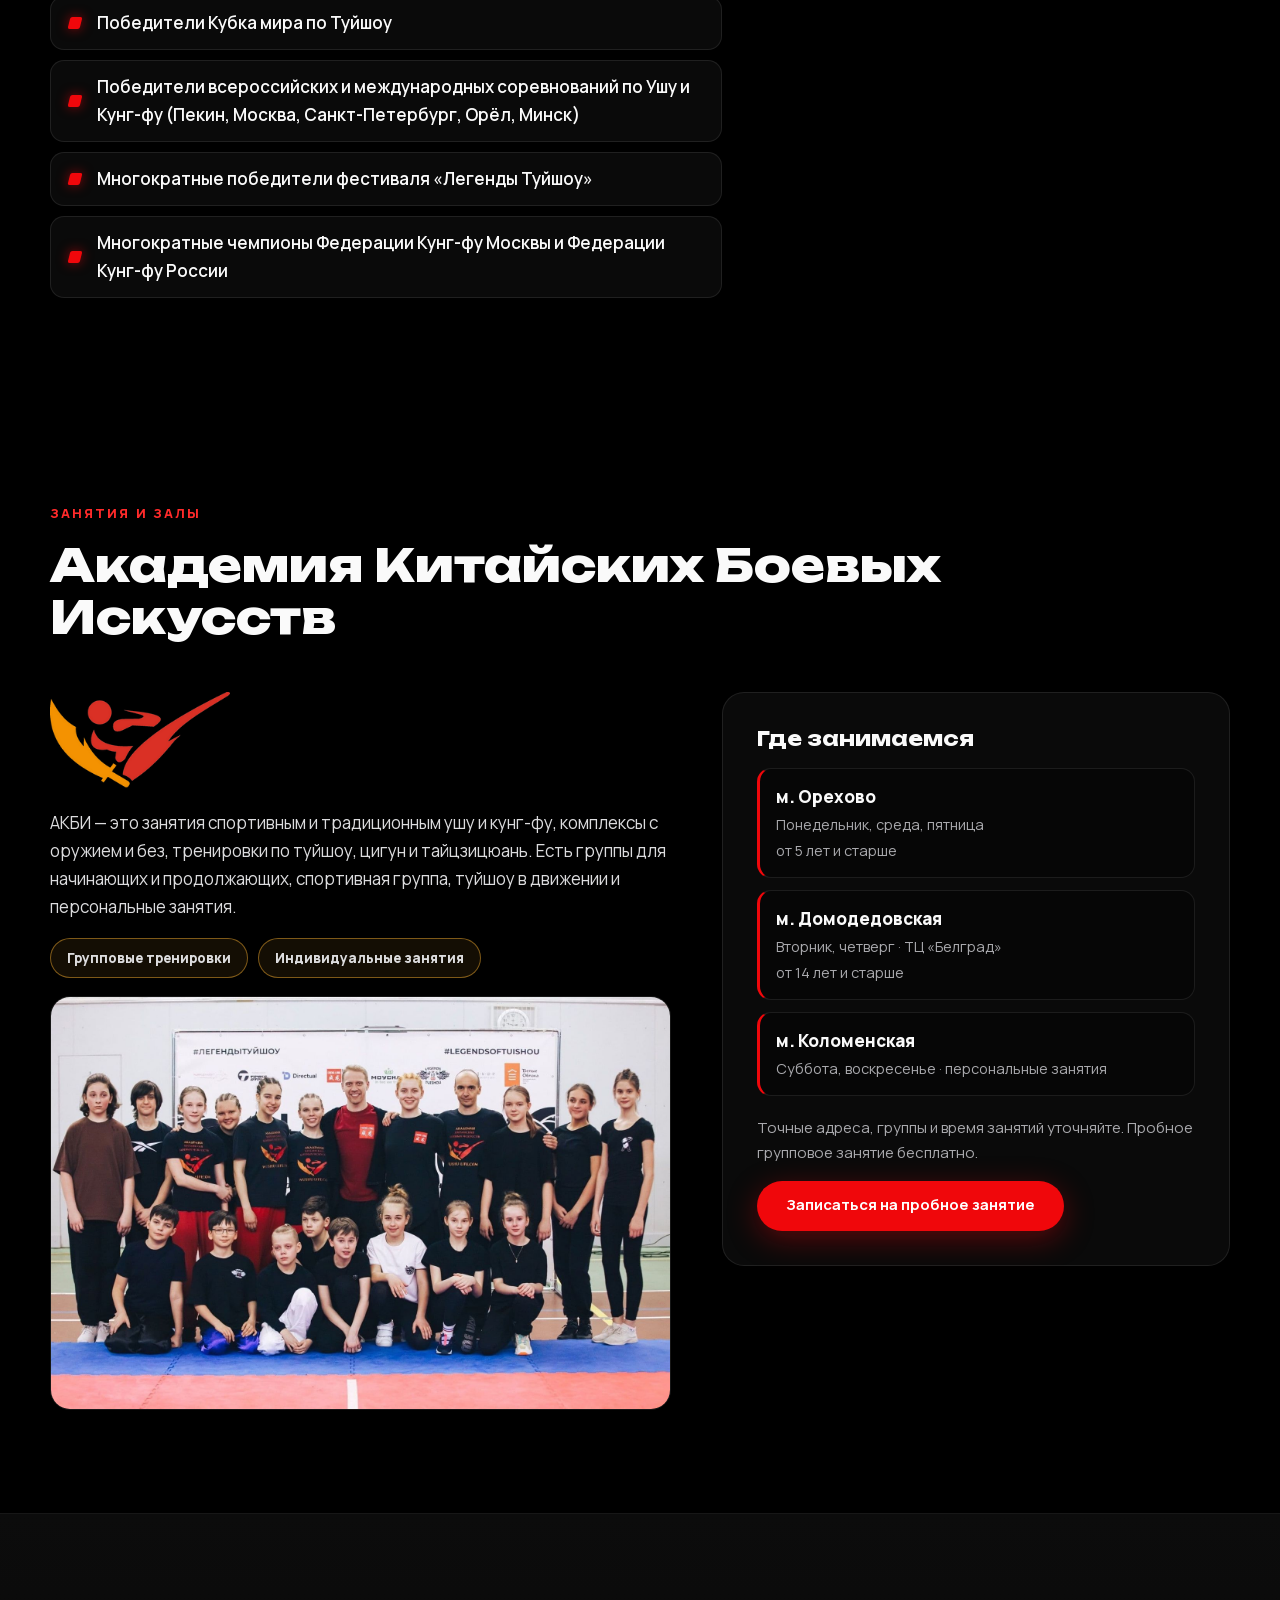
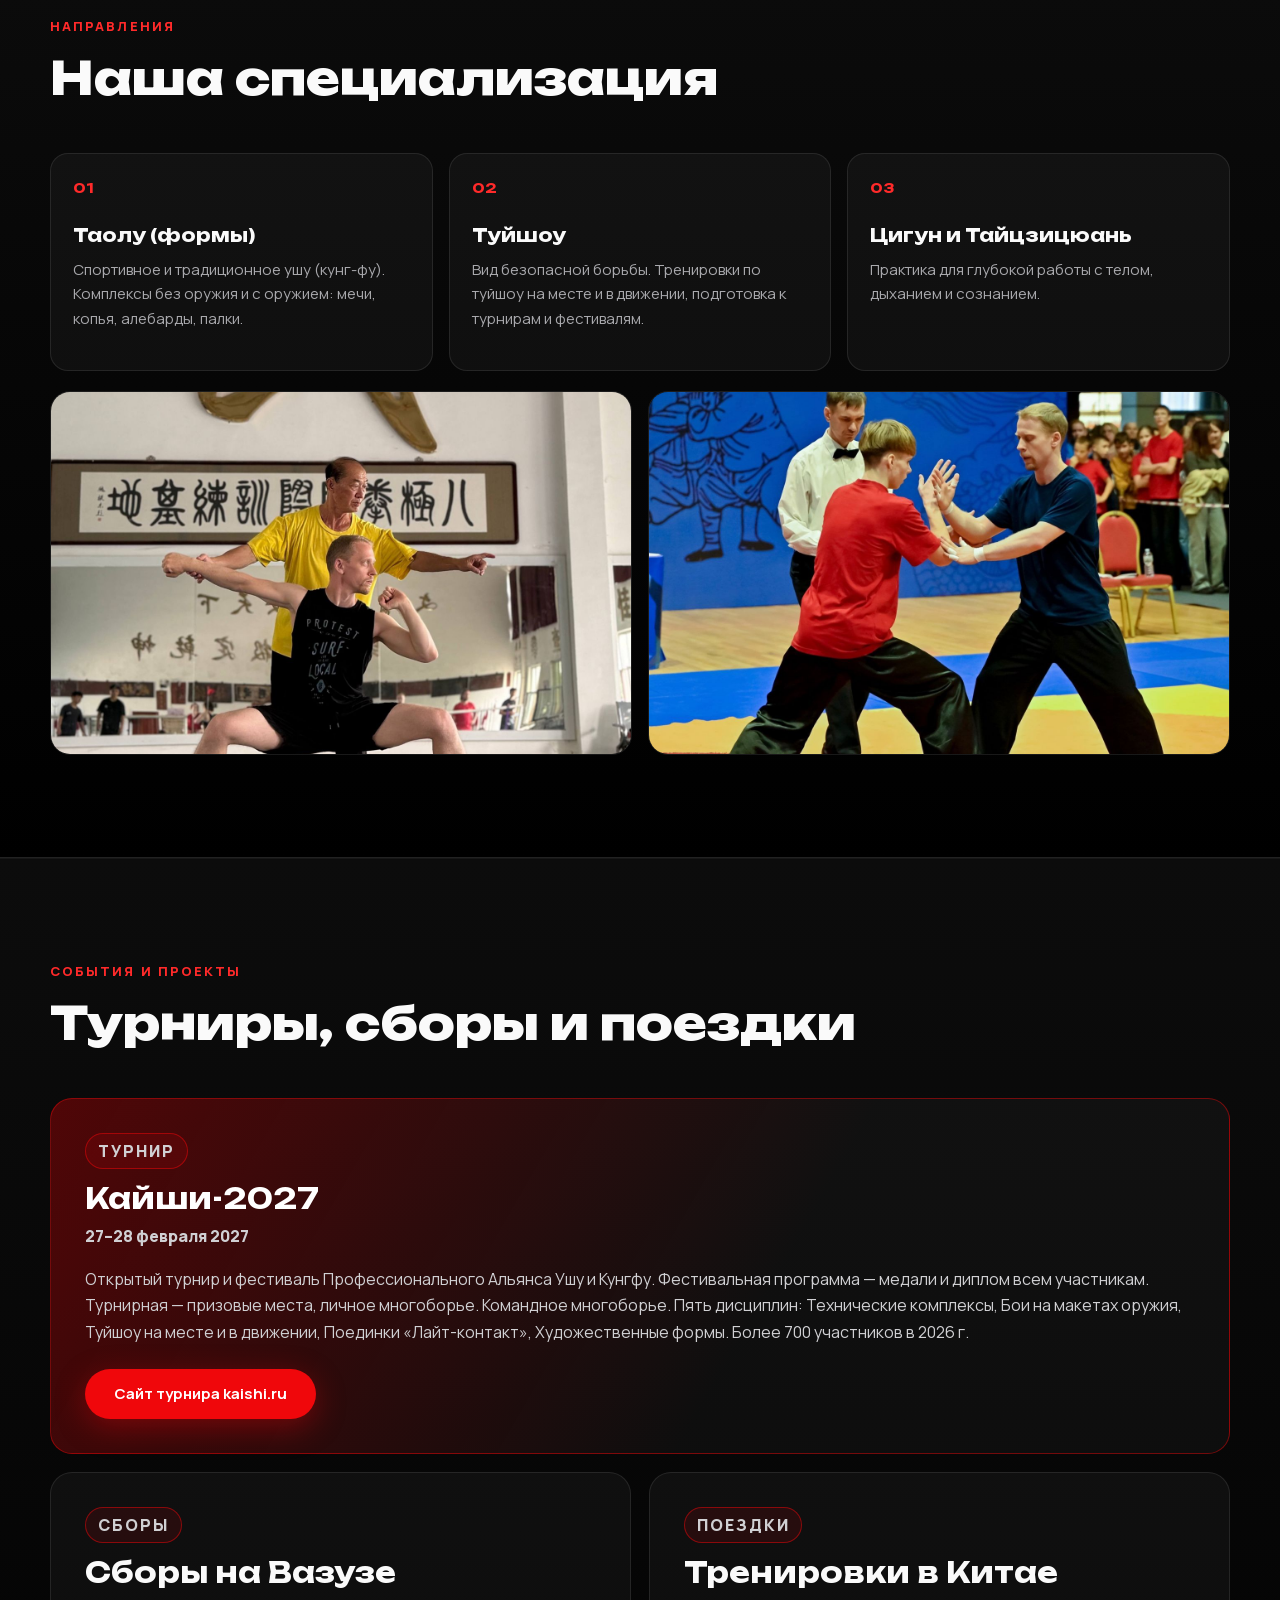
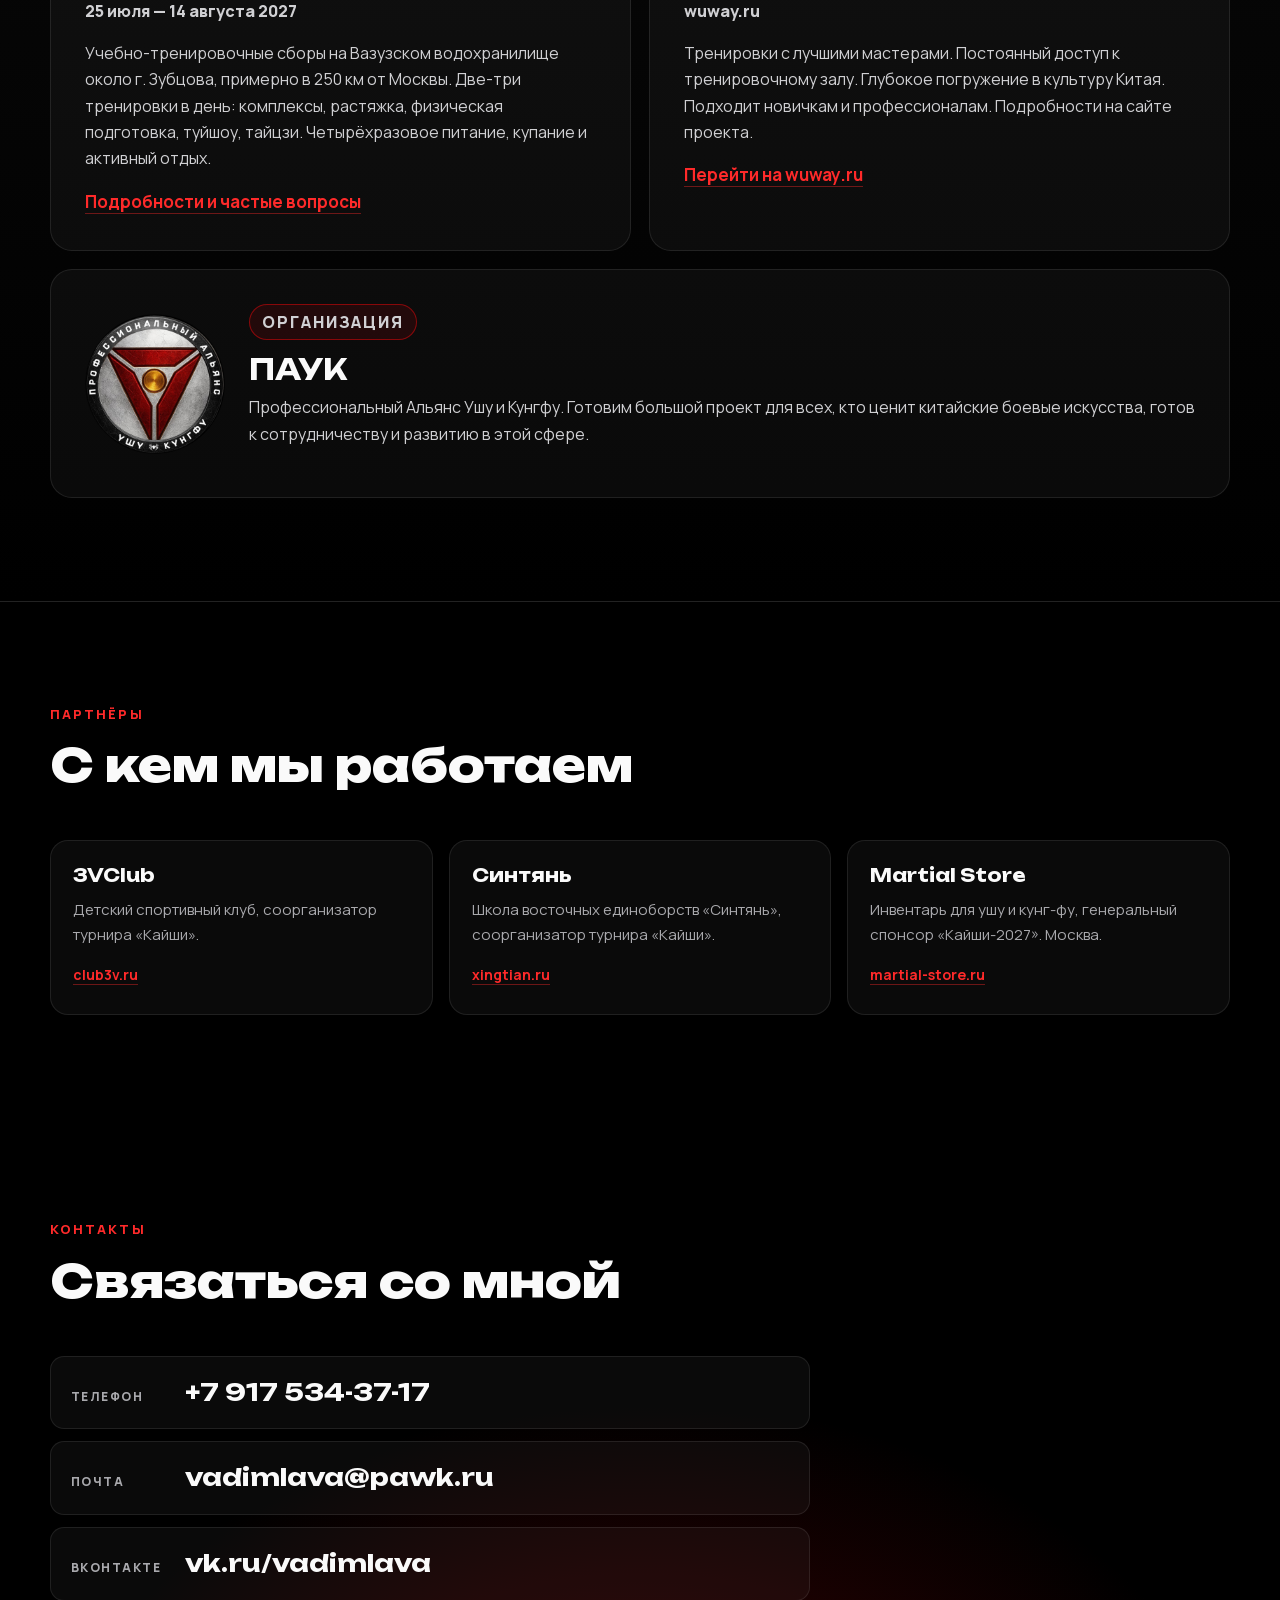
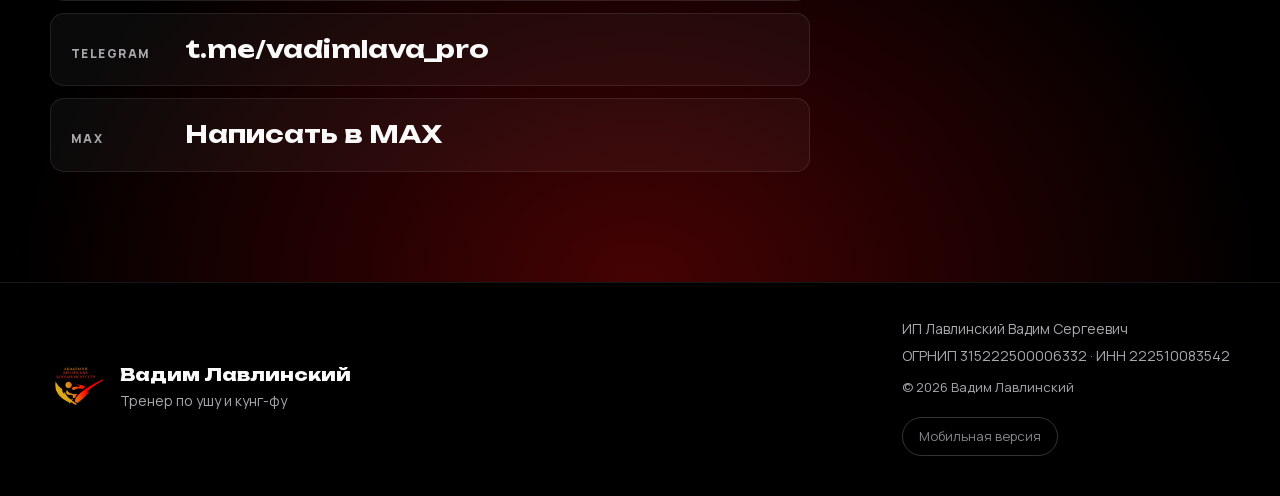
==== commit fb089e00: "/1: порядок ролей, МСМК и список достижений Заголовок «Тренер, организатор, спортсмен», краткая форм" ====
--- a/1/index.html
+++ b/1/index.html
@@ -84,10 +84,10 @@
       <h1>Вадим Лавлинский</h1>
       <p class="hero__lead hero__lead--desk"><span>Тренер по Ушу и Кунг-фу</span><br>
       <span>Руководитель Академии Китайских Боевых Искусств | АКБИ</span><br>
-      <span>Чемпион Мира по Кунг-фу, МСМК Федерации Кунг-Фу России</span><br>
+      <span>Чемпион Мира по Кунг-фу, МСМК Федерации Кунг-фу России</span><br>
       <span>Директор Профессионального Альянса Ушу и Кунгфу | ПАУК</span><br>
       <span>Организатор поездок в Китай WuWay и Турнира «Кайши»</span></p>
-      <p class="hero__lead hero__lead--phone"><span>Тренер по Ушу и Кунг-фу</span><span>Чемпион Мира по Кунг-фу</span><span>МСМК Федерации Кунг-Фу России</span><span>Академия Китайских Боевых Искусств</span><span>Профессиональный Альянс Ушу и Кунгфу</span><span>Поездки в Китай WuWay, Турнир «Кайши»</span></p>
+      <p class="hero__lead hero__lead--phone"><span>Тренер по Ушу и Кунг-фу</span><span>Чемпион Мира по Кунг-фу</span><span>МСМК Федерации Кунг-фу России</span><span>Академия Китайских Боевых Искусств</span><span>Профессиональный Альянс Ушу и Кунгфу</span><span>Поездки в Китай WuWay, Турнир «Кайши»</span></p>
       <div class="hero__actions">
         <a class="btn btn--primary" href="#contacts">Связаться</a>
         <a class="btn btn--ghost" href="#events">События и проекты</a>
@@ -109,27 +109,30 @@
   <div class="container">
     <header class="section__head reveal">
       <p class="eyebrow">Обо мне</p>
-      <h2>Тренер, спортсмен, организатор</h2>
+      <h2>Тренер, организатор, спортсмен</h2>
     </header>
     <div class="about reveal">
       <div class="about__text">
-        <!-- ЗАГЛУШКА: формулировка «руководитель АКБИ». В брифе было «основатель» — подтвердить у Вадима и при необходимости заменить. -->
-        <p>Я тренер по ушу и кунг-фу и руководитель Академии Китайских Боевых Искусств (АКБИ). АКБИ работает с 2014 года: мы занимаемся спортивным и традиционным ушу, комплексами с оружием и без, туйшоу, цигуном и тайцзицюанем.</p>
-        <p>Больше 10 лет я провожу учебно-тренировочные сборы и организую московские и всероссийские соревнования и фестивали. Занимался у более чем 15 тренеров, 10 из которых — китайские мастера ушу.</p>
-        <p>С 1 октября 2026 года я генеральный директор ООО «Профессиональный Альянс Ушу и Кунгфу» (ПАУК). Вместе с коллегами из клубов 3VClub и «Синтянь» мы проводим открытый турнир и фестиваль «Кайши», а ещё я соорганизатор поездок на тренировки в Китай.</p>
-        <ul class="achievements">
-          <li>Чемпион Мира по кунг-фу</li>
-          <li>4-кратный Чемпион Федерации Кунг-Фу России</li>
-          <li>Мастер спорта международного класса (МСМК) Федерации кунг-фу России</li>
-          <li>Победитель фестиваля «Легенды туйшоу»</li>
-          <li>Организатор московских и всероссийских соревнований и фестивалей</li>
-          <li>Более 10&nbsp;000 часов занятий спортом, более 20&nbsp;000 часов тренерской работы</li>
-          <li>Подготовил победителей всероссийских и международных соревнований по комплексам и туйшоу</li>
-        </ul>
-        <!-- ЗАГЛУШКА / ПРОВЕРИТЬ: в брифе Вадим назван «победителем Кубка мира по туйшоу». В источниках (china548.com/acma, wushu-life /vazuza)
-             Кубок мира по туйшоу выиграли воспитанники АКБИ и Дарья Лавлинская, а у Вадима указан «победитель фестиваля Легенды туйшоу».
-             Поэтому на странице написано про воспитанников. Если Вадим лично победитель Кубка мира, добавить пункт в список выше. -->
-        <p class="note">Воспитанники АКБИ с 2014 года — победители Кубка мира по туйшоу, всероссийских и международных соревнований по ушу и кунг-фу (Пекин, Москва, Санкт-Петербург, Орёл, Минск), многократные чемпионы Федерации кунг-фу Москвы и Федерации кунг-фу России.</p>
+        <div class="achievements">
+          <p class="event__tag">Личные достижения:</p>
+          <ul>
+            <li>Чемпион Мира по кунг-фу</li>
+            <li>4-кратный Чемпион Федерации Кунг-Фу России</li>
+            <li>МСМК Федерации Кунг-фу России</li>
+            <li>Победитель фестиваля «Легенды туйшоу»</li>
+            <li>Организатор московских и всероссийских соревнований и фестивалей</li>
+            <li>Организатор тренировочных сборов в России и Китае</li>
+            <li>Подготовил победителей всероссийских и международных соревнований по комплексам и туйшоу</li>
+            <li>Более 10&nbsp;000 часов занятий спортом, более 20&nbsp;000 часов тренерской работы</li>
+          </ul>
+          <p class="event__tag">Достижения учеников:</p>
+          <ul>
+            <li>Победители Кубка мира по Туйшоу</li>
+            <li>Победители всероссийских и международных соревнований по Ушу и Кунг-фу (Пекин, Москва, Санкт-Петербург, Орёл, Минск)</li>
+            <li>Многократные победители фестиваля «Легенды Туйшоу»</li>
+            <li>Многократные чемпионы Федерации Кунг-фу Москвы и Федерации Кунг-фу России</li>
+          </ul>
+        </div>
       </div>
       <figure class="about__photo">
         <img src="/images/photo-legends-tuishou.jpg" width="1400" height="933" alt="Выступление на фестивале «Легенды туйшоу»" loading="lazy">
--- a/css/page-1.css
+++ b/css/page-1.css
@@ -253,3 +253,24 @@
 }
 .page-1 .badge-row .badge { margin: 0; }
 
+/* Овалы «Личные достижения» / «Достижения учеников» — как теги «Сборы» и «Поездки». */
+.page-1 .about__text .achievements {
+  margin: 0;
+  display: grid;
+  gap: 10px;
+}
+.page-1 .about__text .achievements .event__tag {
+  margin: 6px 0 2px;
+  justify-self: start;
+}
+.page-1 .about__text .achievements .event__tag:first-child {
+  margin-top: 0;
+}
+.page-1 .about__text .achievements ul {
+  display: grid;
+  gap: 10px;
+  margin: 0;
+  padding: 0;
+  list-style: none;
+}
+
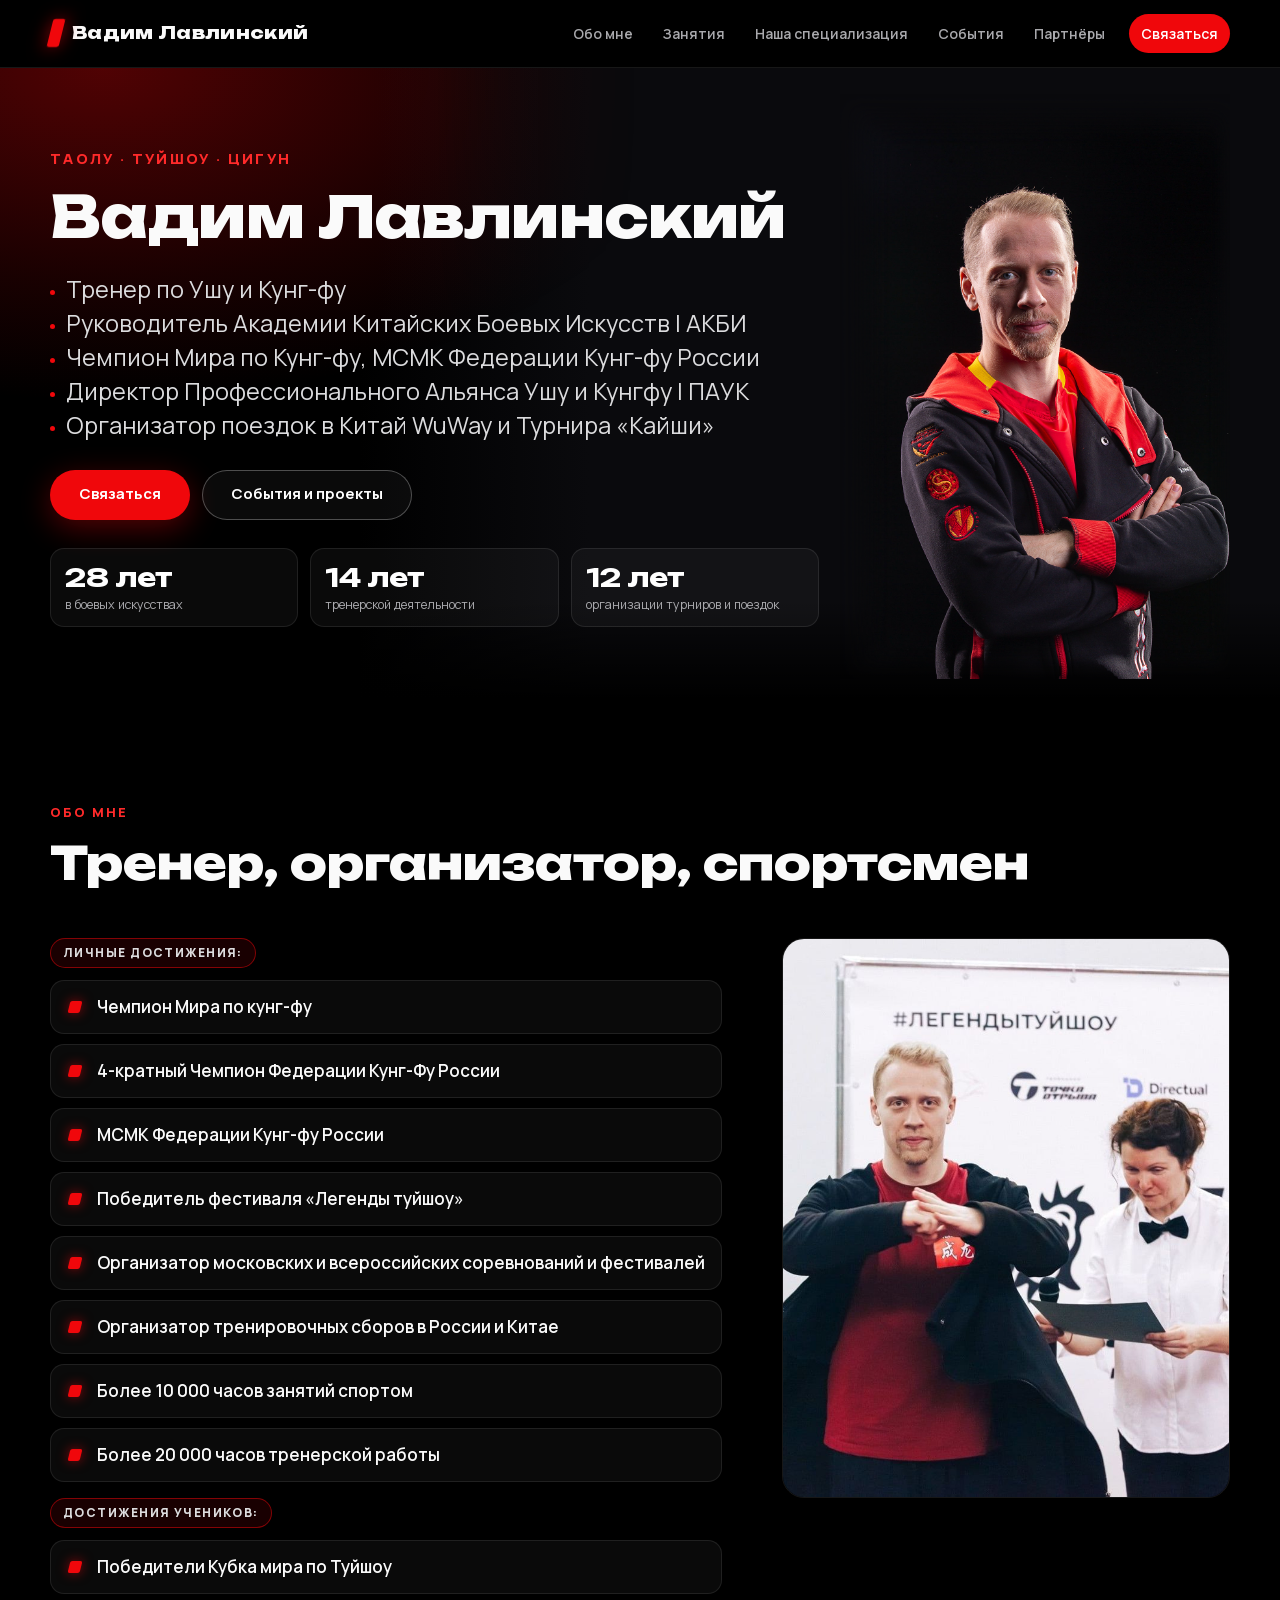
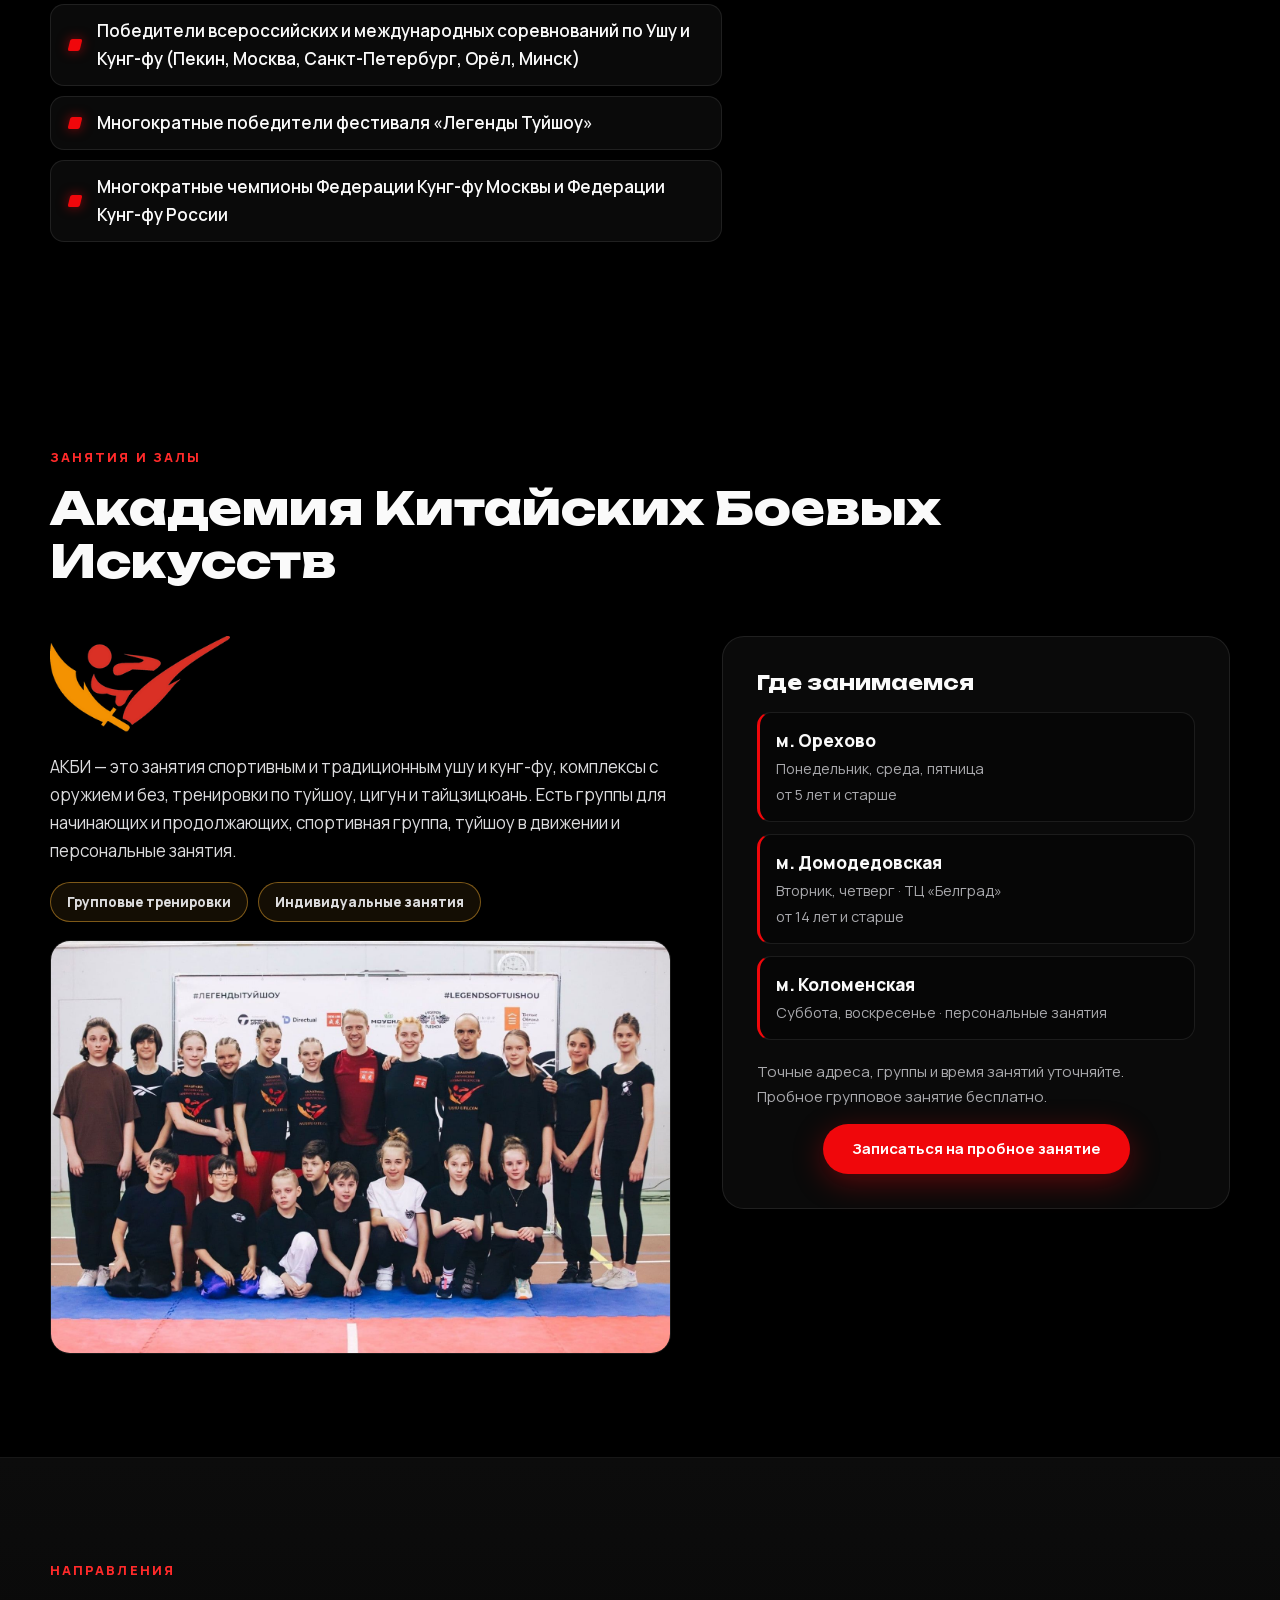
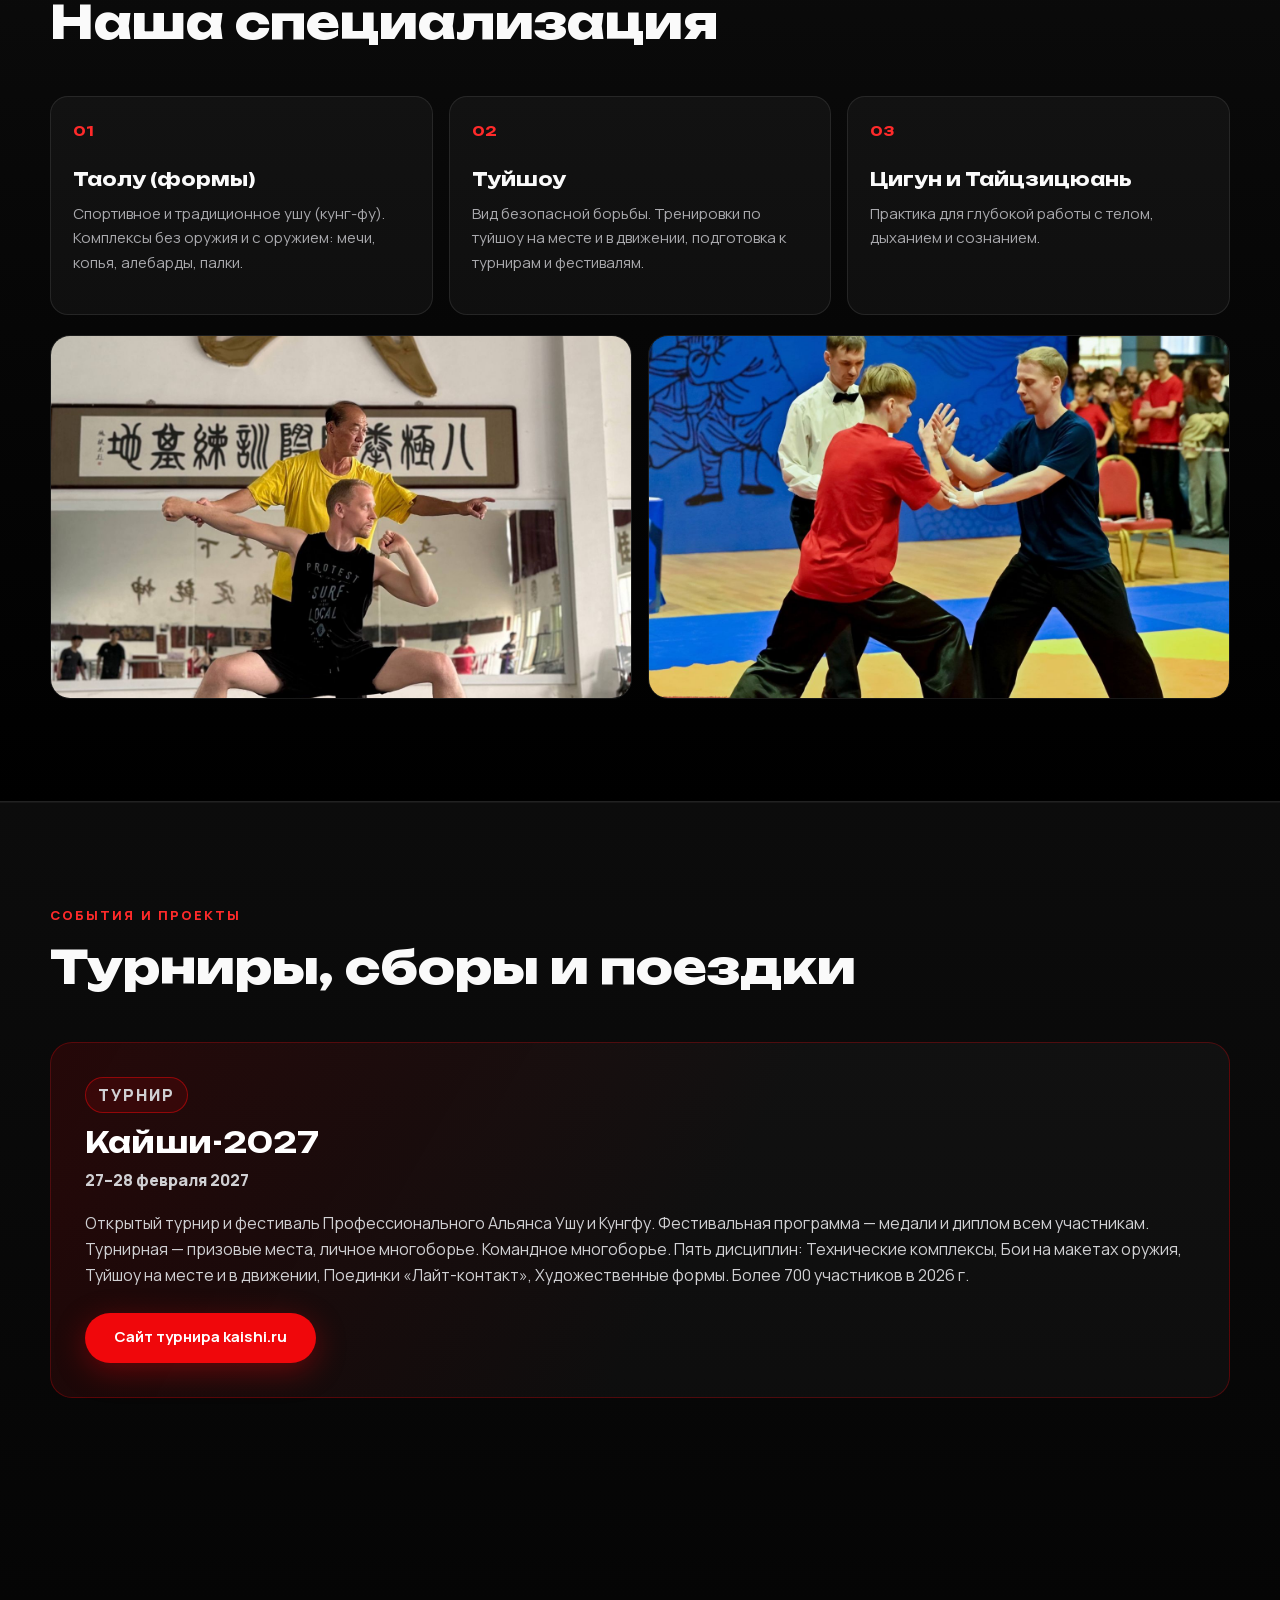
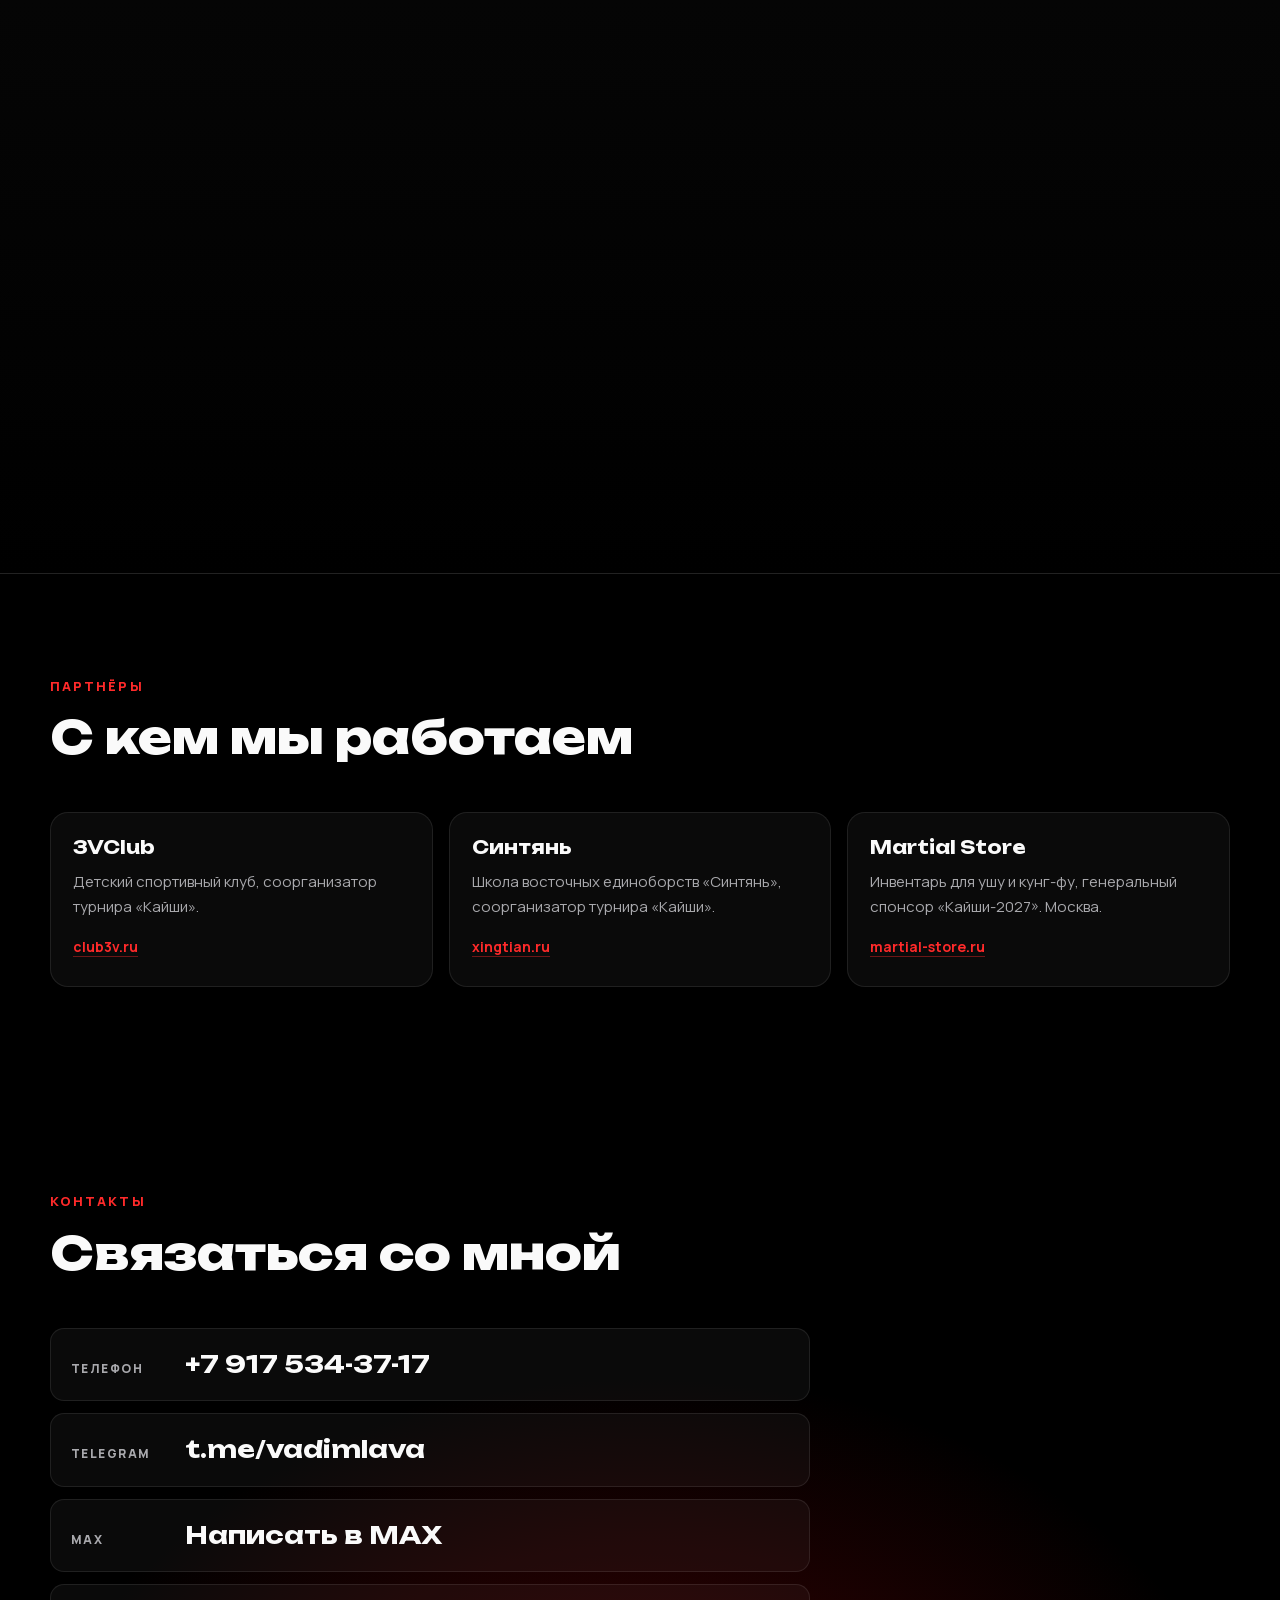
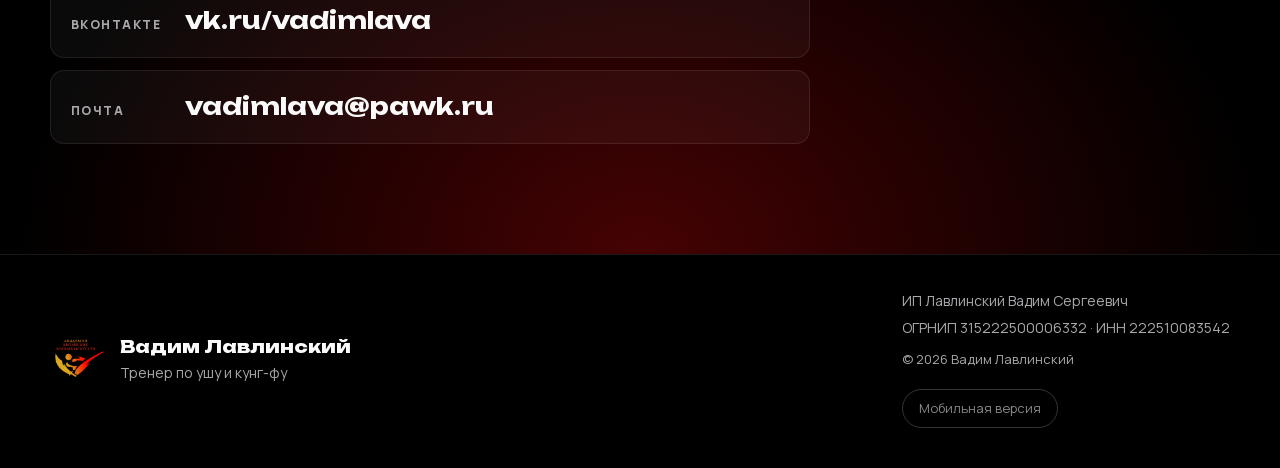
==== commit 937e39c2: "/1: достижения, контакты, ссылки; порядок контактов на /vazuza Убраны пункт про подготовленных побед" ====
--- a/1/index.html
+++ b/1/index.html
@@ -46,7 +46,7 @@
   "email": "mailto:vadimlava@pawk.ru",
   "address": { "@type": "PostalAddress", "addressLocality": "Москва", "addressCountry": "RU" },
   "worksFor": { "@type": "Organization", "name": "Академия Китайских Боевых Искусств (АКБИ)" },
-  "sameAs": ["https://vk.ru/vadimlava", "https://t.me/vadimlava_pro", "https://kaishi.ru", "https://wuway.ru", "https://max.ru/u/f9LHodD0cOJ7ANbC1PafoKnBYa4mlDvz8qBjpm6jYhuU04yztvBiYkyOMN0"]
+  "sameAs": ["https://vk.ru/vadimlava", "https://t.me/vadimlava", "https://kaishi.ru", "https://wuway.ru", "https://max.ru/u/f9LHodD0cOJ7ANbC1PafoKnBYa4mlDvz8qBjpm6jYhuU04yztvBiYkyOMN0"]
 }
 </script>
 </head>
@@ -122,8 +122,8 @@
             <li>Победитель фестиваля «Легенды туйшоу»</li>
             <li>Организатор московских и всероссийских соревнований и фестивалей</li>
             <li>Организатор тренировочных сборов в России и Китае</li>
-            <li>Подготовил победителей всероссийских и международных соревнований по комплексам и туйшоу</li>
-            <li>Более 10&nbsp;000 часов занятий спортом, более 20&nbsp;000 часов тренерской работы</li>
+            <li>Более 10&nbsp;000 часов занятий спортом</li>
+            <li>Более 20&nbsp;000 часов тренерской работы</li>
           </ul>
           <p class="event__tag">Достижения учеников:</p>
           <ul>
@@ -136,7 +136,6 @@
       </div>
       <figure class="about__photo">
         <img src="/images/photo-legends-tuishou.jpg" width="1400" height="933" alt="Выступление на фестивале «Легенды туйшоу»" loading="lazy">
-        <figcaption>Фестиваль «Легенды туйшоу»</figcaption>
         <!-- ЗАГЛУШКА: фото со старого сайта; подтвердить подпись и участников. -->
       </figure>
     </div>
@@ -186,7 +185,7 @@
             <span class="hall__days">Суббота, воскресенье · персональные занятия</span>
           </li>
         </ul>
-        <p class="note">Точные адреса, группы и время занятий уточняйте. Пробное групповое занятие бесплатно.</p>
+        <p class="note">Точные адреса, группы и время занятий уточняйте.<br>Пробное групповое занятие бесплатно.</p>
         <!-- ЗАГЛУШКА: дни и метро взяты со старого сайта wushu-life.tb.ru, точные адреса залов не указывались. Подтвердить актуальность. -->
         <a class="btn btn--primary" href="#contacts">Записаться на пробное занятие</a>
         <!-- ЗАГЛУШКА: наличие и условия пробного занятия не подтверждены. Если пробного нет, заменить текст кнопки на «Узнать о записи». -->
@@ -250,7 +249,7 @@
         <h3>Сборы на Вазузе</h3>
         <p class="event__date">25 июля — 14 августа 2027</p>
         <p>Учебно-тренировочные сборы на Вазузском водохранилище около г. Зубцова, примерно в 250 км от Москвы. Две-три тренировки в день: комплексы, растяжка, физическая подготовка, туйшоу, тайцзи. Четырёхразовое питание, купание и активный отдых.</p>
-        <a class="link" href="https://vadimlava.ru/vazuza/">Подробности и частые вопросы</a>
+        <a class="link" href="https://vadimlava.ru/vazuza/" target="_blank" rel="noopener">Подробности и частые вопросы</a>
       </article>
 
       <article class="event reveal">
@@ -268,6 +267,7 @@
           <p class="event__tag">Организация</p>
           <h3>ПАУК</h3>
           <p>Профессиональный Альянс Ушу и Кунгфу. Готовим большой проект для всех, кто ценит китайские боевые искусства, готов к сотрудничеству и развитию в этой сфере.</p>
+          <a class="link" href="https://pawk.ru" target="_blank" rel="noopener">pawk.ru</a>
           <!-- ПРОВЕРИТЬ: описание ПАУК составлено осторожно, без данных с pawk.ru (черновик будущего сайта). Дать Вадиму утвердить формулировку. -->
         </div>
       </article>
@@ -319,20 +319,20 @@
           <a href="tel:+79175343717">+7 917 534-37-17</a>
         </li>
         <li>
+          <span class="contact-list__label">Telegram</span>
+          <a href="https://t.me/vadimlava" target="_blank" rel="noopener">t.me/vadimlava</a>
+        </li>
+        <li>
+          <span class="contact-list__label">MAX</span>
+          <a href="https://max.ru/u/f9LHodD0cOJ7ANbC1PafoKnBYa4mlDvz8qBjpm6jYhuU04yztvBiYkyOMN0" target="_blank" rel="noopener">Написать в МАХ</a>
+        </li>
+        <li>
+          <span class="contact-list__label">ВКонтакте</span>
+          <a href="https://vk.ru/vadimlava" target="_blank" rel="noopener">vk.ru/vadimlava</a>
+        </li>
+        <li>
           <span class="contact-list__label">Почта</span>
           <a href="mailto:vadimlava@pawk.ru">vadimlava@pawk.ru</a>
-        </li>
-        <li>
-          <span class="contact-list__label">ВКонтакте</span>
-          <a href="https://vk.ru/vadimlava" target="_blank" rel="noopener">vk.ru/vadimlava</a>
-        </li>
-        <li>
-          <span class="contact-list__label">Telegram</span>
-          <a href="https://t.me/vadimlava_pro" target="_blank" rel="noopener">t.me/vadimlava_pro</a>
-        </li>
-        <li>
-          <span class="contact-list__label">MAX</span>
-          <a href="https://max.ru/u/f9LHodD0cOJ7ANbC1PafoKnBYa4mlDvz8qBjpm6jYhuU04yztvBiYkyOMN0" target="_blank" rel="noopener">Написать в МАХ</a>
         </li>
       </ul>
     </div>
--- a/css/page-1.css
+++ b/css/page-1.css
@@ -274,3 +274,22 @@
   list-style: none;
 }
 
+
+
+/* Кнопка «Записаться на пробное занятие» — по центру блока залов. */
+.page-1 .halls {
+  display: flex;
+  flex-direction: column;
+}
+.page-1 .halls > .btn {
+  align-self: center;
+  width: auto;
+}
+
+/* ПК: слабее красный градиент у карточки «Кайши», чтобы кнопка лучше читалась. Мобильную не меняем. */
+@media (min-width: 901px) {
+  .page-1 .event--main {
+    background: linear-gradient(120deg, rgba(138, 4, 6, .22), rgba(255, 255, 255, .03) 55%);
+    border-color: rgba(240, 7, 11, .28);
+  }
+}
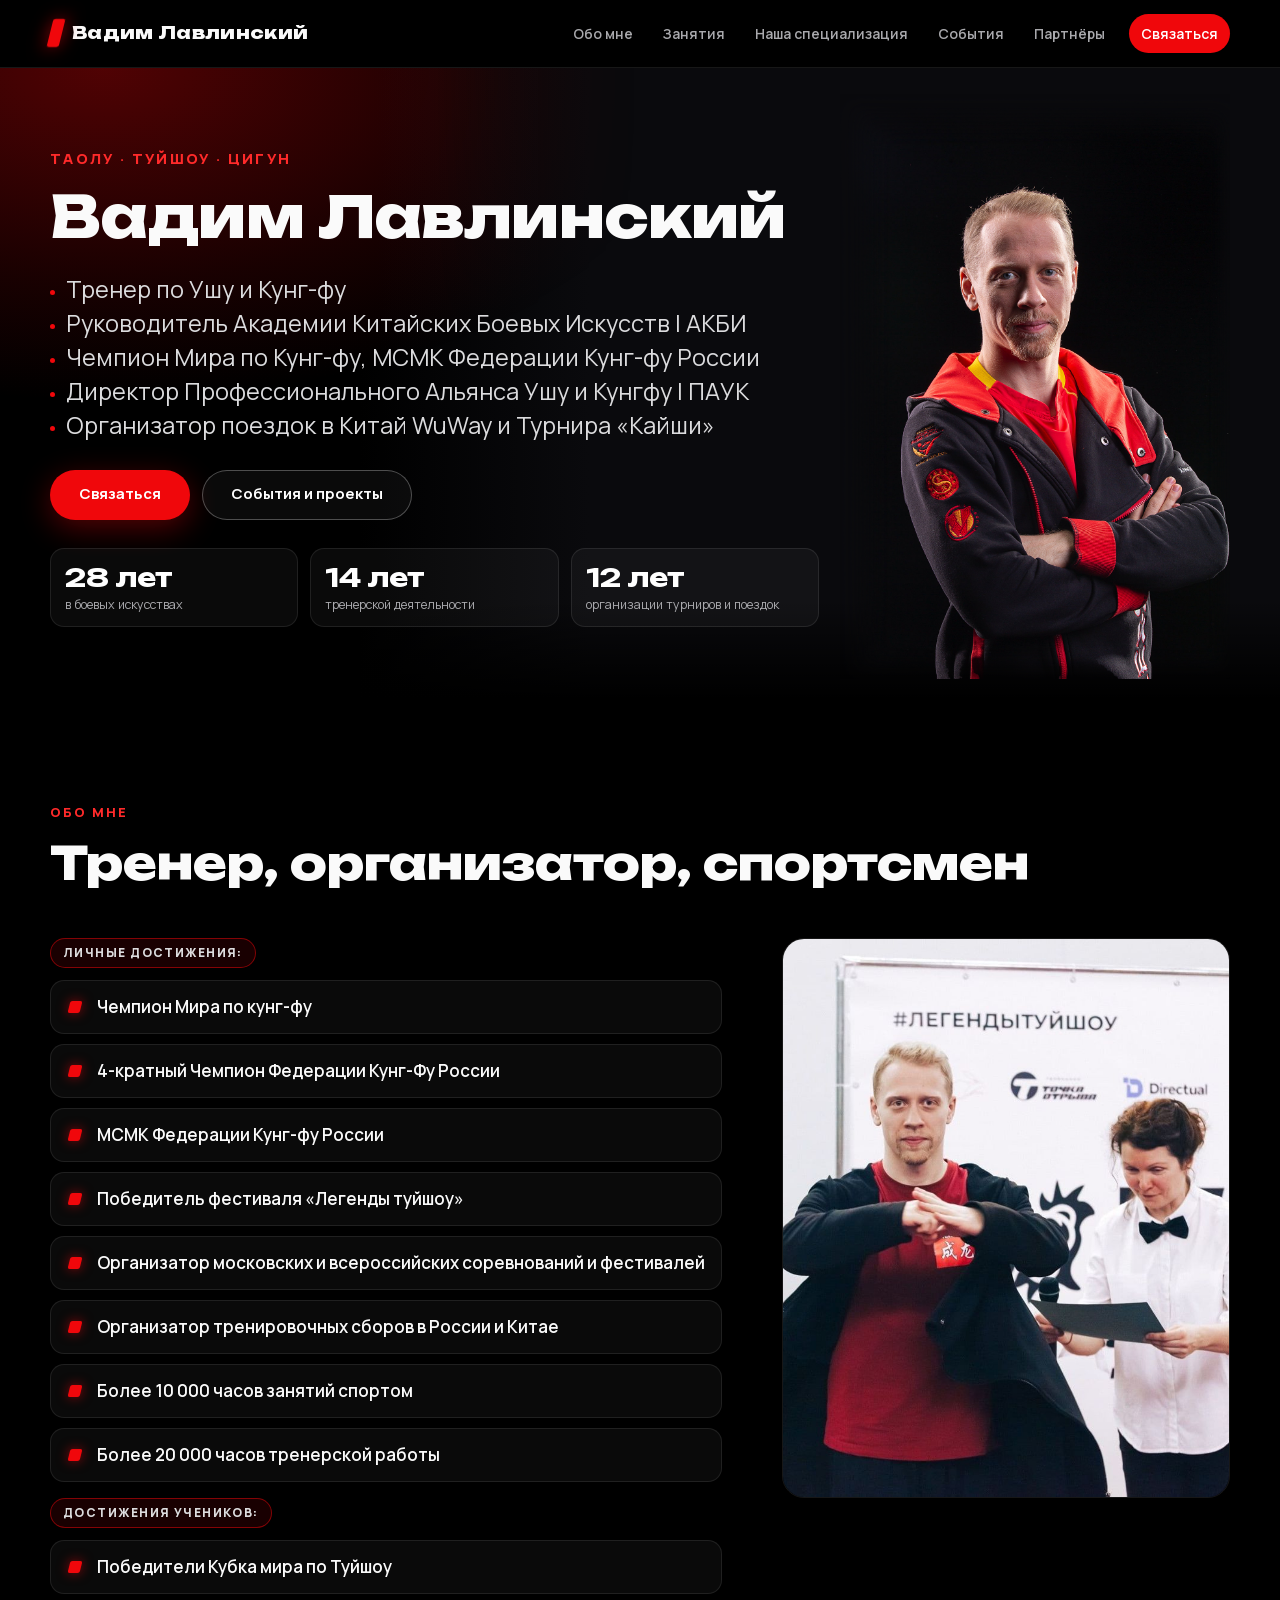
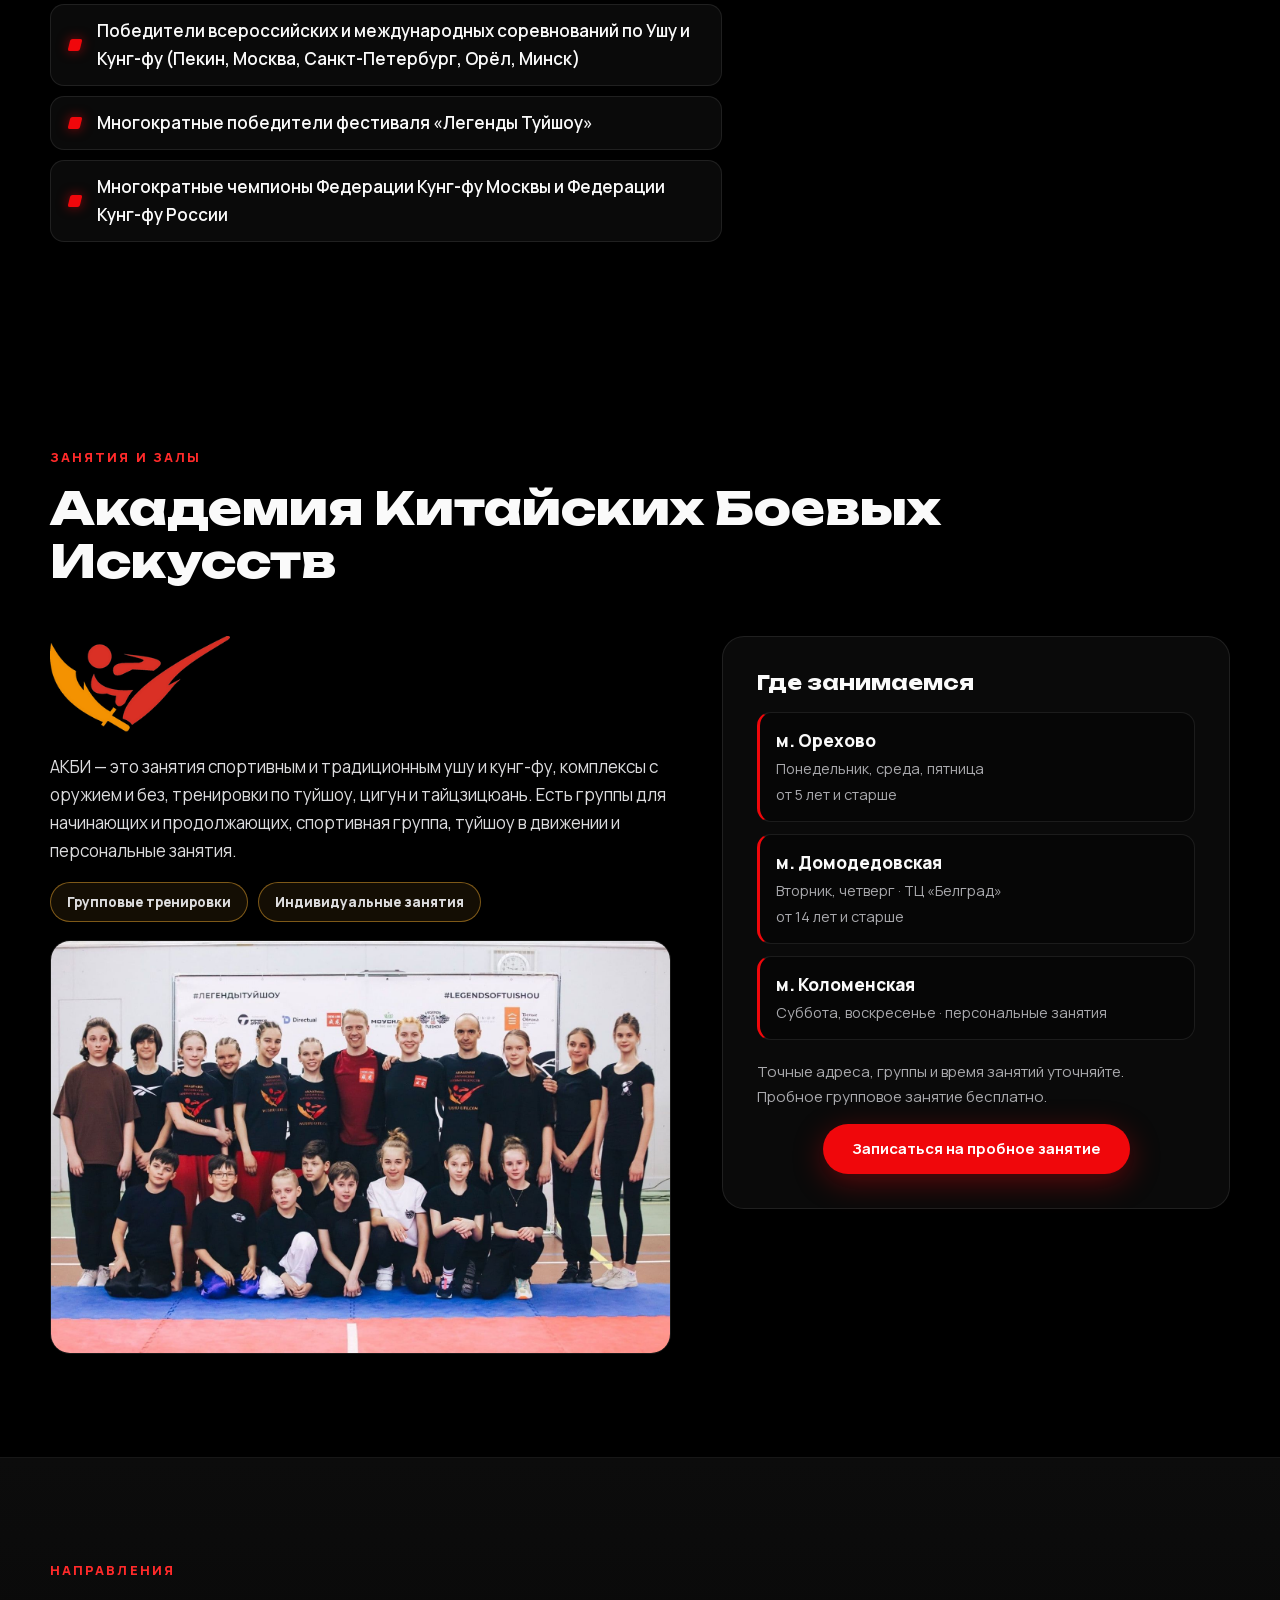
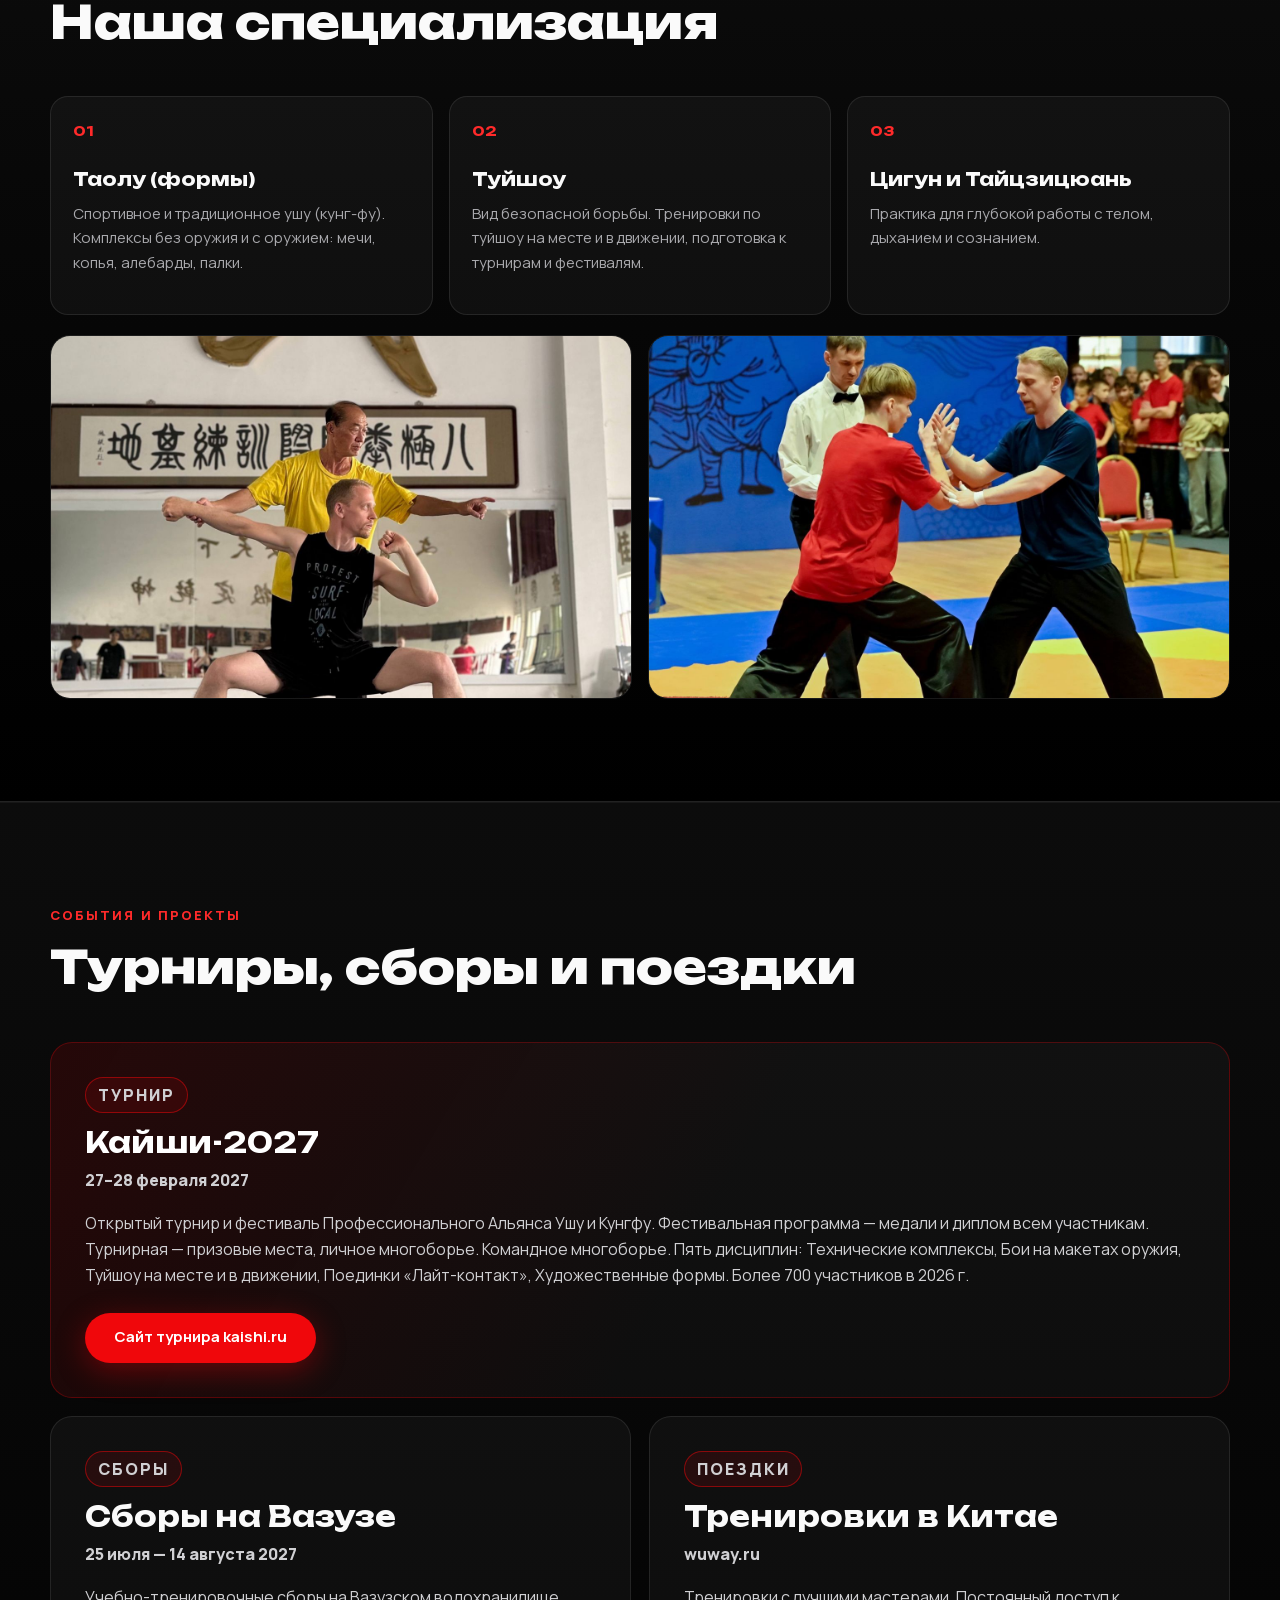
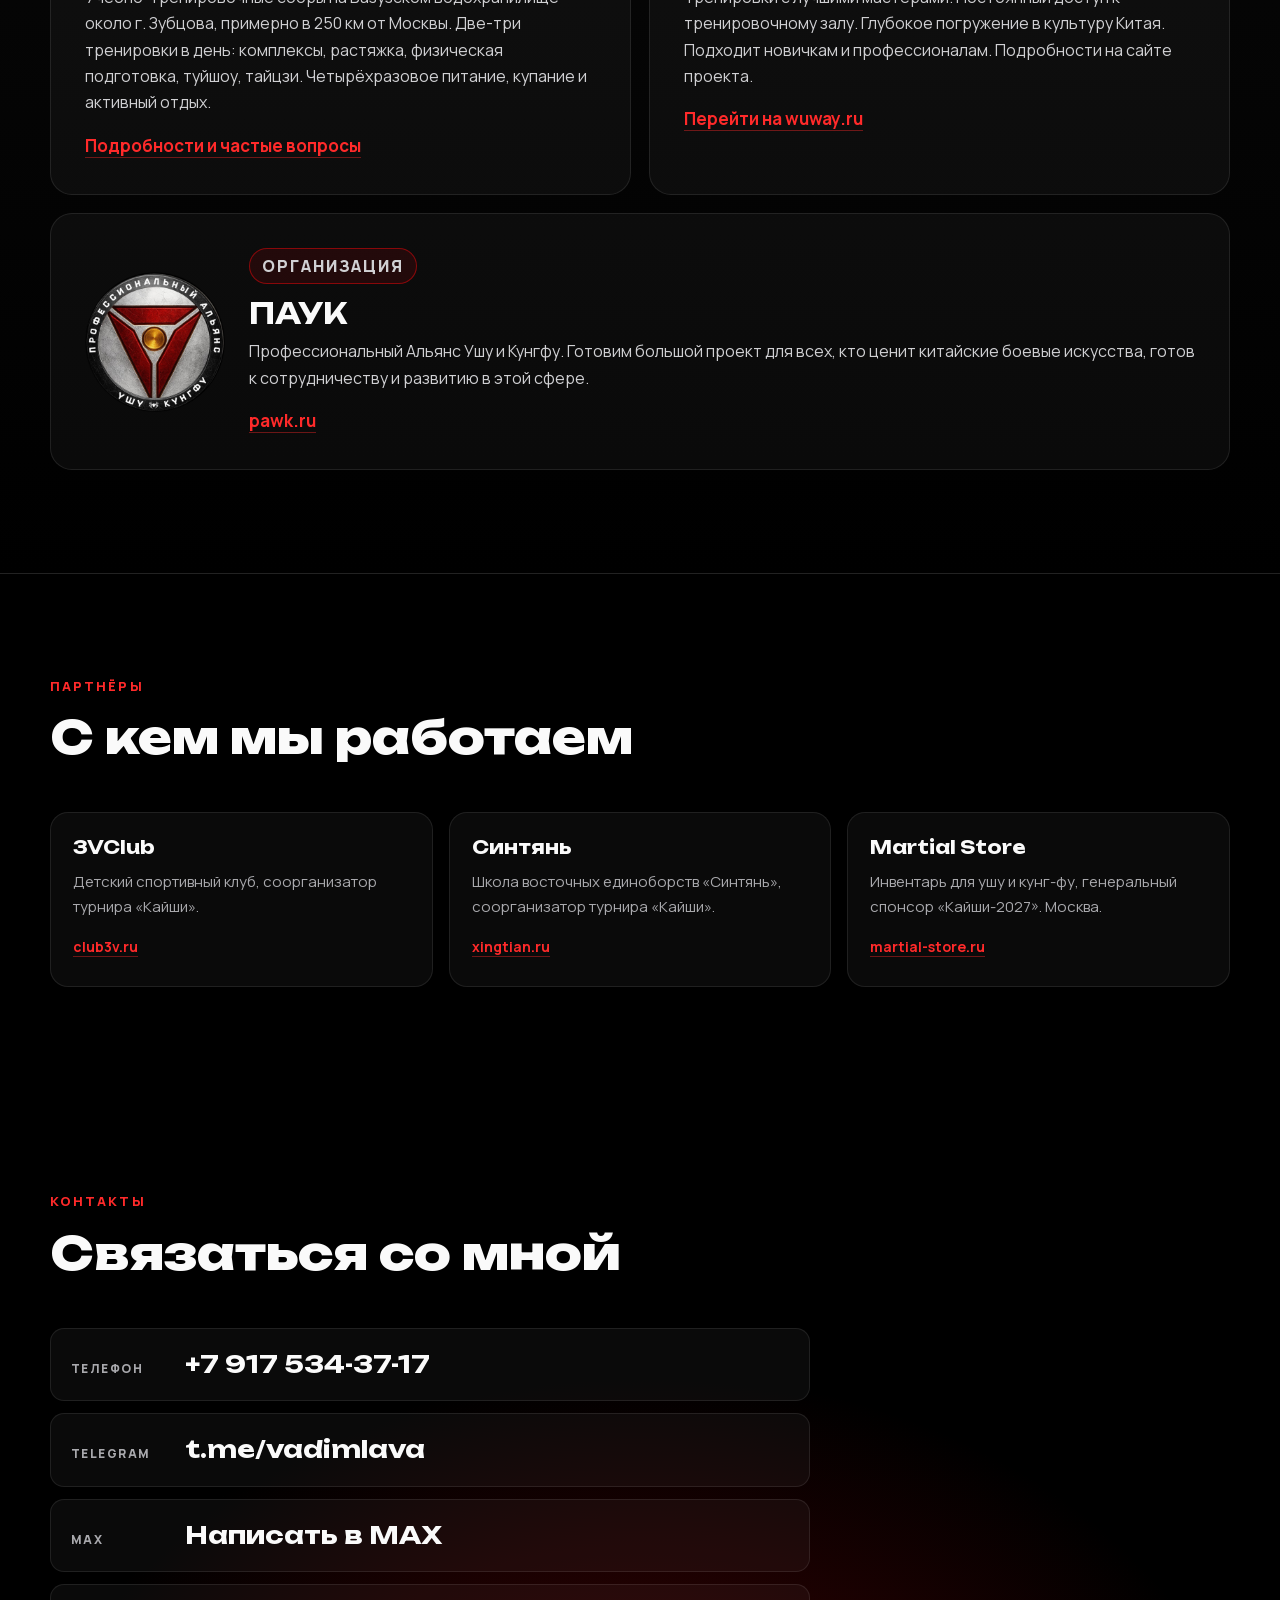
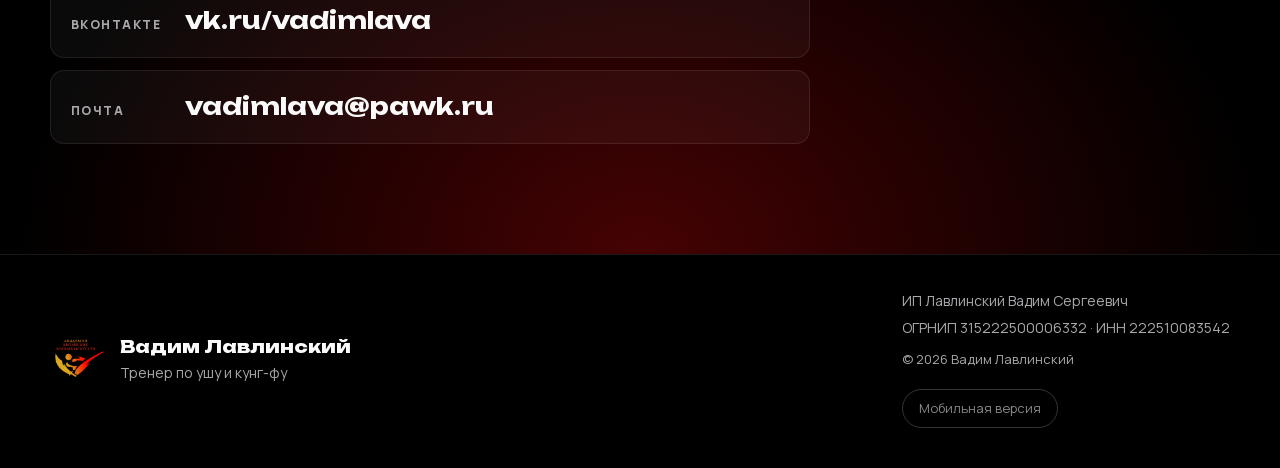
==== commit eb92ec1b: "Корень как /1, индексация только / и /vazuza Главная в корне — полная копия текущей /1, canonical и " ====
--- a/1/index.html
+++ b/1/index.html
@@ -6,6 +6,7 @@
 <script>try{if(localStorage.getItem('vl-view')==='pc'){document.querySelector('meta[name=viewport]').setAttribute('content','width=1280');}}catch(e){}</script>
 <title>Вадим Лавлинский — тренер по Ушу и Кунг-фу</title>
 <meta name="description" content="Чемпион Мира по Кунг-фу. Директор ПАУК, руководитель АКБИ, организатор поездок WuWay и Турнира «Кайши».">
+<meta name="robots" content="noindex,nofollow">
 <meta name="theme-color" content="#000000">
 <link rel="canonical" href="https://vadimlava.ru/1/">
 
